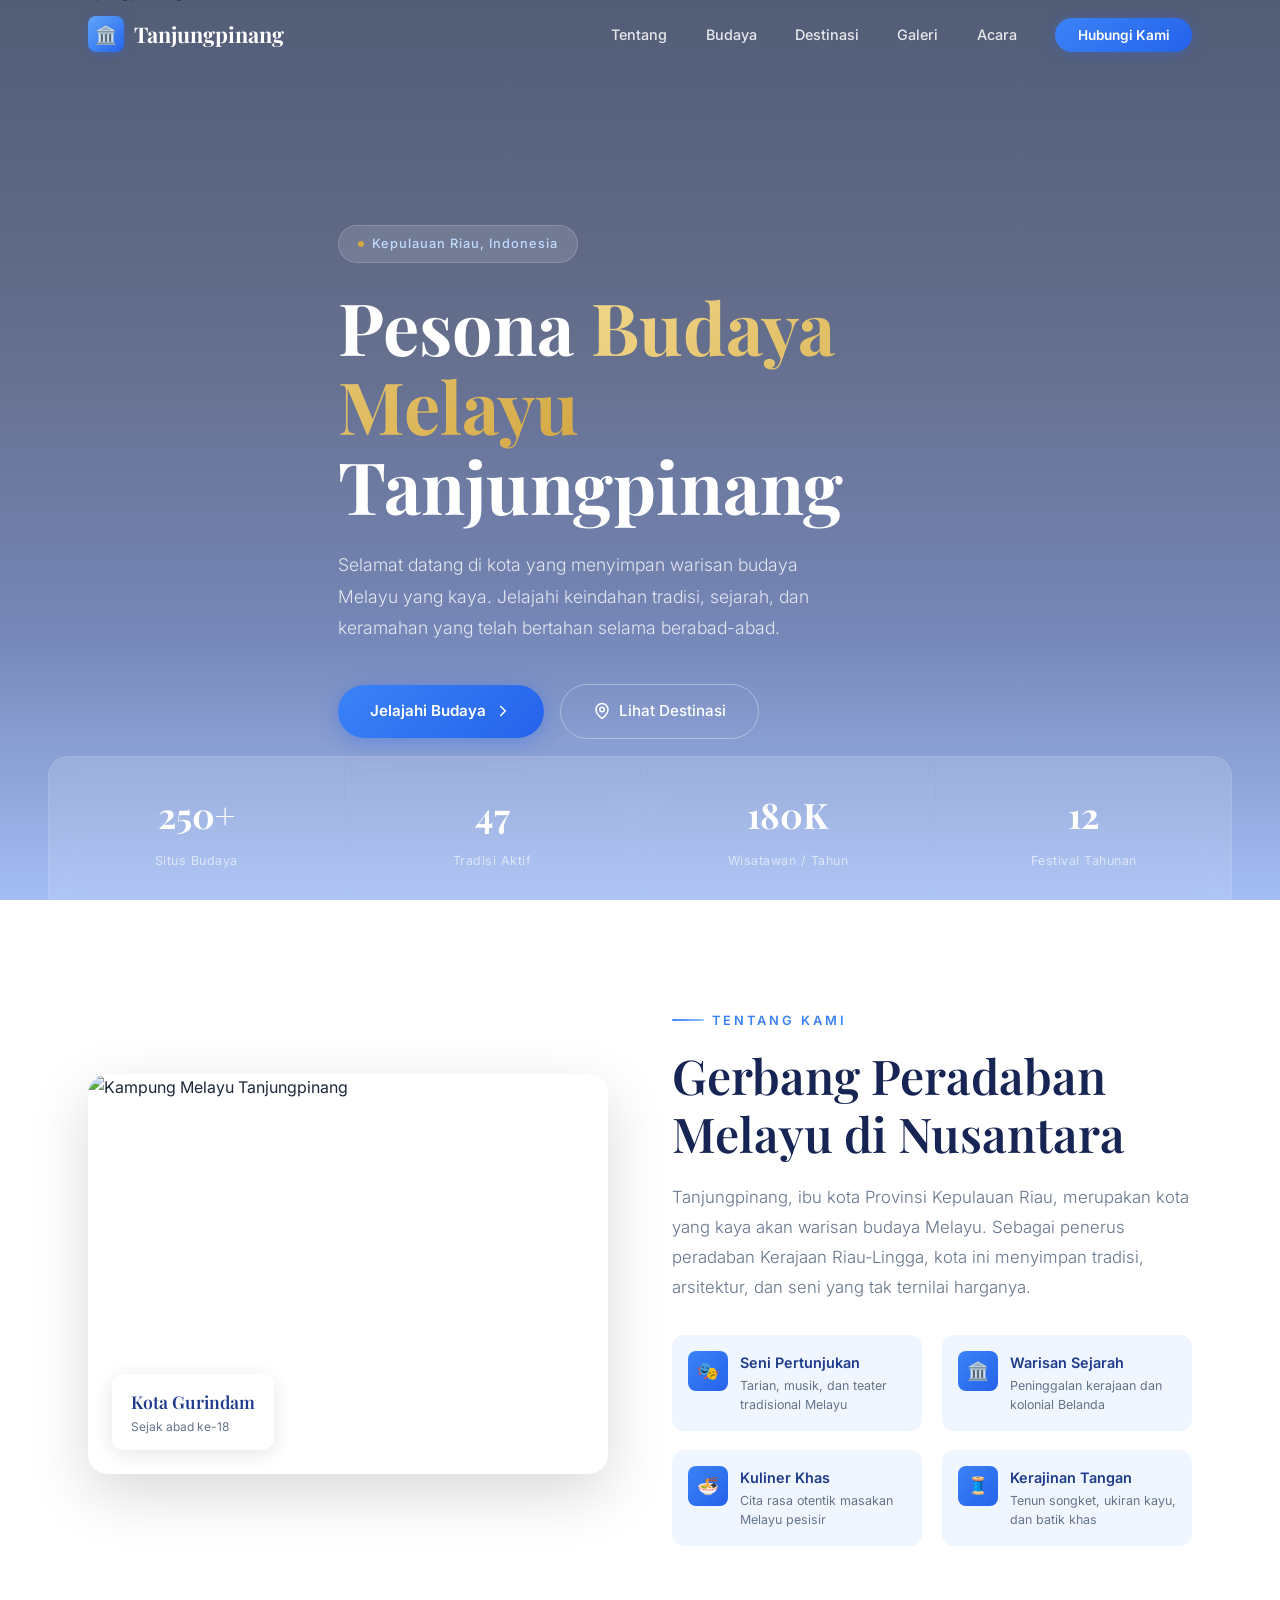
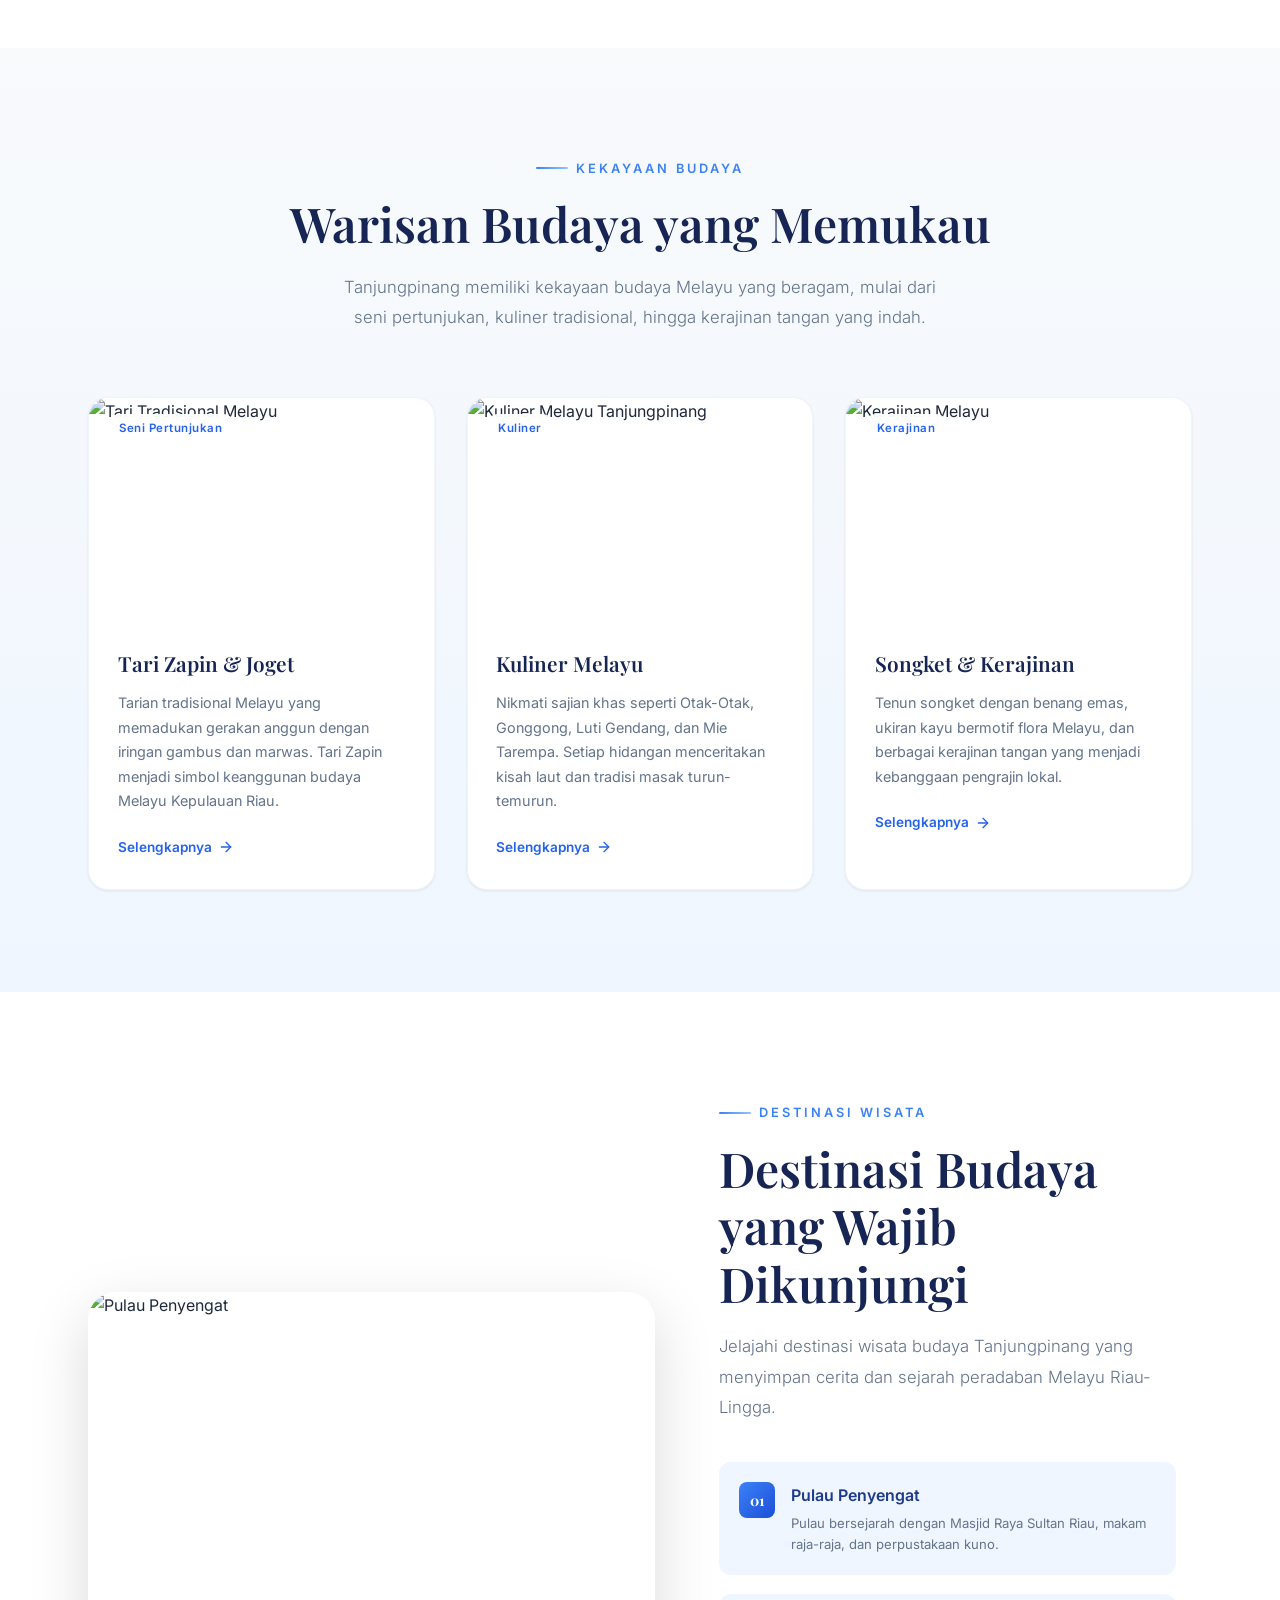
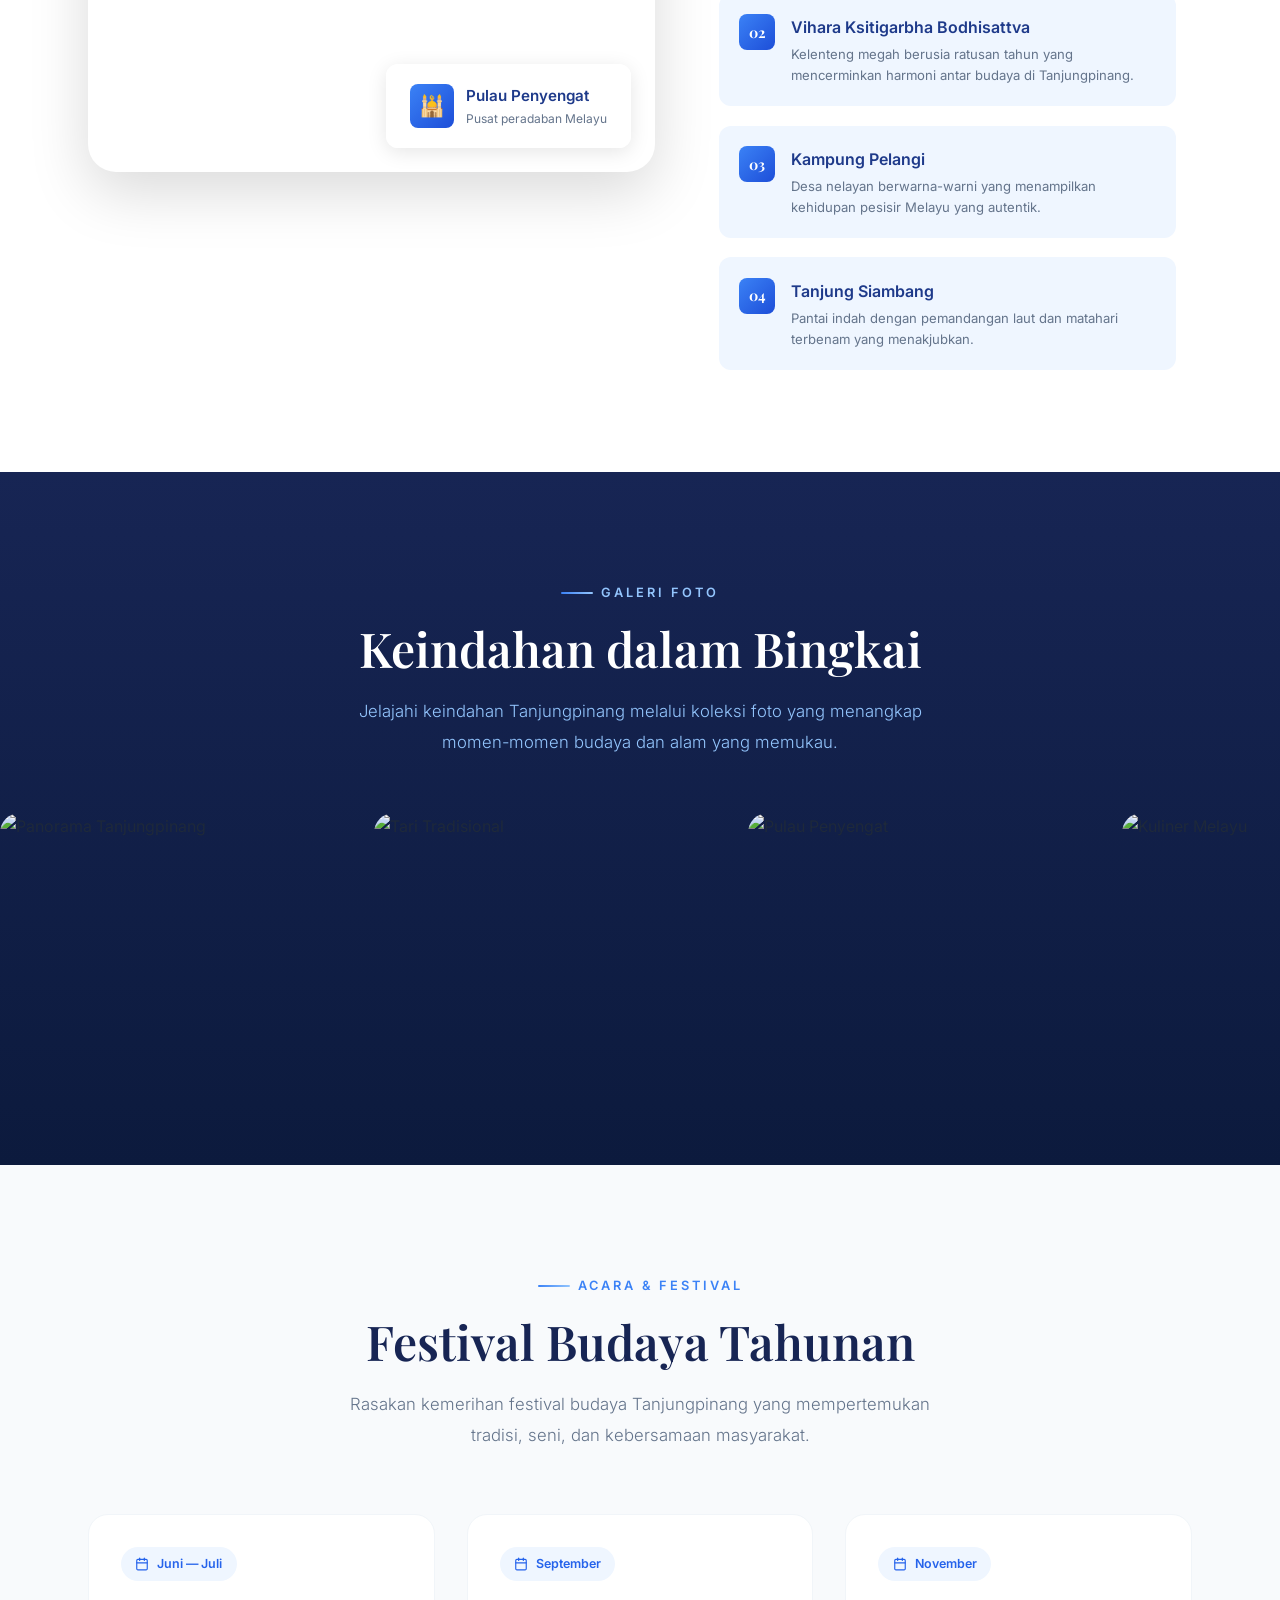
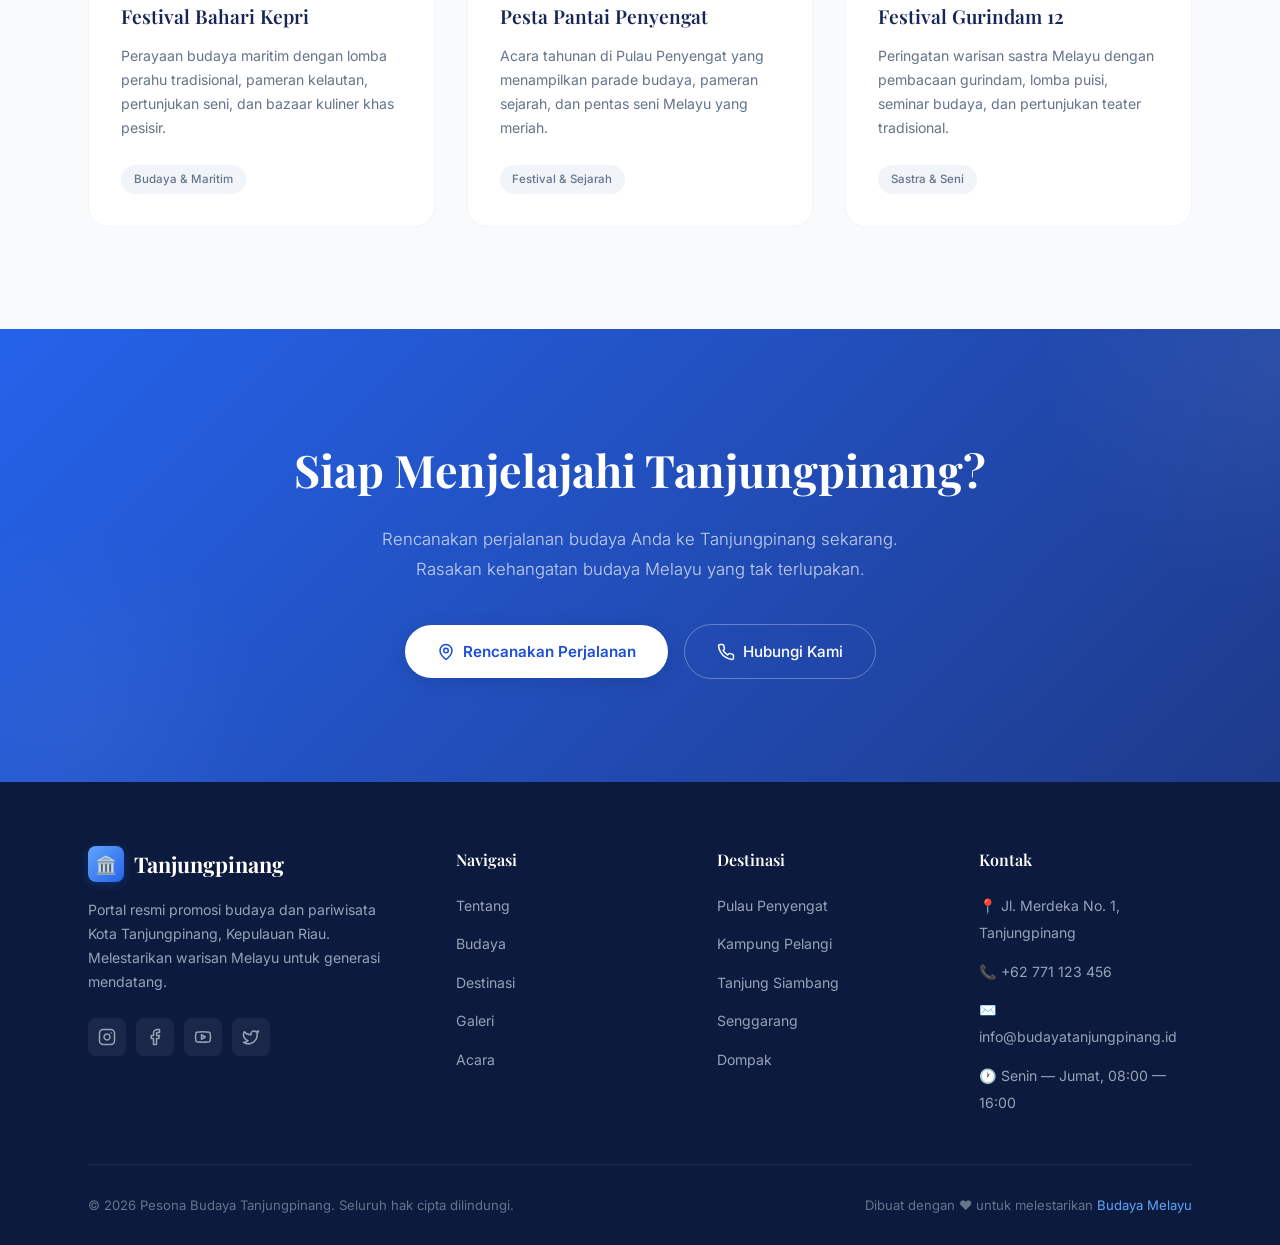
==== index.html @ 332d584b "Upload proyek pertama Perancangan Web" ====
<!DOCTYPE html>
<html lang="id">
<head>
  <meta charset="UTF-8">
  <meta name="viewport" content="width=device-width, initial-scale=1.0">
  <meta name="description" content="Jelajahi keindahan dan kekayaan budaya Melayu Tanjungpinang, Kepulauan Riau. Temukan destinasi wisata, kuliner khas, seni tradisional, dan warisan sejarah yang memukau.">
  <meta name="keywords" content="Tanjungpinang, budaya Melayu, wisata Kepulauan Riau, Pulau Penyengat, seni tradisional, kuliner Melayu">
  <title>Pesona Budaya Tanjungpinang — Warisan Melayu Kepulauan Riau</title>
  <link rel="stylesheet" href="style.css">
  <!-- Lucide Icons CDN -->
  <script src="https://unpkg.com/lucide@latest/dist/umd/lucide.min.js" defer></script>
</head>
<body>
  <!-- ========== NAVIGATION ========== -->
  <nav class="navbar" id="navbar">
    <div class="container">
      <a href="#" class="nav-logo">
        <div class="nav-logo-icon">🏛️</div>
        <span>Tanjungpinang</span>
      </a>
      <ul class="nav-links" id="nav-links">
        <li><a href="#tentang">Tentang</a></li>
        <li><a href="#budaya">Budaya</a></li>
        <li><a href="#destinasi">Destinasi</a></li>
        <li><a href="#galeri">Galeri</a></li>
        <li><a href="#acara">Acara</a></li>
        <li><a href="#kontak" class="nav-cta">Hubungi Kami</a></li>
      </ul>
      <button class="nav-toggle" id="nav-toggle" aria-label="Toggle menu">
        <span></span>
        <span></span>
        <span></span>
      </button>
    </div>
  </nav>
  <!-- ========== HERO ========== -->
  <section class="hero" id="hero">
    <div class="hero-bg">
      <img src="images/hero.png" alt="Panorama Tanjungpinang" loading="eager">
    </div>
    <div class="hero-overlay"></div>
    <div class="container hero-content">
      <div class="hero-badge">
        <span class="dot"></span>
        Kepulauan Riau, Indonesia
      </div>
      <h1>Pesona <span>Budaya Melayu</span> Tanjungpinang</h1>
      <p class="hero-desc">
        Selamat datang di kota yang menyimpan warisan budaya Melayu yang kaya. 
        Jelajahi keindahan tradisi, sejarah, dan keramahan yang telah bertahan selama berabad-abad.
      </p>
      <div class="hero-actions">
        <a href="#budaya" class="btn-primary">
          Jelajahi Budaya
          <svg xmlns="http://www.w3.org/2000/svg" width="18" height="18" viewBox="0 0 24 24" fill="none" stroke="currentColor" stroke-width="2" stroke-linecap="round" stroke-linejoin="round"><path d="m9 18 6-6-6-6"/></svg>
        </a>
        <a href="#destinasi" class="btn-outline">
          <svg xmlns="http://www.w3.org/2000/svg" width="18" height="18" viewBox="0 0 24 24" fill="none" stroke="currentColor" stroke-width="2" stroke-linecap="round" stroke-linejoin="round"><path d="M20 10c0 6-8 12-8 12s-8-6-8-12a8 8 0 0 1 16 0Z"/><circle cx="12" cy="10" r="3"/></svg>
          Lihat Destinasi
        </a>
      </div>
    </div>
    <div class="hero-scroll">
      <span>Scroll</span>
      <div class="scroll-line"></div>
    </div>
    <div class="hero-stats">
      <div class="hero-stats-inner">
        <div class="stat-item">
          <div class="stat-number" data-count="250" data-suffix="+">0</div>
          <div class="stat-label">Situs Budaya</div>
        </div>
        <div class="stat-item">
          <div class="stat-number" data-count="47" data-suffix="">0</div>
          <div class="stat-label">Tradisi Aktif</div>
        </div>
        <div class="stat-item">
          <div class="stat-number" data-count="180" data-suffix="K">0</div>
          <div class="stat-label">Wisatawan / Tahun</div>
        </div>
        <div class="stat-item">
          <div class="stat-number" data-count="12" data-suffix="">0</div>
          <div class="stat-label">Festival Tahunan</div>
        </div>
      </div>
    </div>
  </section>
  <!-- ========== ABOUT ========== -->
  <section class="about" id="tentang">
    <div class="container">
      <div class="about-grid">
        <div class="about-image reveal-left">
          <img src="images/kampung.png" alt="Kampung Melayu Tanjungpinang">
          <div class="about-image-badge">
            <div class="badge-title">Kota Gurindam</div>
            <div class="badge-sub">Sejak abad ke-18</div>
          </div>
        </div>
        <div class="about-text reveal-right">
          <span class="section-label">Tentang Kami</span>
          <h2 class="section-title">Gerbang Peradaban Melayu di Nusantara</h2>
          <p class="section-subtitle">
            Tanjungpinang, ibu kota Provinsi Kepulauan Riau, merupakan kota yang kaya akan warisan budaya Melayu. 
            Sebagai penerus peradaban Kerajaan Riau-Lingga, kota ini menyimpan tradisi, arsitektur, dan seni yang 
            tak ternilai harganya.
          </p>
          <div class="about-features stagger-children">
            <div class="about-feature">
              <div class="about-feature-icon">🎭</div>
              <div>
                <h4>Seni Pertunjukan</h4>
                <p>Tarian, musik, dan teater tradisional Melayu</p>
              </div>
            </div>
            <div class="about-feature">
              <div class="about-feature-icon">🏛️</div>
              <div>
                <h4>Warisan Sejarah</h4>
                <p>Peninggalan kerajaan dan kolonial Belanda</p>
              </div>
            </div>
            <div class="about-feature">
              <div class="about-feature-icon">🍜</div>
              <div>
                <h4>Kuliner Khas</h4>
                <p>Cita rasa otentik masakan Melayu pesisir</p>
              </div>
            </div>
            <div class="about-feature">
              <div class="about-feature-icon">🧵</div>
              <div>
                <h4>Kerajinan Tangan</h4>
                <p>Tenun songket, ukiran kayu, dan batik khas</p>
              </div>
            </div>
          </div>
        </div>
      </div>
    </div>
  </section>
  <!-- ========== CULTURE ========== -->
  <section class="culture" id="budaya">
    <div class="container">
      <div class="culture-header reveal">
        <span class="section-label">Kekayaan Budaya</span>
        <h2 class="section-title">Warisan Budaya yang Memukau</h2>
        <p class="section-subtitle">
          Tanjungpinang memiliki kekayaan budaya Melayu yang beragam, mulai dari seni pertunjukan, 
          kuliner tradisional, hingga kerajinan tangan yang indah.
        </p>
      </div>
      <div class="culture-grid stagger-children">
        <!-- Card 1 -->
        <div class="culture-card">
          <div class="culture-card-image">
            <img src="images/tari.png" alt="Tari Tradisional Melayu">
            <span class="culture-card-tag">Seni Pertunjukan</span>
          </div>
          <div class="culture-card-body">
            <h3>Tari Zapin & Joget</h3>
            <p>
              Tarian tradisional Melayu yang memadukan gerakan anggun dengan iringan gambus dan marwas. 
              Tari Zapin menjadi simbol keanggunan budaya Melayu Kepulauan Riau.
            </p>
            <a href="#" class="card-link">
              Selengkapnya
              <svg xmlns="http://www.w3.org/2000/svg" width="16" height="16" viewBox="0 0 24 24" fill="none" stroke="currentColor" stroke-width="2" stroke-linecap="round" stroke-linejoin="round"><path d="M5 12h14"/><path d="m12 5 7 7-7 7"/></svg>
            </a>
          </div>
        </div>
        <!-- Card 2 -->
        <div class="culture-card">
          <div class="culture-card-image">
            <img src="images/kuliner.png" alt="Kuliner Melayu Tanjungpinang">
            <span class="culture-card-tag">Kuliner</span>
          </div>
          <div class="culture-card-body">
            <h3>Kuliner Melayu</h3>
            <p>
              Nikmati sajian khas seperti Otak-Otak, Gonggong, Luti Gendang, dan Mie Tarempa. 
              Setiap hidangan menceritakan kisah laut dan tradisi masak turun-temurun.
            </p>
            <a href="#" class="card-link">
              Selengkapnya
              <svg xmlns="http://www.w3.org/2000/svg" width="16" height="16" viewBox="0 0 24 24" fill="none" stroke="currentColor" stroke-width="2" stroke-linecap="round" stroke-linejoin="round"><path d="M5 12h14"/><path d="m12 5 7 7-7 7"/></svg>
            </a>
          </div>
        </div>
        <!-- Card 3 -->
        <div class="culture-card">
          <div class="culture-card-image">
            <img src="images/kerajinan.png" alt="Kerajinan Melayu">
            <span class="culture-card-tag">Kerajinan</span>
          </div>
          <div class="culture-card-body">
            <h3>Songket & Kerajinan</h3>
            <p>
              Tenun songket dengan benang emas, ukiran kayu bermotif flora Melayu, dan berbagai 
              kerajinan tangan yang menjadi kebanggaan pengrajin lokal.
            </p>
            <a href="#" class="card-link">
              Selengkapnya
              <svg xmlns="http://www.w3.org/2000/svg" width="16" height="16" viewBox="0 0 24 24" fill="none" stroke="currentColor" stroke-width="2" stroke-linecap="round" stroke-linejoin="round"><path d="M5 12h14"/><path d="m12 5 7 7-7 7"/></svg>
            </a>
          </div>
        </div>
      </div>
    </div>
  </section>
  <!-- ========== DESTINATIONS ========== -->
  <section class="destinations" id="destinasi">
    <div class="container">
      <div class="dest-layout">
        <div class="dest-image reveal-left">
          <img src="images/penyengat.png" alt="Pulau Penyengat">
          <div class="dest-overlay-card">
            <div class="dest-overlay-icon">🕌</div>
            <div class="dest-overlay-text">
              <h4>Pulau Penyengat</h4>
              <p>Pusat peradaban Melayu</p>
            </div>
          </div>
        </div>
        <div class="dest-text reveal-right">
          <span class="section-label">Destinasi Wisata</span>
          <h2 class="section-title">Destinasi Budaya yang Wajib Dikunjungi</h2>
          <p class="section-subtitle">
            Jelajahi destinasi wisata budaya Tanjungpinang yang menyimpan cerita 
            dan sejarah peradaban Melayu Riau-Lingga.
          </p>
          <div class="dest-list">
            <div class="dest-item">
              <div class="dest-item-num">01</div>
              <div>
                <h4>Pulau Penyengat</h4>
                <p>Pulau bersejarah dengan Masjid Raya Sultan Riau, makam raja-raja, dan perpustakaan kuno.</p>
              </div>
            </div>
            <div class="dest-item">
              <div class="dest-item-num">02</div>
              <div>
                <h4>Vihara Ksitigarbha Bodhisattva</h4>
                <p>Kelenteng megah berusia ratusan tahun yang mencerminkan harmoni antar budaya di Tanjungpinang.</p>
              </div>
            </div>
            <div class="dest-item">
              <div class="dest-item-num">03</div>
              <div>
                <h4>Kampung Pelangi</h4>
                <p>Desa nelayan berwarna-warni yang menampilkan kehidupan pesisir Melayu yang autentik.</p>
              </div>
            </div>
            <div class="dest-item">
              <div class="dest-item-num">04</div>
              <div>
                <h4>Tanjung Siambang</h4>
                <p>Pantai indah dengan pemandangan laut dan matahari terbenam yang menakjubkan.</p>
              </div>
            </div>
          </div>
        </div>
      </div>
    </div>
  </section>
  <!-- ========== GALLERY ========== -->
  <section class="gallery" id="galeri">
    <div class="container">
      <div class="gallery-header reveal">
        <span class="section-label">Galeri Foto</span>
        <h2 class="section-title">Keindahan dalam Bingkai</h2>
        <p class="section-subtitle">
          Jelajahi keindahan Tanjungpinang melalui koleksi foto yang menangkap 
          momen-momen budaya dan alam yang memukau.
        </p>
      </div>
    </div>
    <div class="gallery-marquee">
      <div class="gallery-item">
        <img src="images/hero.png" alt="Panorama Tanjungpinang">
        <div class="gallery-item-overlay"><span>Panorama Kota</span></div>
      </div>
      <div class="gallery-item">
        <img src="images/tari.png" alt="Tari Tradisional">
        <div class="gallery-item-overlay"><span>Tari Tradisional</span></div>
      </div>
      <div class="gallery-item">
        <img src="images/penyengat.png" alt="Pulau Penyengat">
        <div class="gallery-item-overlay"><span>Pulau Penyengat</span></div>
      </div>
      <div class="gallery-item">
        <img src="images/kuliner.png" alt="Kuliner Melayu">
        <div class="gallery-item-overlay"><span>Kuliner Melayu</span></div>
      </div>
      <div class="gallery-item">
        <img src="images/kerajinan.png" alt="Kerajinan Tangan">
        <div class="gallery-item-overlay"><span>Kerajinan Tangan</span></div>
      </div>
      <div class="gallery-item">
        <img src="images/kampung.png" alt="Kampung Melayu">
        <div class="gallery-item-overlay"><span>Kampung Melayu</span></div>
      </div>
    </div>
  </section>
  <!-- ========== EVENTS ========== -->
  <section class="events" id="acara">
    <div class="container">
      <div class="events-header reveal">
        <span class="section-label">Acara & Festival</span>
        <h2 class="section-title">Festival Budaya Tahunan</h2>
        <p class="section-subtitle">
          Rasakan kemerihan festival budaya Tanjungpinang yang mempertemukan 
          tradisi, seni, dan kebersamaan masyarakat.
        </p>
      </div>
      <div class="events-grid stagger-children">
        <div class="event-card">
          <div class="event-date">
            <svg xmlns="http://www.w3.org/2000/svg" width="14" height="14" viewBox="0 0 24 24" fill="none" stroke="currentColor" stroke-width="2" stroke-linecap="round" stroke-linejoin="round"><rect width="18" height="18" x="3" y="4" rx="2" ry="2"/><line x1="16" x2="16" y1="2" y2="6"/><line x1="8" x2="8" y1="2" y2="6"/><line x1="3" x2="21" y1="10" y2="10"/></svg>
            Juni — Juli
          </div>
          <h3>Festival Bahari Kepri</h3>
          <p>
            Perayaan budaya maritim dengan lomba perahu tradisional, pameran kelautan, 
            pertunjukan seni, dan bazaar kuliner khas pesisir.
          </p>
          <span class="event-tag">Budaya & Maritim</span>
        </div>
        <div class="event-card">
          <div class="event-date">
            <svg xmlns="http://www.w3.org/2000/svg" width="14" height="14" viewBox="0 0 24 24" fill="none" stroke="currentColor" stroke-width="2" stroke-linecap="round" stroke-linejoin="round"><rect width="18" height="18" x="3" y="4" rx="2" ry="2"/><line x1="16" x2="16" y1="2" y2="6"/><line x1="8" x2="8" y1="2" y2="6"/><line x1="3" x2="21" y1="10" y2="10"/></svg>
            September
          </div>
          <h3>Pesta Pantai Penyengat</h3>
          <p>
            Acara tahunan di Pulau Penyengat yang menampilkan parade budaya, 
            pameran sejarah, dan pentas seni Melayu yang meriah.
          </p>
          <span class="event-tag">Festival & Sejarah</span>
        </div>
        <div class="event-card">
          <div class="event-date">
            <svg xmlns="http://www.w3.org/2000/svg" width="14" height="14" viewBox="0 0 24 24" fill="none" stroke="currentColor" stroke-width="2" stroke-linecap="round" stroke-linejoin="round"><rect width="18" height="18" x="3" y="4" rx="2" ry="2"/><line x1="16" x2="16" y1="2" y2="6"/><line x1="8" x2="8" y1="2" y2="6"/><line x1="3" x2="21" y1="10" y2="10"/></svg>
            November
          </div>
          <h3>Festival Gurindam 12</h3>
          <p>
            Peringatan warisan sastra Melayu dengan pembacaan gurindam, 
            lomba puisi, seminar budaya, dan pertunjukan teater tradisional.
          </p>
          <span class="event-tag">Sastra & Seni</span>
        </div>
      </div>
    </div>
  </section>
  <!-- ========== CTA ========== -->
  <section class="cta" id="kontak">
    <div class="container">
      <div class="cta-content reveal-scale">
        <h2>Siap Menjelajahi Tanjungpinang?</h2>
        <p>
          Rencanakan perjalanan budaya Anda ke Tanjungpinang sekarang. 
          Rasakan kehangatan budaya Melayu yang tak terlupakan.
        </p>
        <div class="cta-buttons">
          <a href="#" class="btn-white">
            <svg xmlns="http://www.w3.org/2000/svg" width="18" height="18" viewBox="0 0 24 24" fill="none" stroke="currentColor" stroke-width="2" stroke-linecap="round" stroke-linejoin="round"><path d="M20 10c0 6-8 12-8 12s-8-6-8-12a8 8 0 0 1 16 0Z"/><circle cx="12" cy="10" r="3"/></svg>
            Rencanakan Perjalanan
          </a>
          <a href="#" class="btn-ghost">
            <svg xmlns="http://www.w3.org/2000/svg" width="18" height="18" viewBox="0 0 24 24" fill="none" stroke="currentColor" stroke-width="2" stroke-linecap="round" stroke-linejoin="round"><path d="M22 16.92v3a2 2 0 0 1-2.18 2 19.79 19.79 0 0 1-8.63-3.07 19.5 19.5 0 0 1-6-6 19.79 19.79 0 0 1-3.07-8.67A2 2 0 0 1 4.11 2h3a2 2 0 0 1 2 1.72c.127.96.361 1.903.7 2.81a2 2 0 0 1-.45 2.11L8.09 9.91a16 16 0 0 0 6 6l1.27-1.27a2 2 0 0 1 2.11-.45c.907.339 1.85.573 2.81.7A2 2 0 0 1 22 16.92z"/></svg>
            Hubungi Kami
          </a>
        </div>
      </div>
    </div>
  </section>
  <!-- ========== FOOTER ========== -->
  <footer class="footer">
    <div class="container">
      <div class="footer-grid">
        <div class="footer-brand">
          <a href="#" class="nav-logo">
            <div class="nav-logo-icon">🏛️</div>
            <span>Tanjungpinang</span>
          </a>
          <p>
            Portal resmi promosi budaya dan pariwisata Kota Tanjungpinang, 
            Kepulauan Riau. Melestarikan warisan Melayu untuk generasi mendatang.
          </p>
          <div class="footer-socials">
            <a href="#" aria-label="Instagram">
              <svg xmlns="http://www.w3.org/2000/svg" width="18" height="18" viewBox="0 0 24 24" fill="none" stroke="currentColor" stroke-width="2" stroke-linecap="round" stroke-linejoin="round"><rect width="20" height="20" x="2" y="2" rx="5" ry="5"/><path d="M16 11.37A4 4 0 1 1 12.63 8 4 4 0 0 1 16 11.37z"/><line x1="17.5" x2="17.51" y1="6.5" y2="6.5"/></svg>
            </a>
            <a href="#" aria-label="Facebook">
              <svg xmlns="http://www.w3.org/2000/svg" width="18" height="18" viewBox="0 0 24 24" fill="none" stroke="currentColor" stroke-width="2" stroke-linecap="round" stroke-linejoin="round"><path d="M18 2h-3a5 5 0 0 0-5 5v3H7v4h3v8h4v-8h3l1-4h-4V7a1 1 0 0 1 1-1h3z"/></svg>
            </a>
            <a href="#" aria-label="YouTube">
              <svg xmlns="http://www.w3.org/2000/svg" width="18" height="18" viewBox="0 0 24 24" fill="none" stroke="currentColor" stroke-width="2" stroke-linecap="round" stroke-linejoin="round"><path d="M2.5 17a24.12 24.12 0 0 1 0-10 2 2 0 0 1 1.4-1.4 49.56 49.56 0 0 1 16.2 0A2 2 0 0 1 21.5 7a24.12 24.12 0 0 1 0 10 2 2 0 0 1-1.4 1.4 49.55 49.55 0 0 1-16.2 0A2 2 0 0 1 2.5 17"/><path d="m10 15 5-3-5-3z"/></svg>
            </a>
            <a href="#" aria-label="Twitter">
              <svg xmlns="http://www.w3.org/2000/svg" width="18" height="18" viewBox="0 0 24 24" fill="none" stroke="currentColor" stroke-width="2" stroke-linecap="round" stroke-linejoin="round"><path d="M22 4s-.7 2.1-2 3.4c1.6 10-9.4 17.3-18 11.6 2.2.1 4.4-.6 6-2C3 15.5.5 9.6 3 5c2.2 2.6 5.6 4.1 9 4-.9-4.2 4-6.6 7-3.8 1.1 0 3-1.2 3-1.2z"/></svg>
            </a>
          </div>
        </div>
        <div class="footer-col">
          <h4>Navigasi</h4>
          <ul>
            <li><a href="#tentang">Tentang</a></li>
            <li><a href="#budaya">Budaya</a></li>
            <li><a href="#destinasi">Destinasi</a></li>
            <li><a href="#galeri">Galeri</a></li>
            <li><a href="#acara">Acara</a></li>
          </ul>
        </div>
        <div class="footer-col">
          <h4>Destinasi</h4>
          <ul>
            <li><a href="#">Pulau Penyengat</a></li>
            <li><a href="#">Kampung Pelangi</a></li>
            <li><a href="#">Tanjung Siambang</a></li>
            <li><a href="#">Senggarang</a></li>
            <li><a href="#">Dompak</a></li>
          </ul>
        </div>
        <div class="footer-col">
          <h4>Kontak</h4>
          <ul>
            <li><a href="#">📍 Jl. Merdeka No. 1, Tanjungpinang</a></li>
            <li><a href="#">📞 +62 771 123 456</a></li>
            <li><a href="#">✉️ info@budayatanjungpinang.id</a></li>
            <li><a href="#">🕐 Senin — Jumat, 08:00 — 16:00</a></li>
          </ul>
        </div>
      </div>
      <div class="footer-bottom">
        <span>&copy; 2026 Pesona Budaya Tanjungpinang. Seluruh hak cipta dilindungi.</span>
        <span>
          Dibuat dengan ❤️ untuk melestarikan <a href="#">Budaya Melayu</a>
        </span>
      </div>
    </div>
  </footer>
  <script src="script.js"></script>
</body>
</html>
---- style.css ----
/* ============================================
   TANJUNGPINANG BUDAYA - Design System
   Theme: Blue Minimalist Elegant
   ============================================ */

/* ---------- Google Fonts ---------- */
@import url('https://fonts.googleapis.com/css2?family=Playfair+Display:ital,wght@0,400;0,500;0,600;0,700;1,400;1,500&family=Inter:wght@300;400;500;600;700&display=swap');

/* ---------- CSS Custom Properties ---------- */
:root {
  /* Primary Blues */
  --blue-50: #eff6ff;
  --blue-100: #dbeafe;
  --blue-200: #bfdbfe;
  --blue-300: #93c5fd;
  --blue-400: #60a5fa;
  --blue-500: #3b82f6;
  --blue-600: #2563eb;
  --blue-700: #1d4ed8;
  --blue-800: #1e3a8a;
  --blue-900: #172554;
  --blue-950: #0c1a3d;

  /* Accent & Neutral */
  --gold: #d4a843;
  --gold-light: #f0d78c;
  --white: #ffffff;
  --off-white: #f8fafc;
  --gray-100: #f1f5f9;
  --gray-200: #e2e8f0;
  --gray-300: #cbd5e1;
  --gray-400: #94a3b8;
  --gray-500: #64748b;
  --gray-600: #475569;
  --gray-700: #334155;
  --gray-800: #1e293b;
  --gray-900: #0f172a;

  /* Typography */
  --font-display: 'Playfair Display', Georgia, serif;
  --font-body: 'Inter', -apple-system, BlinkMacSystemFont, sans-serif;

  /* Spacing */
  --section-padding: clamp(4rem, 8vw, 8rem);
  --container-max: 1200px;
  --container-padding: clamp(1.5rem, 4vw, 3rem);

  /* Transitions */
  --ease-smooth: cubic-bezier(0.25, 0.46, 0.45, 0.94);
  --ease-bounce: cubic-bezier(0.34, 1.56, 0.64, 1);

  /* Shadows */
  --shadow-sm: 0 1px 3px rgba(0, 0, 0, 0.08);
  --shadow-md: 0 4px 20px rgba(0, 0, 0, 0.1);
  --shadow-lg: 0 10px 40px rgba(0, 0, 0, 0.12);
  --shadow-xl: 0 20px 60px rgba(0, 0, 0, 0.15);
  --shadow-blue: 0 10px 40px rgba(37, 99, 235, 0.2);

  /* Border Radius */
  --radius-sm: 8px;
  --radius-md: 12px;
  --radius-lg: 20px;
  --radius-xl: 28px;
  --radius-full: 9999px;
}

/* ---------- Reset & Base ---------- */
*,
*::before,
*::after {
  margin: 0;
  padding: 0;
  box-sizing: border-box;
}

html {
  scroll-behavior: smooth;
  scroll-padding-top: 80px;
}

body {
  font-family: var(--font-body);
  color: var(--gray-800);
  background-color: var(--off-white);
  line-height: 1.7;
  overflow-x: hidden;
  -webkit-font-smoothing: antialiased;
  -moz-osx-font-smoothing: grayscale;
}

img {
  display: block;
  max-width: 100%;
  height: auto;
}

a {
  text-decoration: none;
  color: inherit;
}

ul {
  list-style: none;
}

/* ---------- Utility ---------- */
.container {
  max-width: var(--container-max);
  margin: 0 auto;
  padding: 0 var(--container-padding);
}

.section-label {
  display: inline-flex;
  align-items: center;
  gap: 8px;
  font-family: var(--font-body);
  font-size: 0.8rem;
  font-weight: 600;
  letter-spacing: 3px;
  text-transform: uppercase;
  color: var(--blue-500);
  margin-bottom: 1rem;
}

.section-label::before {
  content: '';
  display: inline-block;
  width: 32px;
  height: 2px;
  background: linear-gradient(90deg, var(--blue-500), var(--blue-300));
  border-radius: 2px;
}

.section-title {
  font-family: var(--font-display);
  font-size: clamp(2rem, 4vw, 3rem);
  font-weight: 600;
  color: var(--blue-900);
  line-height: 1.2;
  margin-bottom: 1.2rem;
}

.section-subtitle {
  font-size: 1.05rem;
  color: var(--gray-500);
  max-width: 600px;
  line-height: 1.8;
  font-weight: 300;
}

/* ---------- Scroll Reveal Animation ---------- */
.reveal {
  opacity: 0;
  transform: translateY(40px);
  transition: opacity 0.8s var(--ease-smooth), transform 0.8s var(--ease-smooth);
}

.reveal.visible {
  opacity: 1;
  transform: translateY(0);
}

.reveal-left {
  opacity: 0;
  transform: translateX(-50px);
  transition: opacity 0.8s var(--ease-smooth), transform 0.8s var(--ease-smooth);
}

.reveal-left.visible {
  opacity: 1;
  transform: translateX(0);
}

.reveal-right {
  opacity: 0;
  transform: translateX(50px);
  transition: opacity 0.8s var(--ease-smooth), transform 0.8s var(--ease-smooth);
}

.reveal-right.visible {
  opacity: 1;
  transform: translateX(0);
}

.reveal-scale {
  opacity: 0;
  transform: scale(0.9);
  transition: opacity 0.8s var(--ease-smooth), transform 0.8s var(--ease-smooth);
}

.reveal-scale.visible {
  opacity: 1;
  transform: scale(1);
}

/* Stagger children */
.stagger-children > * {
  opacity: 0;
  transform: translateY(30px);
  transition: opacity 0.6s var(--ease-smooth), transform 0.6s var(--ease-smooth);
}

.stagger-children.visible > *:nth-child(1) { transition-delay: 0.1s; }
.stagger-children.visible > *:nth-child(2) { transition-delay: 0.2s; }
.stagger-children.visible > *:nth-child(3) { transition-delay: 0.3s; }
.stagger-children.visible > *:nth-child(4) { transition-delay: 0.4s; }
.stagger-children.visible > *:nth-child(5) { transition-delay: 0.5s; }
.stagger-children.visible > *:nth-child(6) { transition-delay: 0.6s; }

.stagger-children.visible > * {
  opacity: 1;
  transform: translateY(0);
}

/* ============================================
   NAVIGATION
   ============================================ */
.navbar {
  position: fixed;
  top: 0;
  left: 0;
  right: 0;
  z-index: 1000;
  padding: 1rem 0;
  transition: all 0.4s var(--ease-smooth);
}

.navbar.scrolled {
  background: rgba(255, 255, 255, 0.92);
  backdrop-filter: blur(20px);
  -webkit-backdrop-filter: blur(20px);
  box-shadow: 0 1px 20px rgba(0, 0, 0, 0.06);
  padding: 0.6rem 0;
}

.navbar .container {
  display: flex;
  align-items: center;
  justify-content: space-between;
}

.nav-logo {
  display: flex;
  align-items: center;
  gap: 10px;
  font-family: var(--font-display);
  font-size: 1.35rem;
  font-weight: 700;
  color: var(--white);
  transition: color 0.4s;
}

.navbar.scrolled .nav-logo {
  color: var(--blue-800);
}

.nav-logo-icon {
  width: 36px;
  height: 36px;
  background: linear-gradient(135deg, var(--blue-400), var(--blue-600));
  border-radius: var(--radius-sm);
  display: flex;
  align-items: center;
  justify-content: center;
  font-size: 1.1rem;
  color: white;
  box-shadow: 0 2px 10px rgba(37, 99, 235, 0.3);
}

.nav-links {
  display: flex;
  align-items: center;
  gap: clamp(1.5rem, 3vw, 2.5rem);
}

.nav-links a {
  font-size: 0.9rem;
  font-weight: 500;
  color: rgba(255, 255, 255, 0.85);
  transition: color 0.3s;
  position: relative;
}

.nav-links a::after {
  content: '';
  position: absolute;
  bottom: -4px;
  left: 0;
  width: 0;
  height: 2px;
  background: var(--blue-400);
  border-radius: 2px;
  transition: width 0.3s var(--ease-smooth);
}

.nav-links a:hover::after,
.nav-links a.active::after {
  width: 100%;
}

.navbar.scrolled .nav-links a {
  color: var(--gray-600);
}

.navbar.scrolled .nav-links a:hover {
  color: var(--blue-600);
}

.nav-links a:hover {
  color: var(--white);
}

.nav-cta {
  padding: 0.55rem 1.4rem !important;
  background: linear-gradient(135deg, var(--blue-500), var(--blue-600));
  color: white !important;
  border-radius: var(--radius-full);
  font-weight: 600 !important;
  font-size: 0.85rem !important;
  box-shadow: 0 2px 15px rgba(37, 99, 235, 0.3);
  transition: transform 0.3s var(--ease-bounce), box-shadow 0.3s !important;
}

.nav-cta:hover {
  transform: translateY(-2px);
  box-shadow: 0 4px 20px rgba(37, 99, 235, 0.4) !important;
}

.nav-cta::after {
  display: none !important;
}

/* Mobile menu */
.nav-toggle {
  display: none;
  flex-direction: column;
  gap: 5px;
  cursor: pointer;
  padding: 5px;
  background: none;
  border: none;
}

.nav-toggle span {
  width: 24px;
  height: 2px;
  background: var(--white);
  border-radius: 2px;
  transition: all 0.3s;
}

.navbar.scrolled .nav-toggle span {
  background: var(--gray-700);
}

/* ============================================
   HERO SECTION
   ============================================ */
.hero {
  position: relative;
  min-height: 100vh;
  display: flex;
  align-items: center;
  overflow: hidden;
}

.hero-bg {
  position: absolute;
  inset: 0;
  z-index: 0;
}

.hero-bg img {
  width: 100%;
  height: 100%;
  object-fit: cover;
  transform: scale(1.05);
  animation: heroZoom 20s ease-in-out infinite alternate;
}

@keyframes heroZoom {
  0% { transform: scale(1.05); }
  100% { transform: scale(1.12); }
}

.hero-overlay {
  position: absolute;
  inset: 0;
  background: linear-gradient(
    180deg,
    rgba(12, 26, 61, 0.7) 0%,
    rgba(23, 37, 84, 0.65) 40%,
    rgba(30, 58, 138, 0.6) 70%,
    rgba(37, 99, 235, 0.4) 100%
  );
  z-index: 1;
}

.hero-content {
  position: relative;
  z-index: 2;
  max-width: 700px;
  padding-top: 4rem;
}

.hero-badge {
  display: inline-flex;
  align-items: center;
  gap: 8px;
  padding: 0.45rem 1.2rem;
  background: rgba(255, 255, 255, 0.12);
  backdrop-filter: blur(10px);
  border: 1px solid rgba(255, 255, 255, 0.18);
  border-radius: var(--radius-full);
  font-size: 0.8rem;
  font-weight: 500;
  color: var(--blue-200);
  margin-bottom: 1.5rem;
  letter-spacing: 1px;
}

.hero-badge .dot {
  width: 6px;
  height: 6px;
  background: var(--gold);
  border-radius: 50%;
  animation: pulse 2s ease-in-out infinite;
}

@keyframes pulse {
  0%, 100% { opacity: 1; transform: scale(1); }
  50% { opacity: 0.6; transform: scale(1.5); }
}

.hero h1 {
  font-family: var(--font-display);
  font-size: clamp(2.8rem, 6vw, 4.5rem);
  font-weight: 700;
  color: var(--white);
  line-height: 1.1;
  margin-bottom: 1.5rem;
}

.hero h1 span {
  display: inline;
  background: linear-gradient(135deg, var(--gold-light), var(--gold));
  -webkit-background-clip: text;
  -webkit-text-fill-color: transparent;
  background-clip: text;
}

.hero-desc {
  font-size: 1.1rem;
  color: rgba(255, 255, 255, 0.8);
  line-height: 1.8;
  margin-bottom: 2.5rem;
  max-width: 520px;
  font-weight: 300;
}

.hero-actions {
  display: flex;
  align-items: center;
  gap: 1rem;
  flex-wrap: wrap;
}

.btn-primary {
  display: inline-flex;
  align-items: center;
  gap: 8px;
  padding: 0.85rem 2rem;
  background: linear-gradient(135deg, var(--blue-500), var(--blue-600));
  color: white;
  font-family: var(--font-body);
  font-size: 0.95rem;
  font-weight: 600;
  border: none;
  border-radius: var(--radius-full);
  cursor: pointer;
  box-shadow: 0 4px 20px rgba(37, 99, 235, 0.35);
  transition: transform 0.3s var(--ease-bounce), box-shadow 0.3s;
}

.btn-primary:hover {
  transform: translateY(-3px);
  box-shadow: 0 8px 30px rgba(37, 99, 235, 0.45);
}

.btn-outline {
  display: inline-flex;
  align-items: center;
  gap: 8px;
  padding: 0.85rem 2rem;
  background: transparent;
  color: white;
  font-family: var(--font-body);
  font-size: 0.95rem;
  font-weight: 500;
  border: 1.5px solid rgba(255, 255, 255, 0.35);
  border-radius: var(--radius-full);
  cursor: pointer;
  transition: all 0.3s;
}

.btn-outline:hover {
  background: rgba(255, 255, 255, 0.1);
  border-color: rgba(255, 255, 255, 0.6);
}

/* Hero scroll indicator */
.hero-scroll {
  position: absolute;
  bottom: 2.5rem;
  left: 50%;
  transform: translateX(-50%);
  z-index: 2;
  display: flex;
  flex-direction: column;
  align-items: center;
  gap: 8px;
  color: rgba(255, 255, 255, 0.5);
  font-size: 0.7rem;
  letter-spacing: 2px;
  text-transform: uppercase;
}

.scroll-line {
  width: 1px;
  height: 40px;
  background: linear-gradient(to bottom, rgba(255,255,255,0.5), transparent);
  animation: scrollDown 2s ease-in-out infinite;
}

@keyframes scrollDown {
  0% { transform: scaleY(0); transform-origin: top; opacity: 1; }
  50% { transform: scaleY(1); transform-origin: top; opacity: 1; }
  51% { transform: scaleY(1); transform-origin: bottom; opacity: 1; }
  100% { transform: scaleY(0); transform-origin: bottom; opacity: 0.5; }
}

/* Hero floating stats */
.hero-stats {
  position: absolute;
  bottom: 0;
  left: 0;
  right: 0;
  z-index: 2;
  padding: 0 var(--container-padding);
}

.hero-stats-inner {
  max-width: var(--container-max);
  margin: 0 auto;
  display: grid;
  grid-template-columns: repeat(4, 1fr);
  gap: 1px;
  background: rgba(255, 255, 255, 0.1);
  backdrop-filter: blur(15px);
  border-radius: var(--radius-lg) var(--radius-lg) 0 0;
  overflow: hidden;
  border: 1px solid rgba(255, 255, 255, 0.12);
  border-bottom: none;
}

.stat-item {
  padding: 1.8rem 1.5rem;
  text-align: center;
  background: rgba(255, 255, 255, 0.04);
  transition: background 0.3s;
}

.stat-item:hover {
  background: rgba(255, 255, 255, 0.08);
}

.stat-number {
  font-family: var(--font-display);
  font-size: clamp(1.6rem, 3vw, 2.2rem);
  font-weight: 700;
  color: var(--white);
  margin-bottom: 0.3rem;
}

.stat-label {
  font-size: 0.78rem;
  color: rgba(255, 255, 255, 0.6);
  font-weight: 400;
  letter-spacing: 0.5px;
}

/* ============================================
   ABOUT SECTION
   ============================================ */
.about {
  padding: var(--section-padding) 0;
  background: var(--white);
}

.about-grid {
  display: grid;
  grid-template-columns: 1fr 1fr;
  gap: clamp(3rem, 5vw, 5rem);
  align-items: center;
}

.about-image {
  position: relative;
  border-radius: var(--radius-lg);
  overflow: hidden;
  box-shadow: var(--shadow-xl);
}

.about-image img {
  width: 100%;
  height: 400px;
  object-fit: cover;
  transition: transform 0.6s var(--ease-smooth);
}

.about-image:hover img {
  transform: scale(1.05);
}

.about-image-badge {
  position: absolute;
  bottom: 1.5rem;
  left: 1.5rem;
  padding: 0.8rem 1.2rem;
  background: rgba(255, 255, 255, 0.92);
  backdrop-filter: blur(10px);
  border-radius: var(--radius-md);
  box-shadow: var(--shadow-md);
}

.about-image-badge .badge-title {
  font-family: var(--font-display);
  font-size: 1.1rem;
  font-weight: 600;
  color: var(--blue-800);
}

.about-image-badge .badge-sub {
  font-size: 0.75rem;
  color: var(--gray-500);
}

.about-text .section-subtitle {
  margin-bottom: 2rem;
}

.about-features {
  display: grid;
  grid-template-columns: 1fr 1fr;
  gap: 1.2rem;
}

.about-feature {
  display: flex;
  align-items: flex-start;
  gap: 12px;
  padding: 1rem;
  background: var(--blue-50);
  border-radius: var(--radius-md);
  transition: transform 0.3s var(--ease-bounce), box-shadow 0.3s;
}

.about-feature:hover {
  transform: translateY(-3px);
  box-shadow: var(--shadow-sm);
}

.about-feature-icon {
  width: 40px;
  height: 40px;
  min-width: 40px;
  display: flex;
  align-items: center;
  justify-content: center;
  background: linear-gradient(135deg, var(--blue-500), var(--blue-600));
  border-radius: var(--radius-sm);
  font-size: 1.1rem;
  color: white;
}

.about-feature h4 {
  font-size: 0.9rem;
  font-weight: 600;
  color: var(--blue-800);
  margin-bottom: 2px;
}

.about-feature p {
  font-size: 0.78rem;
  color: var(--gray-500);
  line-height: 1.5;
}

/* ============================================
   BUDAYA / CULTURE SECTION
   ============================================ */
.culture {
  padding: var(--section-padding) 0;
  background: linear-gradient(180deg, var(--off-white) 0%, var(--blue-50) 100%);
}

.culture-header {
  text-align: center;
  margin-bottom: 4rem;
}

.culture-header .section-subtitle {
  margin: 0 auto;
}

.culture-grid {
  display: grid;
  grid-template-columns: repeat(3, 1fr);
  gap: 2rem;
}

.culture-card {
  background: var(--white);
  border-radius: var(--radius-lg);
  overflow: hidden;
  box-shadow: var(--shadow-sm);
  border: 1px solid var(--gray-100);
  transition: transform 0.4s var(--ease-bounce), box-shadow 0.4s;
}

.culture-card:hover {
  transform: translateY(-8px);
  box-shadow: var(--shadow-lg);
}

.culture-card-image {
  position: relative;
  height: 220px;
  overflow: hidden;
}

.culture-card-image img {
  width: 100%;
  height: 100%;
  object-fit: cover;
  transition: transform 0.6s var(--ease-smooth);
}

.culture-card:hover .culture-card-image img {
  transform: scale(1.08);
}

.culture-card-tag {
  position: absolute;
  top: 1rem;
  left: 1rem;
  padding: 0.35rem 0.9rem;
  background: rgba(255, 255, 255, 0.9);
  backdrop-filter: blur(10px);
  border-radius: var(--radius-full);
  font-size: 0.72rem;
  font-weight: 600;
  color: var(--blue-600);
  letter-spacing: 0.5px;
}

.culture-card-body {
  padding: 1.8rem;
}

.culture-card-body h3 {
  font-family: var(--font-display);
  font-size: 1.3rem;
  font-weight: 600;
  color: var(--blue-900);
  margin-bottom: 0.6rem;
}

.culture-card-body p {
  font-size: 0.9rem;
  color: var(--gray-500);
  line-height: 1.7;
  margin-bottom: 1.2rem;
}

.card-link {
  display: inline-flex;
  align-items: center;
  gap: 6px;
  font-size: 0.85rem;
  font-weight: 600;
  color: var(--blue-600);
  transition: gap 0.3s;
}

.card-link:hover {
  gap: 10px;
}

.card-link svg {
  width: 16px;
  height: 16px;
  transition: transform 0.3s;
}

.card-link:hover svg {
  transform: translateX(3px);
}

/* ============================================
   DESTINATIONS SECTION
   ============================================ */
.destinations {
  padding: var(--section-padding) 0;
  background: var(--white);
}

.dest-layout {
  display: grid;
  grid-template-columns: 1.2fr 1fr;
  gap: clamp(3rem, 5vw, 5rem);
  align-items: center;
}

.dest-image {
  position: relative;
  border-radius: var(--radius-xl);
  overflow: hidden;
  box-shadow: var(--shadow-xl);
}

.dest-image img {
  width: 100%;
  height: 480px;
  object-fit: cover;
  transition: transform 0.6s var(--ease-smooth);
}

.dest-image:hover img {
  transform: scale(1.04);
}

.dest-overlay-card {
  position: absolute;
  bottom: 1.5rem;
  right: 1.5rem;
  padding: 1.2rem 1.5rem;
  background: rgba(255, 255, 255, 0.92);
  backdrop-filter: blur(15px);
  border-radius: var(--radius-md);
  box-shadow: var(--shadow-md);
  display: flex;
  align-items: center;
  gap: 12px;
}

.dest-overlay-icon {
  width: 44px;
  height: 44px;
  background: linear-gradient(135deg, var(--blue-500), var(--blue-700));
  border-radius: var(--radius-sm);
  display: flex;
  align-items: center;
  justify-content: center;
  font-size: 1.3rem;
  color: white;
}

.dest-overlay-text h4 {
  font-size: 0.95rem;
  font-weight: 600;
  color: var(--blue-800);
}

.dest-overlay-text p {
  font-size: 0.75rem;
  color: var(--gray-500);
}

.dest-text {
  padding-right: 1rem;
}

.dest-list {
  margin-top: 2.5rem;
  display: flex;
  flex-direction: column;
  gap: 1.2rem;
}

.dest-item {
  display: flex;
  align-items: flex-start;
  gap: 1rem;
  padding: 1.2rem;
  border-radius: var(--radius-md);
  background: var(--blue-50);
  border: 1px solid transparent;
  transition: all 0.3s;
  cursor: pointer;
}

.dest-item:hover {
  background: var(--white);
  border-color: var(--blue-200);
  box-shadow: var(--shadow-md);
}

.dest-item-num {
  width: 36px;
  height: 36px;
  min-width: 36px;
  display: flex;
  align-items: center;
  justify-content: center;
  background: linear-gradient(135deg, var(--blue-500), var(--blue-700));
  color: white;
  font-family: var(--font-display);
  font-size: 0.9rem;
  font-weight: 700;
  border-radius: var(--radius-sm);
}

.dest-item h4 {
  font-size: 1rem;
  font-weight: 600;
  color: var(--blue-800);
  margin-bottom: 3px;
}

.dest-item p {
  font-size: 0.82rem;
  color: var(--gray-500);
  line-height: 1.6;
}

/* ============================================
   GALLERY SECTION
   ============================================ */
.gallery {
  padding: var(--section-padding) 0;
  background: linear-gradient(180deg, var(--blue-900) 0%, var(--blue-950) 100%);
  overflow: hidden;
}

.gallery-header {
  text-align: center;
  margin-bottom: 3.5rem;
}

.gallery-header .section-label {
  color: var(--blue-300);
}

.gallery-header .section-title {
  color: var(--white);
}

.gallery-header .section-subtitle {
  color: var(--blue-300);
  margin: 0 auto;
}

.gallery-marquee {
  display: flex;
  gap: 1.5rem;
  animation: marquee 35s linear infinite;
}

.gallery-marquee:hover {
  animation-play-state: paused;
}

@keyframes marquee {
  0% { transform: translateX(0); }
  100% { transform: translateX(-50%); }
}

.gallery-item {
  flex-shrink: 0;
  width: 350px;
  height: 250px;
  border-radius: var(--radius-lg);
  overflow: hidden;
  position: relative;
}

.gallery-item img {
  width: 100%;
  height: 100%;
  object-fit: cover;
  transition: transform 0.5s var(--ease-smooth);
}

.gallery-item:hover img {
  transform: scale(1.1);
}

.gallery-item-overlay {
  position: absolute;
  inset: 0;
  background: linear-gradient(to top, rgba(12, 26, 61, 0.7), transparent 60%);
  display: flex;
  align-items: flex-end;
  padding: 1.5rem;
  opacity: 0;
  transition: opacity 0.4s;
}

.gallery-item:hover .gallery-item-overlay {
  opacity: 1;
}

.gallery-item-overlay span {
  color: white;
  font-size: 0.9rem;
  font-weight: 500;
}

/* ============================================
   EVENTS SECTION
   ============================================ */
.events {
  padding: var(--section-padding) 0;
  background: var(--off-white);
}

.events-header {
  text-align: center;
  margin-bottom: 4rem;
}

.events-header .section-subtitle {
  margin: 0 auto;
}

.events-grid {
  display: grid;
  grid-template-columns: repeat(3, 1fr);
  gap: 2rem;
}

.event-card {
  background: var(--white);
  border-radius: var(--radius-lg);
  padding: 2rem;
  border: 1px solid var(--gray-100);
  transition: all 0.4s var(--ease-bounce);
  position: relative;
  overflow: hidden;
}

.event-card::before {
  content: '';
  position: absolute;
  top: 0;
  left: 0;
  right: 0;
  height: 3px;
  background: linear-gradient(90deg, var(--blue-400), var(--blue-600));
  transform: scaleX(0);
  transition: transform 0.4s var(--ease-smooth);
}

.event-card:hover::before {
  transform: scaleX(1);
}

.event-card:hover {
  transform: translateY(-6px);
  box-shadow: var(--shadow-lg);
}

.event-date {
  display: inline-flex;
  align-items: center;
  gap: 8px;
  padding: 0.4rem 0.9rem;
  background: var(--blue-50);
  border-radius: var(--radius-full);
  font-size: 0.78rem;
  font-weight: 600;
  color: var(--blue-600);
  margin-bottom: 1.2rem;
}

.event-card h3 {
  font-family: var(--font-display);
  font-size: 1.2rem;
  font-weight: 600;
  color: var(--blue-900);
  margin-bottom: 0.7rem;
}

.event-card p {
  font-size: 0.88rem;
  color: var(--gray-500);
  line-height: 1.7;
  margin-bottom: 1.5rem;
}

.event-tag {
  display: inline-block;
  padding: 0.3rem 0.8rem;
  background: var(--gray-100);
  border-radius: var(--radius-full);
  font-size: 0.72rem;
  font-weight: 500;
  color: var(--gray-500);
}

/* ============================================
   CTA SECTION
   ============================================ */
.cta {
  padding: var(--section-padding) 0;
  background: linear-gradient(135deg, var(--blue-600) 0%, var(--blue-800) 100%);
  position: relative;
  overflow: hidden;
}

.cta::before {
  content: '';
  position: absolute;
  top: -50%;
  right: -20%;
  width: 500px;
  height: 500px;
  background: radial-gradient(circle, rgba(255,255,255,0.06) 0%, transparent 70%);
  border-radius: 50%;
}

.cta::after {
  content: '';
  position: absolute;
  bottom: -30%;
  left: -10%;
  width: 400px;
  height: 400px;
  background: radial-gradient(circle, rgba(255,255,255,0.04) 0%, transparent 70%);
  border-radius: 50%;
}

.cta-content {
  text-align: center;
  position: relative;
  z-index: 1;
}

.cta-content h2 {
  font-family: var(--font-display);
  font-size: clamp(2rem, 4vw, 2.8rem);
  font-weight: 700;
  color: var(--white);
  margin-bottom: 1rem;
}

.cta-content p {
  font-size: 1.05rem;
  color: rgba(255, 255, 255, 0.75);
  max-width: 550px;
  margin: 0 auto 2.5rem;
  line-height: 1.8;
  font-weight: 300;
}

.cta-buttons {
  display: flex;
  align-items: center;
  justify-content: center;
  gap: 1rem;
  flex-wrap: wrap;
}

.btn-white {
  display: inline-flex;
  align-items: center;
  gap: 8px;
  padding: 0.85rem 2rem;
  background: var(--white);
  color: var(--blue-700);
  font-family: var(--font-body);
  font-size: 0.95rem;
  font-weight: 600;
  border: none;
  border-radius: var(--radius-full);
  cursor: pointer;
  box-shadow: 0 4px 20px rgba(0, 0, 0, 0.1);
  transition: transform 0.3s var(--ease-bounce), box-shadow 0.3s;
}

.btn-white:hover {
  transform: translateY(-3px);
  box-shadow: 0 8px 30px rgba(0, 0, 0, 0.15);
}

.btn-ghost {
  display: inline-flex;
  align-items: center;
  gap: 8px;
  padding: 0.85rem 2rem;
  background: transparent;
  color: var(--white);
  font-family: var(--font-body);
  font-size: 0.95rem;
  font-weight: 500;
  border: 1.5px solid rgba(255, 255, 255, 0.3);
  border-radius: var(--radius-full);
  cursor: pointer;
  transition: all 0.3s;
}

.btn-ghost:hover {
  background: rgba(255, 255, 255, 0.1);
  border-color: rgba(255, 255, 255, 0.6);
}

/* ============================================
   FOOTER
   ============================================ */
.footer {
  background: var(--blue-950);
  color: var(--gray-300);
  padding: 4rem 0 0;
}

.footer-grid {
  display: grid;
  grid-template-columns: 1.5fr 1fr 1fr 1fr;
  gap: 3rem;
  padding-bottom: 3rem;
  border-bottom: 1px solid rgba(255, 255, 255, 0.08);
}

.footer-brand .nav-logo {
  margin-bottom: 1rem;
}

.footer-brand p {
  font-size: 0.88rem;
  color: var(--gray-400);
  line-height: 1.7;
  margin-bottom: 1.5rem;
}

.footer-socials {
  display: flex;
  gap: 10px;
}

.footer-socials a {
  width: 38px;
  height: 38px;
  display: flex;
  align-items: center;
  justify-content: center;
  background: rgba(255, 255, 255, 0.06);
  border-radius: var(--radius-sm);
  color: var(--gray-400);
  font-size: 1rem;
  transition: all 0.3s;
}

.footer-socials a:hover {
  background: var(--blue-600);
  color: var(--white);
  transform: translateY(-3px);
}

.footer-col h4 {
  font-family: var(--font-display);
  font-size: 1rem;
  font-weight: 600;
  color: var(--white);
  margin-bottom: 1.2rem;
}

.footer-col ul {
  display: flex;
  flex-direction: column;
  gap: 0.7rem;
}

.footer-col ul a {
  font-size: 0.88rem;
  color: var(--gray-400);
  transition: color 0.3s, padding-left 0.3s;
}

.footer-col ul a:hover {
  color: var(--blue-400);
  padding-left: 5px;
}

.footer-bottom {
  display: flex;
  align-items: center;
  justify-content: space-between;
  padding: 1.8rem 0;
  font-size: 0.82rem;
  color: var(--gray-500);
}

.footer-bottom a {
  color: var(--blue-400);
  transition: color 0.3s;
}

.footer-bottom a:hover {
  color: var(--blue-300);
}

/* ============================================
   RESPONSIVE
   ============================================ */
@media (max-width: 1024px) {
  .hero-stats-inner {
    grid-template-columns: repeat(2, 1fr);
  }
  
  .about-grid,
  .dest-layout {
    grid-template-columns: 1fr;
    gap: 2.5rem;
  }

  .culture-grid,
  .events-grid {
    grid-template-columns: repeat(2, 1fr);
  }

  .footer-grid {
    grid-template-columns: 1fr 1fr;
    gap: 2rem;
  }
}

@media (max-width: 768px) {
  .nav-links {
    display: none;
    position: fixed;
    top: 0;
    right: 0;
    width: 280px;
    height: 100vh;
    flex-direction: column;
    padding: 5rem 2rem 2rem;
    background: var(--white);
    box-shadow: -5px 0 30px rgba(0, 0, 0, 0.1);
    gap: 1.5rem;
  }

  .nav-links.open {
    display: flex;
  }

  .nav-links a {
    color: var(--gray-700) !important;
    font-size: 1rem;
  }

  .nav-cta {
    width: 100%;
    text-align: center;
    justify-content: center;
  }

  .nav-toggle {
    display: flex;
  }

  .hero h1 {
    font-size: clamp(2.2rem, 8vw, 3rem);
  }

  .hero-stats-inner {
    grid-template-columns: repeat(2, 1fr);
  }

  .stat-item {
    padding: 1.2rem 1rem;
  }

  .culture-grid,
  .events-grid {
    grid-template-columns: 1fr;
  }

  .about-features {
    grid-template-columns: 1fr;
  }

  .dest-image img {
    height: 300px;
  }

  .footer-grid {
    grid-template-columns: 1fr;
  }

  .footer-bottom {
    flex-direction: column;
    gap: 0.8rem;
    text-align: center;
  }

  .gallery-item {
    width: 280px;
    height: 200px;
  }
}

@media (max-width: 480px) {
  .hero-actions {
    flex-direction: column;
    align-items: stretch;
  }

  .btn-primary,
  .btn-outline {
    justify-content: center;
  }

  .cta-buttons {
    flex-direction: column;
  }
}
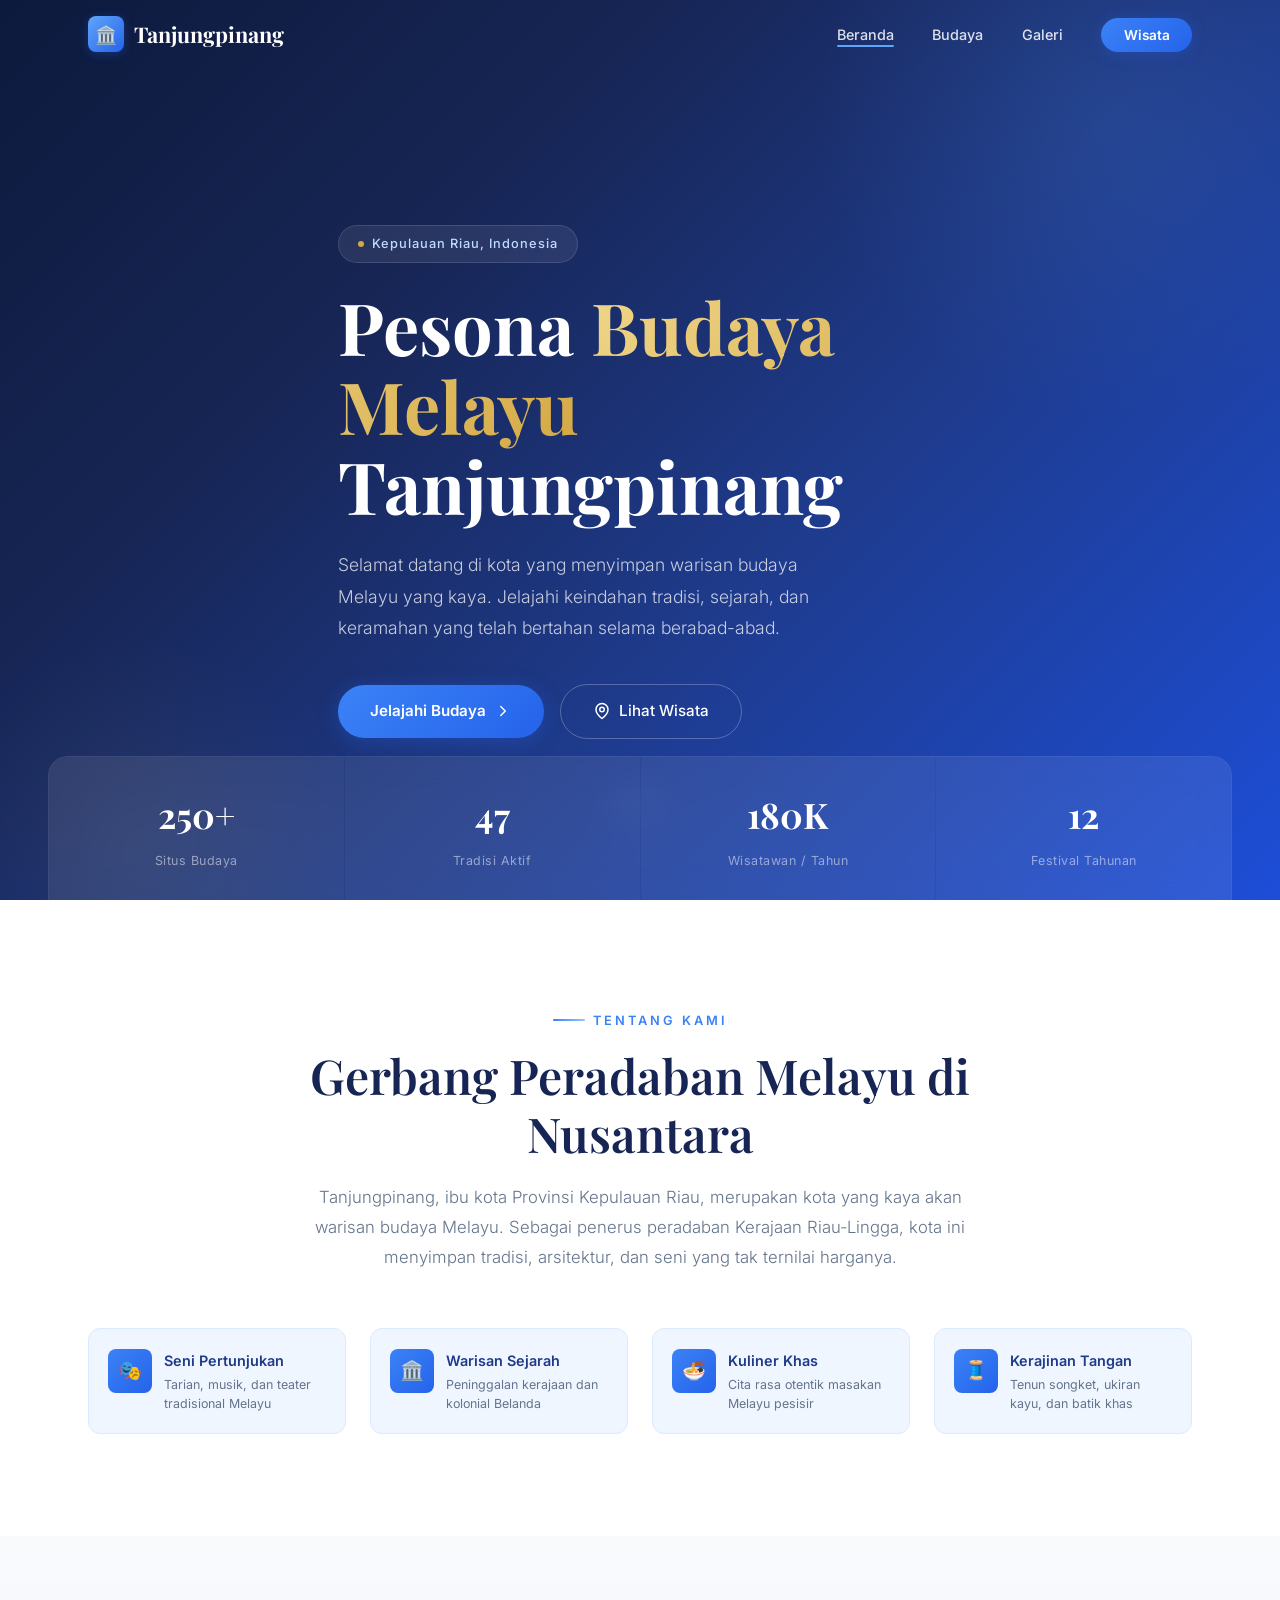
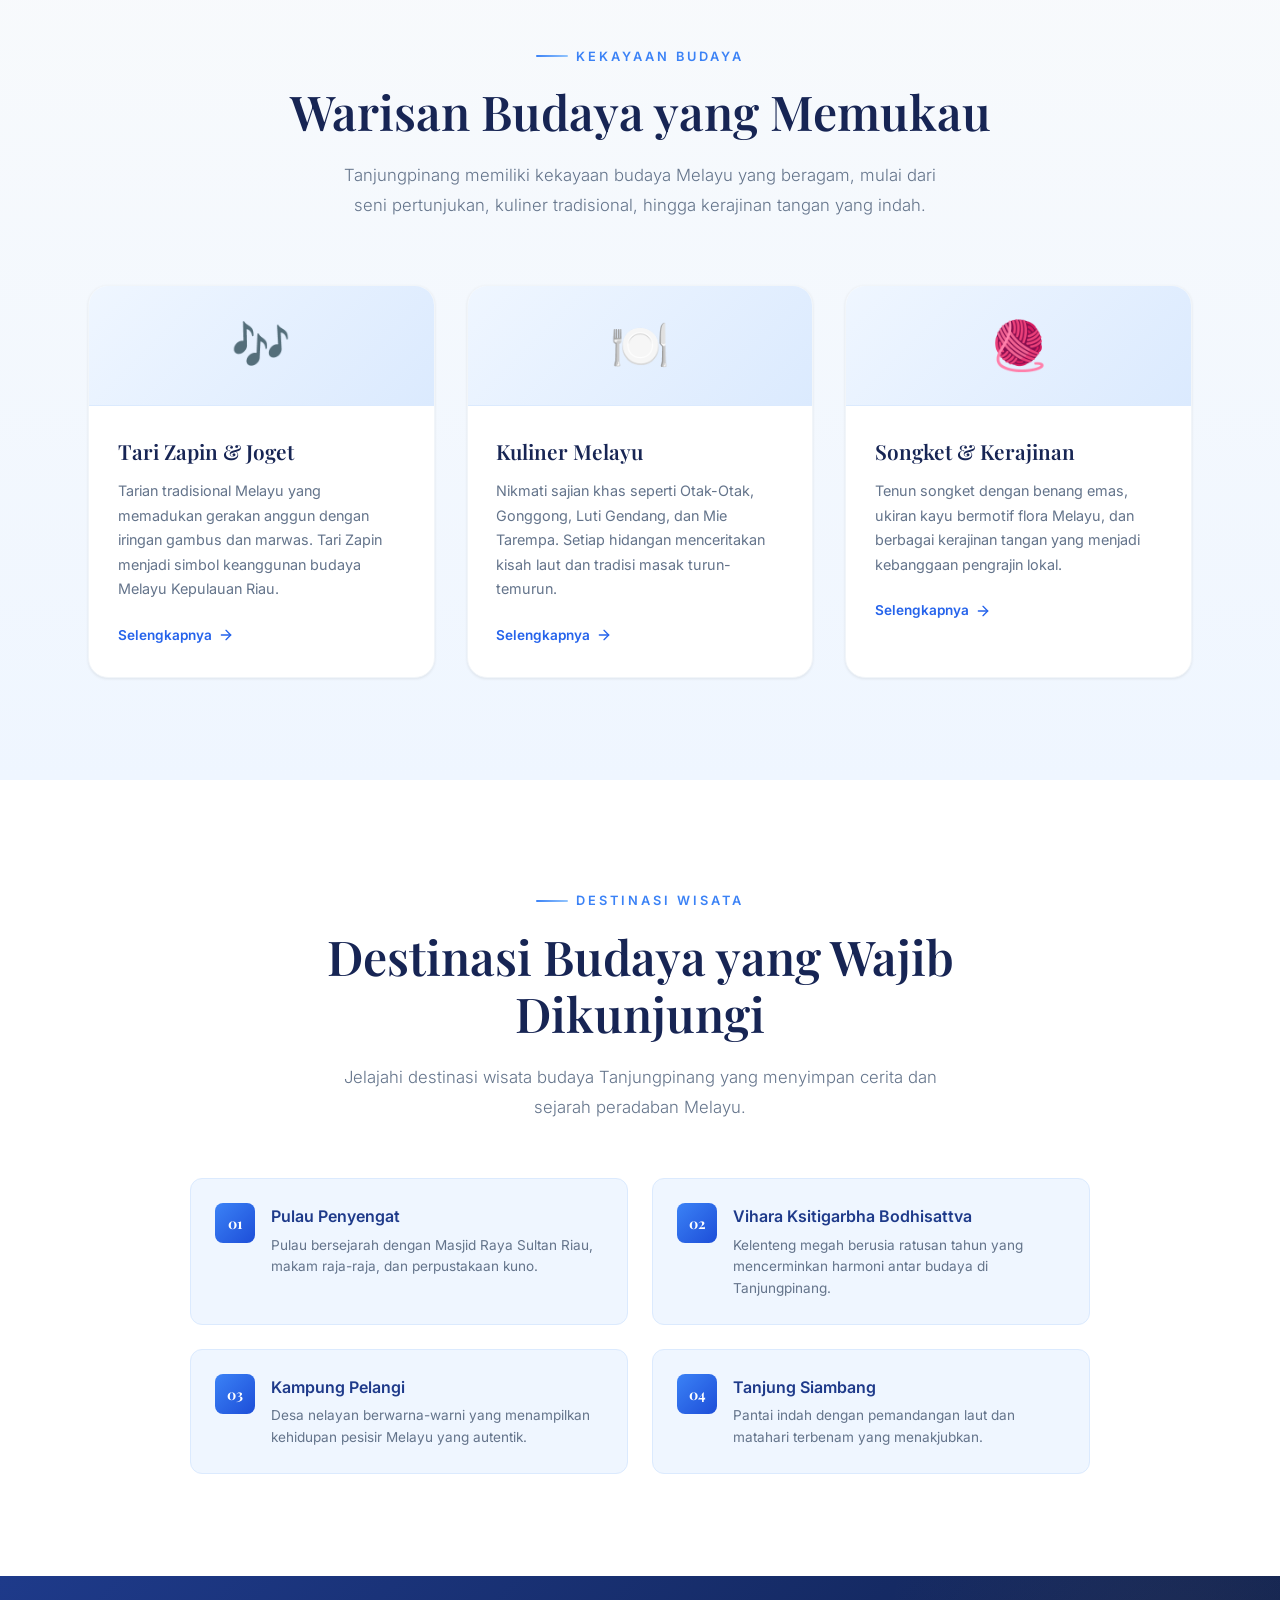
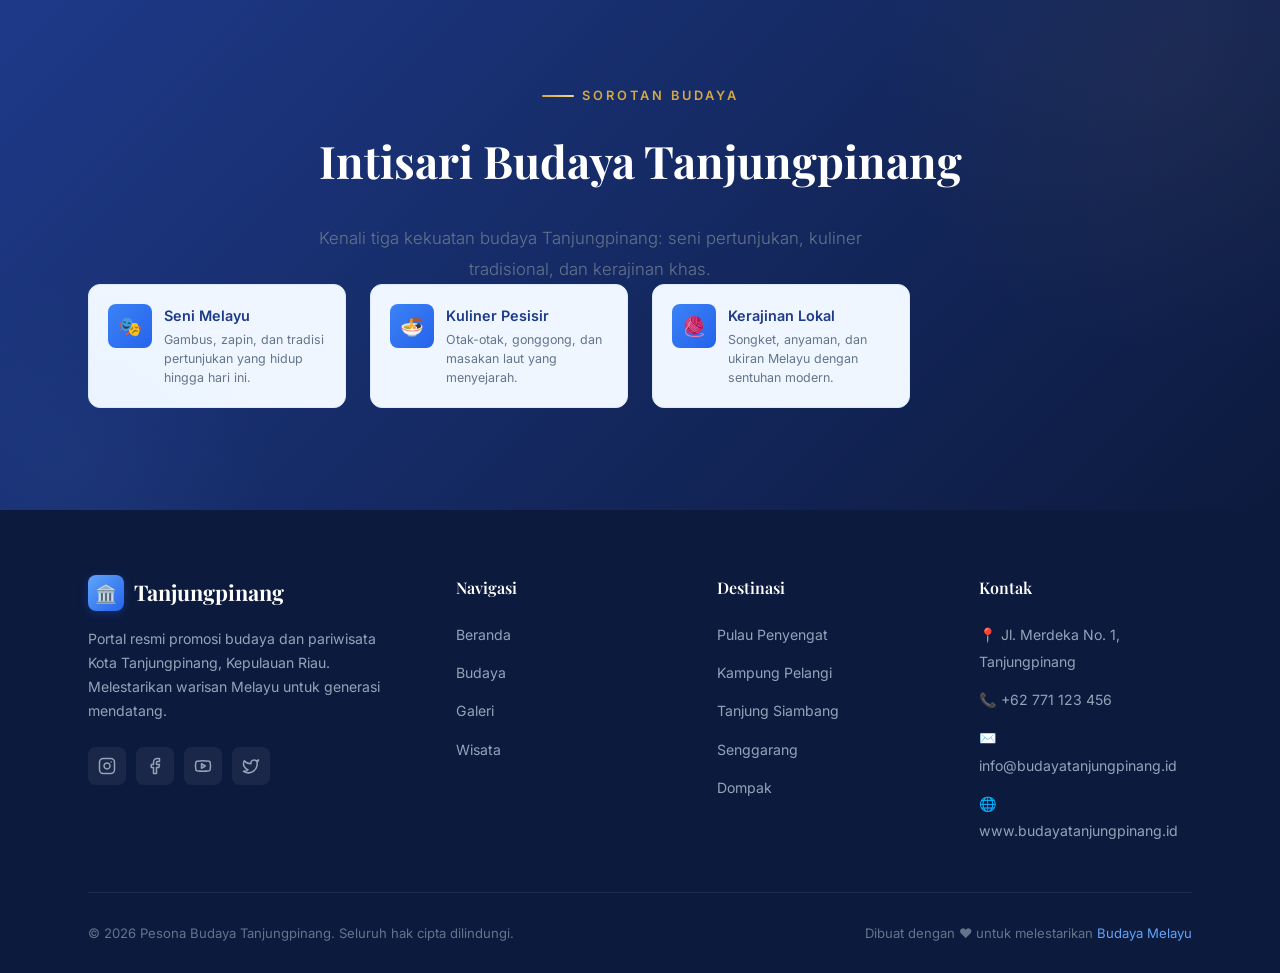
==== commit 70299444: "Mengubah layout dan menambahkan page tambahan" ====
--- a/index.html
+++ b/index.html
@@ -7,24 +7,21 @@
   <meta name="keywords" content="Tanjungpinang, budaya Melayu, wisata Kepulauan Riau, Pulau Penyengat, seni tradisional, kuliner Melayu">
   <title>Pesona Budaya Tanjungpinang — Warisan Melayu Kepulauan Riau</title>
   <link rel="stylesheet" href="style.css">
-  <!-- Lucide Icons CDN -->
-  <script src="https://unpkg.com/lucide@latest/dist/umd/lucide.min.js" defer></script>
 </head>
 <body>
+
   <!-- ========== NAVIGATION ========== -->
   <nav class="navbar" id="navbar">
     <div class="container">
-      <a href="#" class="nav-logo">
+      <a href="index.html" class="nav-logo">
         <div class="nav-logo-icon">🏛️</div>
         <span>Tanjungpinang</span>
       </a>
       <ul class="nav-links" id="nav-links">
-        <li><a href="#tentang">Tentang</a></li>
-        <li><a href="#budaya">Budaya</a></li>
-        <li><a href="#destinasi">Destinasi</a></li>
-        <li><a href="#galeri">Galeri</a></li>
-        <li><a href="#acara">Acara</a></li>
-        <li><a href="#kontak" class="nav-cta">Hubungi Kami</a></li>
+        <li><a href="index.html" class="active">Beranda</a></li>
+        <li><a href="budaya.html">Budaya</a></li>
+        <li><a href="galeri.html">Galeri</a></li>
+        <li><a href="wisata.html" class="nav-cta">Wisata</a></li>
       </ul>
       <button class="nav-toggle" id="nav-toggle" aria-label="Toggle menu">
         <span></span>
@@ -33,12 +30,11 @@
       </button>
     </div>
   </nav>
+
   <!-- ========== HERO ========== -->
   <section class="hero" id="hero">
-    <div class="hero-bg">
-      <img src="images/hero.png" alt="Panorama Tanjungpinang" loading="eager">
-    </div>
     <div class="hero-overlay"></div>
+
     <div class="container hero-content">
       <div class="hero-badge">
         <span class="dot"></span>
@@ -50,20 +46,22 @@
         Jelajahi keindahan tradisi, sejarah, dan keramahan yang telah bertahan selama berabad-abad.
       </p>
       <div class="hero-actions">
-        <a href="#budaya" class="btn-primary">
+        <a href="budaya.html" class="btn-primary">
           Jelajahi Budaya
           <svg xmlns="http://www.w3.org/2000/svg" width="18" height="18" viewBox="0 0 24 24" fill="none" stroke="currentColor" stroke-width="2" stroke-linecap="round" stroke-linejoin="round"><path d="m9 18 6-6-6-6"/></svg>
         </a>
-        <a href="#destinasi" class="btn-outline">
+        <a href="wisata.html" class="btn-outline">
           <svg xmlns="http://www.w3.org/2000/svg" width="18" height="18" viewBox="0 0 24 24" fill="none" stroke="currentColor" stroke-width="2" stroke-linecap="round" stroke-linejoin="round"><path d="M20 10c0 6-8 12-8 12s-8-6-8-12a8 8 0 0 1 16 0Z"/><circle cx="12" cy="10" r="3"/></svg>
-          Lihat Destinasi
+          Lihat Wisata
         </a>
       </div>
     </div>
+
     <div class="hero-scroll">
       <span>Scroll</span>
       <div class="scroll-line"></div>
     </div>
+
     <div class="hero-stats">
       <div class="hero-stats-inner">
         <div class="stat-item">
@@ -85,59 +83,52 @@
       </div>
     </div>
   </section>
+
   <!-- ========== ABOUT ========== -->
   <section class="about" id="tentang">
     <div class="container">
-      <div class="about-grid">
-        <div class="about-image reveal-left">
-          <img src="images/kampung.png" alt="Kampung Melayu Tanjungpinang">
-          <div class="about-image-badge">
-            <div class="badge-title">Kota Gurindam</div>
-            <div class="badge-sub">Sejak abad ke-18</div>
-          </div>
-        </div>
-        <div class="about-text reveal-right">
-          <span class="section-label">Tentang Kami</span>
-          <h2 class="section-title">Gerbang Peradaban Melayu di Nusantara</h2>
-          <p class="section-subtitle">
-            Tanjungpinang, ibu kota Provinsi Kepulauan Riau, merupakan kota yang kaya akan warisan budaya Melayu. 
-            Sebagai penerus peradaban Kerajaan Riau-Lingga, kota ini menyimpan tradisi, arsitektur, dan seni yang 
-            tak ternilai harganya.
-          </p>
-          <div class="about-features stagger-children">
-            <div class="about-feature">
-              <div class="about-feature-icon">🎭</div>
-              <div>
-                <h4>Seni Pertunjukan</h4>
-                <p>Tarian, musik, dan teater tradisional Melayu</p>
-              </div>
-            </div>
-            <div class="about-feature">
-              <div class="about-feature-icon">🏛️</div>
-              <div>
-                <h4>Warisan Sejarah</h4>
-                <p>Peninggalan kerajaan dan kolonial Belanda</p>
-              </div>
-            </div>
-            <div class="about-feature">
-              <div class="about-feature-icon">🍜</div>
-              <div>
-                <h4>Kuliner Khas</h4>
-                <p>Cita rasa otentik masakan Melayu pesisir</p>
-              </div>
-            </div>
-            <div class="about-feature">
-              <div class="about-feature-icon">🧵</div>
-              <div>
-                <h4>Kerajinan Tangan</h4>
-                <p>Tenun songket, ukiran kayu, dan batik khas</p>
-              </div>
-            </div>
-          </div>
-        </div>
-      </div>
-    </div>
-  </section>
+      <div class="about-centered reveal">
+        <span class="section-label">Tentang Kami</span>
+        <h2 class="section-title">Gerbang Peradaban Melayu di Nusantara</h2>
+        <p class="section-subtitle about-desc">
+          Tanjungpinang, ibu kota Provinsi Kepulauan Riau, merupakan kota yang kaya akan warisan budaya Melayu. 
+          Sebagai penerus peradaban Kerajaan Riau-Lingga, kota ini menyimpan tradisi, arsitektur, dan seni yang 
+          tak ternilai harganya.
+        </p>
+      </div>
+      <div class="about-features stagger-children">
+        <div class="about-feature">
+          <div class="about-feature-icon">🎭</div>
+          <div>
+            <h4>Seni Pertunjukan</h4>
+            <p>Tarian, musik, dan teater tradisional Melayu</p>
+          </div>
+        </div>
+        <div class="about-feature">
+          <div class="about-feature-icon">🏛️</div>
+          <div>
+            <h4>Warisan Sejarah</h4>
+            <p>Peninggalan kerajaan dan kolonial Belanda</p>
+          </div>
+        </div>
+        <div class="about-feature">
+          <div class="about-feature-icon">🍜</div>
+          <div>
+            <h4>Kuliner Khas</h4>
+            <p>Cita rasa otentik masakan Melayu pesisir</p>
+          </div>
+        </div>
+        <div class="about-feature">
+          <div class="about-feature-icon">🧵</div>
+          <div>
+            <h4>Kerajinan Tangan</h4>
+            <p>Tenun songket, ukiran kayu, dan batik khas</p>
+          </div>
+        </div>
+      </div>
+    </div>
+  </section>
+
   <!-- ========== CULTURE ========== -->
   <section class="culture" id="budaya">
     <div class="container">
@@ -149,12 +140,12 @@
           kuliner tradisional, hingga kerajinan tangan yang indah.
         </p>
       </div>
+
       <div class="culture-grid stagger-children">
         <!-- Card 1 -->
         <div class="culture-card">
-          <div class="culture-card-image">
-            <img src="images/tari.png" alt="Tari Tradisional Melayu">
-            <span class="culture-card-tag">Seni Pertunjukan</span>
+          <div class="culture-card-icon">
+            <span>🎶</span>
           </div>
           <div class="culture-card-body">
             <h3>Tari Zapin & Joget</h3>
@@ -168,11 +159,11 @@
             </a>
           </div>
         </div>
+
         <!-- Card 2 -->
         <div class="culture-card">
-          <div class="culture-card-image">
-            <img src="images/kuliner.png" alt="Kuliner Melayu Tanjungpinang">
-            <span class="culture-card-tag">Kuliner</span>
+          <div class="culture-card-icon">
+            <span>🍽️</span>
           </div>
           <div class="culture-card-body">
             <h3>Kuliner Melayu</h3>
@@ -186,11 +177,11 @@
             </a>
           </div>
         </div>
+
         <!-- Card 3 -->
         <div class="culture-card">
-          <div class="culture-card-image">
-            <img src="images/kerajinan.png" alt="Kerajinan Melayu">
-            <span class="culture-card-tag">Kerajinan</span>
+          <div class="culture-card-icon">
+            <span>🧶</span>
           </div>
           <div class="culture-card-body">
             <h3>Songket & Kerajinan</h3>
@@ -207,173 +198,88 @@
       </div>
     </div>
   </section>
+
   <!-- ========== DESTINATIONS ========== -->
   <section class="destinations" id="destinasi">
     <div class="container">
-      <div class="dest-layout">
-        <div class="dest-image reveal-left">
-          <img src="images/penyengat.png" alt="Pulau Penyengat">
-          <div class="dest-overlay-card">
-            <div class="dest-overlay-icon">🕌</div>
-            <div class="dest-overlay-text">
-              <h4>Pulau Penyengat</h4>
-              <p>Pusat peradaban Melayu</p>
-            </div>
-          </div>
-        </div>
-        <div class="dest-text reveal-right">
-          <span class="section-label">Destinasi Wisata</span>
-          <h2 class="section-title">Destinasi Budaya yang Wajib Dikunjungi</h2>
-          <p class="section-subtitle">
-            Jelajahi destinasi wisata budaya Tanjungpinang yang menyimpan cerita 
-            dan sejarah peradaban Melayu Riau-Lingga.
-          </p>
-          <div class="dest-list">
-            <div class="dest-item">
-              <div class="dest-item-num">01</div>
-              <div>
-                <h4>Pulau Penyengat</h4>
-                <p>Pulau bersejarah dengan Masjid Raya Sultan Riau, makam raja-raja, dan perpustakaan kuno.</p>
-              </div>
-            </div>
-            <div class="dest-item">
-              <div class="dest-item-num">02</div>
-              <div>
-                <h4>Vihara Ksitigarbha Bodhisattva</h4>
-                <p>Kelenteng megah berusia ratusan tahun yang mencerminkan harmoni antar budaya di Tanjungpinang.</p>
-              </div>
-            </div>
-            <div class="dest-item">
-              <div class="dest-item-num">03</div>
-              <div>
-                <h4>Kampung Pelangi</h4>
-                <p>Desa nelayan berwarna-warni yang menampilkan kehidupan pesisir Melayu yang autentik.</p>
-              </div>
-            </div>
-            <div class="dest-item">
-              <div class="dest-item-num">04</div>
-              <div>
-                <h4>Tanjung Siambang</h4>
-                <p>Pantai indah dengan pemandangan laut dan matahari terbenam yang menakjubkan.</p>
-              </div>
-            </div>
-          </div>
-        </div>
-      </div>
-    </div>
-  </section>
-  <!-- ========== GALLERY ========== -->
-  <section class="gallery" id="galeri">
-    <div class="container">
-      <div class="gallery-header reveal">
-        <span class="section-label">Galeri Foto</span>
-        <h2 class="section-title">Keindahan dalam Bingkai</h2>
+      <div class="dest-header reveal">
+        <span class="section-label">Destinasi Wisata</span>
+        <h2 class="section-title">Destinasi Budaya yang Wajib Dikunjungi</h2>
         <p class="section-subtitle">
-          Jelajahi keindahan Tanjungpinang melalui koleksi foto yang menangkap 
-          momen-momen budaya dan alam yang memukau.
+          Jelajahi destinasi wisata budaya Tanjungpinang yang menyimpan cerita 
+          dan sejarah peradaban Melayu.
         </p>
       </div>
-    </div>
-    <div class="gallery-marquee">
-      <div class="gallery-item">
-        <img src="images/hero.png" alt="Panorama Tanjungpinang">
-        <div class="gallery-item-overlay"><span>Panorama Kota</span></div>
-      </div>
-      <div class="gallery-item">
-        <img src="images/tari.png" alt="Tari Tradisional">
-        <div class="gallery-item-overlay"><span>Tari Tradisional</span></div>
-      </div>
-      <div class="gallery-item">
-        <img src="images/penyengat.png" alt="Pulau Penyengat">
-        <div class="gallery-item-overlay"><span>Pulau Penyengat</span></div>
-      </div>
-      <div class="gallery-item">
-        <img src="images/kuliner.png" alt="Kuliner Melayu">
-        <div class="gallery-item-overlay"><span>Kuliner Melayu</span></div>
-      </div>
-      <div class="gallery-item">
-        <img src="images/kerajinan.png" alt="Kerajinan Tangan">
-        <div class="gallery-item-overlay"><span>Kerajinan Tangan</span></div>
-      </div>
-      <div class="gallery-item">
-        <img src="images/kampung.png" alt="Kampung Melayu">
-        <div class="gallery-item-overlay"><span>Kampung Melayu</span></div>
-      </div>
-    </div>
-  </section>
-  <!-- ========== EVENTS ========== -->
-  <section class="events" id="acara">
-    <div class="container">
-      <div class="events-header reveal">
-        <span class="section-label">Acara & Festival</span>
-        <h2 class="section-title">Festival Budaya Tahunan</h2>
+      <div class="dest-list stagger-children">
+        <div class="dest-item">
+          <div class="dest-item-num">01</div>
+          <div>
+            <h4>Pulau Penyengat</h4>
+            <p>Pulau bersejarah dengan Masjid Raya Sultan Riau, makam raja-raja, dan perpustakaan kuno.</p>
+          </div>
+        </div>
+        <div class="dest-item">
+          <div class="dest-item-num">02</div>
+          <div>
+            <h4>Vihara Ksitigarbha Bodhisattva</h4>
+            <p>Kelenteng megah berusia ratusan tahun yang mencerminkan harmoni antar budaya di Tanjungpinang.</p>
+          </div>
+        </div>
+        <div class="dest-item">
+          <div class="dest-item-num">03</div>
+          <div>
+            <h4>Kampung Pelangi</h4>
+            <p>Desa nelayan berwarna-warni yang menampilkan kehidupan pesisir Melayu yang autentik.</p>
+          </div>
+        </div>
+        <div class="dest-item">
+          <div class="dest-item-num">04</div>
+          <div>
+            <h4>Tanjung Siambang</h4>
+            <p>Pantai indah dengan pemandangan laut dan matahari terbenam yang menakjubkan.</p>
+          </div>
+        </div>
+      </div>
+    </div>
+  </section>
+
+  <!-- ========== BUDAYA UNGGULAN ========== -->
+  <section class="gurindam" id="gurindam">
+    <div class="container">
+      <div class="gurindam-content reveal-scale">
+        <span class="section-label gurindam-label">Sorotan Budaya</span>
+        <h2 class="gurindam-title">Intisari Budaya Tanjungpinang</h2>
         <p class="section-subtitle">
-          Rasakan kemerihan festival budaya Tanjungpinang yang mempertemukan 
-          tradisi, seni, dan kebersamaan masyarakat.
+          Kenali tiga kekuatan budaya Tanjungpinang: seni pertunjukan, kuliner tradisional, dan kerajinan khas.
         </p>
       </div>
-      <div class="events-grid stagger-children">
-        <div class="event-card">
-          <div class="event-date">
-            <svg xmlns="http://www.w3.org/2000/svg" width="14" height="14" viewBox="0 0 24 24" fill="none" stroke="currentColor" stroke-width="2" stroke-linecap="round" stroke-linejoin="round"><rect width="18" height="18" x="3" y="4" rx="2" ry="2"/><line x1="16" x2="16" y1="2" y2="6"/><line x1="8" x2="8" y1="2" y2="6"/><line x1="3" x2="21" y1="10" y2="10"/></svg>
-            Juni — Juli
-          </div>
-          <h3>Festival Bahari Kepri</h3>
-          <p>
-            Perayaan budaya maritim dengan lomba perahu tradisional, pameran kelautan, 
-            pertunjukan seni, dan bazaar kuliner khas pesisir.
-          </p>
-          <span class="event-tag">Budaya & Maritim</span>
-        </div>
-        <div class="event-card">
-          <div class="event-date">
-            <svg xmlns="http://www.w3.org/2000/svg" width="14" height="14" viewBox="0 0 24 24" fill="none" stroke="currentColor" stroke-width="2" stroke-linecap="round" stroke-linejoin="round"><rect width="18" height="18" x="3" y="4" rx="2" ry="2"/><line x1="16" x2="16" y1="2" y2="6"/><line x1="8" x2="8" y1="2" y2="6"/><line x1="3" x2="21" y1="10" y2="10"/></svg>
-            September
-          </div>
-          <h3>Pesta Pantai Penyengat</h3>
-          <p>
-            Acara tahunan di Pulau Penyengat yang menampilkan parade budaya, 
-            pameran sejarah, dan pentas seni Melayu yang meriah.
-          </p>
-          <span class="event-tag">Festival & Sejarah</span>
-        </div>
-        <div class="event-card">
-          <div class="event-date">
-            <svg xmlns="http://www.w3.org/2000/svg" width="14" height="14" viewBox="0 0 24 24" fill="none" stroke="currentColor" stroke-width="2" stroke-linecap="round" stroke-linejoin="round"><rect width="18" height="18" x="3" y="4" rx="2" ry="2"/><line x1="16" x2="16" y1="2" y2="6"/><line x1="8" x2="8" y1="2" y2="6"/><line x1="3" x2="21" y1="10" y2="10"/></svg>
-            November
-          </div>
-          <h3>Festival Gurindam 12</h3>
-          <p>
-            Peringatan warisan sastra Melayu dengan pembacaan gurindam, 
-            lomba puisi, seminar budaya, dan pertunjukan teater tradisional.
-          </p>
-          <span class="event-tag">Sastra & Seni</span>
-        </div>
-      </div>
-    </div>
-  </section>
-  <!-- ========== CTA ========== -->
-  <section class="cta" id="kontak">
-    <div class="container">
-      <div class="cta-content reveal-scale">
-        <h2>Siap Menjelajahi Tanjungpinang?</h2>
-        <p>
-          Rencanakan perjalanan budaya Anda ke Tanjungpinang sekarang. 
-          Rasakan kehangatan budaya Melayu yang tak terlupakan.
-        </p>
-        <div class="cta-buttons">
-          <a href="#" class="btn-white">
-            <svg xmlns="http://www.w3.org/2000/svg" width="18" height="18" viewBox="0 0 24 24" fill="none" stroke="currentColor" stroke-width="2" stroke-linecap="round" stroke-linejoin="round"><path d="M20 10c0 6-8 12-8 12s-8-6-8-12a8 8 0 0 1 16 0Z"/><circle cx="12" cy="10" r="3"/></svg>
-            Rencanakan Perjalanan
-          </a>
-          <a href="#" class="btn-ghost">
-            <svg xmlns="http://www.w3.org/2000/svg" width="18" height="18" viewBox="0 0 24 24" fill="none" stroke="currentColor" stroke-width="2" stroke-linecap="round" stroke-linejoin="round"><path d="M22 16.92v3a2 2 0 0 1-2.18 2 19.79 19.79 0 0 1-8.63-3.07 19.5 19.5 0 0 1-6-6 19.79 19.79 0 0 1-3.07-8.67A2 2 0 0 1 4.11 2h3a2 2 0 0 1 2 1.72c.127.96.361 1.903.7 2.81a2 2 0 0 1-.45 2.11L8.09 9.91a16 16 0 0 0 6 6l1.27-1.27a2 2 0 0 1 2.11-.45c.907.339 1.85.573 2.81.7A2 2 0 0 1 22 16.92z"/></svg>
-            Hubungi Kami
-          </a>
-        </div>
-      </div>
-    </div>
-  </section>
+
+      <div class="about-features stagger-children">
+        <div class="about-feature reveal-scale">
+          <div class="about-feature-icon">🎭</div>
+          <div>
+            <h4>Seni Melayu</h4>
+            <p>Gambus, zapin, dan tradisi pertunjukan yang hidup hingga hari ini.</p>
+          </div>
+        </div>
+        <div class="about-feature reveal-scale">
+          <div class="about-feature-icon">🍜</div>
+          <div>
+            <h4>Kuliner Pesisir</h4>
+            <p>Otak-otak, gonggong, dan masakan laut yang menyejarah.</p>
+          </div>
+        </div>
+        <div class="about-feature reveal-scale">
+          <div class="about-feature-icon">🧶</div>
+          <div>
+            <h4>Kerajinan Lokal</h4>
+            <p>Songket, anyaman, dan ukiran Melayu dengan sentuhan modern.</p>
+          </div>
+        </div>
+      </div>
+    </div>
+  </section>
+
   <!-- ========== FOOTER ========== -->
   <footer class="footer">
     <div class="container">
@@ -405,11 +311,10 @@
         <div class="footer-col">
           <h4>Navigasi</h4>
           <ul>
-            <li><a href="#tentang">Tentang</a></li>
-            <li><a href="#budaya">Budaya</a></li>
-            <li><a href="#destinasi">Destinasi</a></li>
-            <li><a href="#galeri">Galeri</a></li>
-            <li><a href="#acara">Acara</a></li>
+            <li><a href="index.html">Beranda</a></li>
+            <li><a href="budaya.html">Budaya</a></li>
+            <li><a href="galeri.html">Galeri</a></li>
+            <li><a href="wisata.html">Wisata</a></li>
           </ul>
         </div>
         <div class="footer-col">
@@ -428,7 +333,7 @@
             <li><a href="#">📍 Jl. Merdeka No. 1, Tanjungpinang</a></li>
             <li><a href="#">📞 +62 771 123 456</a></li>
             <li><a href="#">✉️ info@budayatanjungpinang.id</a></li>
-            <li><a href="#">🕐 Senin — Jumat, 08:00 — 16:00</a></li>
+            <li><a href="#">🌐 www.budayatanjungpinang.id</a></li>
           </ul>
         </div>
       </div>
@@ -440,6 +345,7 @@
       </div>
     </div>
   </footer>
+
   <script src="script.js"></script>
 </body>
 </html>
--- a/style.css
+++ b/style.css
@@ -1,6 +1,6 @@
 /* ============================================
    TANJUNGPINANG BUDAYA - Design System
-   Theme: Blue Minimalist Elegant
+   Theme: Blue Minimalist Elegant (Clean / No Images)
    ============================================ */
 
 /* ---------- Google Fonts ---------- */
@@ -54,7 +54,6 @@
   --shadow-md: 0 4px 20px rgba(0, 0, 0, 0.1);
   --shadow-lg: 0 10px 40px rgba(0, 0, 0, 0.12);
   --shadow-xl: 0 20px 60px rgba(0, 0, 0, 0.15);
-  --shadow-blue: 0 10px 40px rgba(37, 99, 235, 0.2);
 
   /* Border Radius */
   --radius-sm: 8px;
@@ -88,12 +87,6 @@
   -moz-osx-font-smoothing: grayscale;
 }
 
-img {
-  display: block;
-  max-width: 100%;
-  height: auto;
-}
-
 a {
   text-decoration: none;
   color: inherit;
@@ -161,28 +154,6 @@
   transform: translateY(0);
 }
 
-.reveal-left {
-  opacity: 0;
-  transform: translateX(-50px);
-  transition: opacity 0.8s var(--ease-smooth), transform 0.8s var(--ease-smooth);
-}
-
-.reveal-left.visible {
-  opacity: 1;
-  transform: translateX(0);
-}
-
-.reveal-right {
-  opacity: 0;
-  transform: translateX(50px);
-  transition: opacity 0.8s var(--ease-smooth), transform 0.8s var(--ease-smooth);
-}
-
-.reveal-right.visible {
-  opacity: 1;
-  transform: translateX(0);
-}
-
 .reveal-scale {
   opacity: 0;
   transform: scale(0.9);
@@ -205,8 +176,6 @@
 .stagger-children.visible > *:nth-child(2) { transition-delay: 0.2s; }
 .stagger-children.visible > *:nth-child(3) { transition-delay: 0.3s; }
 .stagger-children.visible > *:nth-child(4) { transition-delay: 0.4s; }
-.stagger-children.visible > *:nth-child(5) { transition-delay: 0.5s; }
-.stagger-children.visible > *:nth-child(6) { transition-delay: 0.6s; }
 
 .stagger-children.visible > * {
   opacity: 1;
@@ -355,7 +324,7 @@
 }
 
 /* ============================================
-   HERO SECTION
+   HERO SECTION (Pure Gradient — No Image)
    ============================================ */
 .hero {
   position: relative;
@@ -365,36 +334,40 @@
   overflow: hidden;
 }
 
-.hero-bg {
-  position: absolute;
-  inset: 0;
-  z-index: 0;
-}
-
-.hero-bg img {
-  width: 100%;
-  height: 100%;
-  object-fit: cover;
-  transform: scale(1.05);
-  animation: heroZoom 20s ease-in-out infinite alternate;
-}
-
-@keyframes heroZoom {
-  0% { transform: scale(1.05); }
-  100% { transform: scale(1.12); }
-}
-
 .hero-overlay {
   position: absolute;
   inset: 0;
   background: linear-gradient(
-    180deg,
-    rgba(12, 26, 61, 0.7) 0%,
-    rgba(23, 37, 84, 0.65) 40%,
-    rgba(30, 58, 138, 0.6) 70%,
-    rgba(37, 99, 235, 0.4) 100%
+    135deg,
+    var(--blue-950) 0%,
+    var(--blue-900) 30%,
+    var(--blue-800) 60%,
+    var(--blue-700) 100%
   );
-  z-index: 1;
+  z-index: 0;
+}
+
+/* Subtle decorative shapes */
+.hero-overlay::before {
+  content: '';
+  position: absolute;
+  top: -20%;
+  right: -10%;
+  width: 600px;
+  height: 600px;
+  background: radial-gradient(circle, rgba(96, 165, 250, 0.12) 0%, transparent 70%);
+  border-radius: 50%;
+}
+
+.hero-overlay::after {
+  content: '';
+  position: absolute;
+  bottom: -15%;
+  left: -5%;
+  width: 400px;
+  height: 400px;
+  background: radial-gradient(circle, rgba(212, 168, 67, 0.06) 0%, transparent 70%);
+  border-radius: 50%;
 }
 
 .hero-content {
@@ -409,9 +382,9 @@
   align-items: center;
   gap: 8px;
   padding: 0.45rem 1.2rem;
-  background: rgba(255, 255, 255, 0.12);
+  background: rgba(255, 255, 255, 0.08);
   backdrop-filter: blur(10px);
-  border: 1px solid rgba(255, 255, 255, 0.18);
+  border: 1px solid rgba(255, 255, 255, 0.12);
   border-radius: var(--radius-full);
   font-size: 0.8rem;
   font-weight: 500;
@@ -452,7 +425,7 @@
 
 .hero-desc {
   font-size: 1.1rem;
-  color: rgba(255, 255, 255, 0.8);
+  color: rgba(255, 255, 255, 0.75);
   line-height: 1.8;
   margin-bottom: 2.5rem;
   max-width: 520px;
@@ -498,15 +471,15 @@
   font-family: var(--font-body);
   font-size: 0.95rem;
   font-weight: 500;
-  border: 1.5px solid rgba(255, 255, 255, 0.35);
+  border: 1.5px solid rgba(255, 255, 255, 0.25);
   border-radius: var(--radius-full);
   cursor: pointer;
   transition: all 0.3s;
 }
 
 .btn-outline:hover {
-  background: rgba(255, 255, 255, 0.1);
-  border-color: rgba(255, 255, 255, 0.6);
+  background: rgba(255, 255, 255, 0.08);
+  border-color: rgba(255, 255, 255, 0.5);
 }
 
 /* Hero scroll indicator */
@@ -520,7 +493,7 @@
   flex-direction: column;
   align-items: center;
   gap: 8px;
-  color: rgba(255, 255, 255, 0.5);
+  color: rgba(255, 255, 255, 0.4);
   font-size: 0.7rem;
   letter-spacing: 2px;
   text-transform: uppercase;
@@ -529,7 +502,7 @@
 .scroll-line {
   width: 1px;
   height: 40px;
-  background: linear-gradient(to bottom, rgba(255,255,255,0.5), transparent);
+  background: linear-gradient(to bottom, rgba(255,255,255,0.4), transparent);
   animation: scrollDown 2s ease-in-out infinite;
 }
 
@@ -556,23 +529,23 @@
   display: grid;
   grid-template-columns: repeat(4, 1fr);
   gap: 1px;
-  background: rgba(255, 255, 255, 0.1);
+  background: rgba(255, 255, 255, 0.06);
   backdrop-filter: blur(15px);
   border-radius: var(--radius-lg) var(--radius-lg) 0 0;
   overflow: hidden;
-  border: 1px solid rgba(255, 255, 255, 0.12);
+  border: 1px solid rgba(255, 255, 255, 0.08);
   border-bottom: none;
 }
 
 .stat-item {
   padding: 1.8rem 1.5rem;
   text-align: center;
-  background: rgba(255, 255, 255, 0.04);
+  background: rgba(255, 255, 255, 0.03);
   transition: background 0.3s;
 }
 
 .stat-item:hover {
-  background: rgba(255, 255, 255, 0.08);
+  background: rgba(255, 255, 255, 0.06);
 }
 
 .stat-number {
@@ -585,102 +558,62 @@
 
 .stat-label {
   font-size: 0.78rem;
-  color: rgba(255, 255, 255, 0.6);
+  color: rgba(255, 255, 255, 0.5);
   font-weight: 400;
   letter-spacing: 0.5px;
 }
 
 /* ============================================
-   ABOUT SECTION
+   ABOUT SECTION (Full-width text, no image)
    ============================================ */
 .about {
   padding: var(--section-padding) 0;
   background: var(--white);
 }
 
-.about-grid {
-  display: grid;
-  grid-template-columns: 1fr 1fr;
-  gap: clamp(3rem, 5vw, 5rem);
-  align-items: center;
-}
-
-.about-image {
-  position: relative;
-  border-radius: var(--radius-lg);
-  overflow: hidden;
-  box-shadow: var(--shadow-xl);
-}
-
-.about-image img {
-  width: 100%;
-  height: 400px;
-  object-fit: cover;
-  transition: transform 0.6s var(--ease-smooth);
-}
-
-.about-image:hover img {
-  transform: scale(1.05);
-}
-
-.about-image-badge {
-  position: absolute;
-  bottom: 1.5rem;
-  left: 1.5rem;
-  padding: 0.8rem 1.2rem;
-  background: rgba(255, 255, 255, 0.92);
-  backdrop-filter: blur(10px);
-  border-radius: var(--radius-md);
-  box-shadow: var(--shadow-md);
-}
-
-.about-image-badge .badge-title {
-  font-family: var(--font-display);
-  font-size: 1.1rem;
-  font-weight: 600;
-  color: var(--blue-800);
-}
-
-.about-image-badge .badge-sub {
-  font-size: 0.75rem;
-  color: var(--gray-500);
-}
-
-.about-text .section-subtitle {
-  margin-bottom: 2rem;
+.about-centered {
+  text-align: center;
+  max-width: 750px;
+  margin: 0 auto 3.5rem;
+}
+
+.about-desc {
+  max-width: 680px;
+  margin: 0 auto;
 }
 
 .about-features {
   display: grid;
-  grid-template-columns: 1fr 1fr;
-  gap: 1.2rem;
+  grid-template-columns: repeat(4, 1fr);
+  gap: 1.5rem;
 }
 
 .about-feature {
   display: flex;
   align-items: flex-start;
   gap: 12px;
-  padding: 1rem;
+  padding: 1.2rem;
   background: var(--blue-50);
   border-radius: var(--radius-md);
+  border: 1px solid var(--blue-100);
   transition: transform 0.3s var(--ease-bounce), box-shadow 0.3s;
 }
 
 .about-feature:hover {
-  transform: translateY(-3px);
-  box-shadow: var(--shadow-sm);
+  transform: translateY(-4px);
+  box-shadow: var(--shadow-md);
 }
 
 .about-feature-icon {
-  width: 40px;
-  height: 40px;
-  min-width: 40px;
+  width: 44px;
+  height: 44px;
+  min-width: 44px;
   display: flex;
   align-items: center;
   justify-content: center;
   background: linear-gradient(135deg, var(--blue-500), var(--blue-600));
   border-radius: var(--radius-sm);
-  font-size: 1.1rem;
+  font-size: 1.2rem;
   color: white;
 }
 
@@ -688,7 +621,7 @@
   font-size: 0.9rem;
   font-weight: 600;
   color: var(--blue-800);
-  margin-bottom: 2px;
+  margin-bottom: 3px;
 }
 
 .about-feature p {
@@ -698,7 +631,7 @@
 }
 
 /* ============================================
-   BUDAYA / CULTURE SECTION
+   BUDAYA / CULTURE SECTION (Icon cards, no images)
    ============================================ */
 .culture {
   padding: var(--section-padding) 0;
@@ -734,35 +667,18 @@
   box-shadow: var(--shadow-lg);
 }
 
-.culture-card-image {
-  position: relative;
-  height: 220px;
-  overflow: hidden;
-}
-
-.culture-card-image img {
-  width: 100%;
-  height: 100%;
-  object-fit: cover;
-  transition: transform 0.6s var(--ease-smooth);
-}
-
-.culture-card:hover .culture-card-image img {
-  transform: scale(1.08);
-}
-
-.culture-card-tag {
-  position: absolute;
-  top: 1rem;
-  left: 1rem;
-  padding: 0.35rem 0.9rem;
-  background: rgba(255, 255, 255, 0.9);
-  backdrop-filter: blur(10px);
-  border-radius: var(--radius-full);
-  font-size: 0.72rem;
-  font-weight: 600;
-  color: var(--blue-600);
-  letter-spacing: 0.5px;
+.culture-card-icon {
+  height: 120px;
+  display: flex;
+  align-items: center;
+  justify-content: center;
+  background: linear-gradient(135deg, var(--blue-50), var(--blue-100));
+  border-bottom: 1px solid var(--blue-100);
+}
+
+.culture-card-icon span {
+  font-size: 3rem;
+  line-height: 1;
 }
 
 .culture-card-body {
@@ -809,95 +725,40 @@
 }
 
 /* ============================================
-   DESTINATIONS SECTION
+   DESTINATIONS SECTION (Text-only layout)
    ============================================ */
 .destinations {
   padding: var(--section-padding) 0;
   background: var(--white);
 }
 
-.dest-layout {
+.dest-header {
+  text-align: center;
+  max-width: 650px;
+  margin: 0 auto 3.5rem;
+}
+
+.dest-header .section-subtitle {
+  margin: 0 auto;
+}
+
+.dest-list {
   display: grid;
-  grid-template-columns: 1.2fr 1fr;
-  gap: clamp(3rem, 5vw, 5rem);
-  align-items: center;
-}
-
-.dest-image {
-  position: relative;
-  border-radius: var(--radius-xl);
-  overflow: hidden;
-  box-shadow: var(--shadow-xl);
-}
-
-.dest-image img {
-  width: 100%;
-  height: 480px;
-  object-fit: cover;
-  transition: transform 0.6s var(--ease-smooth);
-}
-
-.dest-image:hover img {
-  transform: scale(1.04);
-}
-
-.dest-overlay-card {
-  position: absolute;
-  bottom: 1.5rem;
-  right: 1.5rem;
-  padding: 1.2rem 1.5rem;
-  background: rgba(255, 255, 255, 0.92);
-  backdrop-filter: blur(15px);
-  border-radius: var(--radius-md);
-  box-shadow: var(--shadow-md);
-  display: flex;
-  align-items: center;
-  gap: 12px;
-}
-
-.dest-overlay-icon {
-  width: 44px;
-  height: 44px;
-  background: linear-gradient(135deg, var(--blue-500), var(--blue-700));
-  border-radius: var(--radius-sm);
-  display: flex;
-  align-items: center;
-  justify-content: center;
-  font-size: 1.3rem;
-  color: white;
-}
-
-.dest-overlay-text h4 {
-  font-size: 0.95rem;
-  font-weight: 600;
-  color: var(--blue-800);
-}
-
-.dest-overlay-text p {
-  font-size: 0.75rem;
-  color: var(--gray-500);
-}
-
-.dest-text {
-  padding-right: 1rem;
-}
-
-.dest-list {
-  margin-top: 2.5rem;
-  display: flex;
-  flex-direction: column;
-  gap: 1.2rem;
+  grid-template-columns: repeat(2, 1fr);
+  gap: 1.5rem;
+  max-width: 900px;
+  margin: 0 auto;
 }
 
 .dest-item {
   display: flex;
   align-items: flex-start;
   gap: 1rem;
-  padding: 1.2rem;
+  padding: 1.5rem;
   border-radius: var(--radius-md);
   background: var(--blue-50);
-  border: 1px solid transparent;
-  transition: all 0.3s;
+  border: 1px solid var(--blue-100);
+  transition: all 0.3s var(--ease-bounce);
   cursor: pointer;
 }
 
@@ -905,12 +766,13 @@
   background: var(--white);
   border-color: var(--blue-200);
   box-shadow: var(--shadow-md);
+  transform: translateY(-4px);
 }
 
 .dest-item-num {
-  width: 36px;
-  height: 36px;
-  min-width: 36px;
+  width: 40px;
+  height: 40px;
+  min-width: 40px;
   display: flex;
   align-items: center;
   justify-content: center;
@@ -926,294 +788,142 @@
   font-size: 1rem;
   font-weight: 600;
   color: var(--blue-800);
-  margin-bottom: 3px;
+  margin-bottom: 4px;
 }
 
 .dest-item p {
-  font-size: 0.82rem;
+  font-size: 0.85rem;
   color: var(--gray-500);
   line-height: 1.6;
 }
 
 /* ============================================
-   GALLERY SECTION
+   GURINDAM SECTION
    ============================================ */
-.gallery {
+.gurindam {
   padding: var(--section-padding) 0;
-  background: linear-gradient(180deg, var(--blue-900) 0%, var(--blue-950) 100%);
-  overflow: hidden;
-}
-
-.gallery-header {
-  text-align: center;
-  margin-bottom: 3.5rem;
-}
-
-.gallery-header .section-label {
-  color: var(--blue-300);
-}
-
-.gallery-header .section-title {
-  color: var(--white);
-}
-
-.gallery-header .section-subtitle {
-  color: var(--blue-300);
-  margin: 0 auto;
-}
-
-.gallery-marquee {
-  display: flex;
-  gap: 1.5rem;
-  animation: marquee 35s linear infinite;
-}
-
-.gallery-marquee:hover {
-  animation-play-state: paused;
-}
-
-@keyframes marquee {
-  0% { transform: translateX(0); }
-  100% { transform: translateX(-50%); }
-}
-
-.gallery-item {
-  flex-shrink: 0;
-  width: 350px;
-  height: 250px;
-  border-radius: var(--radius-lg);
-  overflow: hidden;
-  position: relative;
-}
-
-.gallery-item img {
-  width: 100%;
-  height: 100%;
-  object-fit: cover;
-  transition: transform 0.5s var(--ease-smooth);
-}
-
-.gallery-item:hover img {
-  transform: scale(1.1);
-}
-
-.gallery-item-overlay {
-  position: absolute;
-  inset: 0;
-  background: linear-gradient(to top, rgba(12, 26, 61, 0.7), transparent 60%);
-  display: flex;
-  align-items: flex-end;
-  padding: 1.5rem;
-  opacity: 0;
-  transition: opacity 0.4s;
-}
-
-.gallery-item:hover .gallery-item-overlay {
-  opacity: 1;
-}
-
-.gallery-item-overlay span {
-  color: white;
-  font-size: 0.9rem;
-  font-weight: 500;
-}
-
-/* ============================================
-   EVENTS SECTION
-   ============================================ */
-.events {
-  padding: var(--section-padding) 0;
-  background: var(--off-white);
-}
-
-.events-header {
-  text-align: center;
-  margin-bottom: 4rem;
-}
-
-.events-header .section-subtitle {
-  margin: 0 auto;
-}
-
-.events-grid {
-  display: grid;
-  grid-template-columns: repeat(3, 1fr);
-  gap: 2rem;
-}
-
-.event-card {
-  background: var(--white);
-  border-radius: var(--radius-lg);
-  padding: 2rem;
-  border: 1px solid var(--gray-100);
-  transition: all 0.4s var(--ease-bounce);
+  background: linear-gradient(135deg, var(--blue-800) 0%, var(--blue-950) 100%);
   position: relative;
   overflow: hidden;
 }
 
-.event-card::before {
+.gurindam::before {
   content: '';
   position: absolute;
-  top: 0;
-  left: 0;
-  right: 0;
-  height: 3px;
-  background: linear-gradient(90deg, var(--blue-400), var(--blue-600));
-  transform: scaleX(0);
-  transition: transform 0.4s var(--ease-smooth);
-}
-
-.event-card:hover::before {
-  transform: scaleX(1);
-}
-
-.event-card:hover {
-  transform: translateY(-6px);
-  box-shadow: var(--shadow-lg);
-}
-
-.event-date {
-  display: inline-flex;
-  align-items: center;
-  gap: 8px;
-  padding: 0.4rem 0.9rem;
-  background: var(--blue-50);
-  border-radius: var(--radius-full);
-  font-size: 0.78rem;
-  font-weight: 600;
-  color: var(--blue-600);
-  margin-bottom: 1.2rem;
-}
-
-.event-card h3 {
-  font-family: var(--font-display);
-  font-size: 1.2rem;
-  font-weight: 600;
-  color: var(--blue-900);
-  margin-bottom: 0.7rem;
-}
-
-.event-card p {
-  font-size: 0.88rem;
-  color: var(--gray-500);
-  line-height: 1.7;
-  margin-bottom: 1.5rem;
-}
-
-.event-tag {
-  display: inline-block;
-  padding: 0.3rem 0.8rem;
-  background: var(--gray-100);
-  border-radius: var(--radius-full);
-  font-size: 0.72rem;
-  font-weight: 500;
-  color: var(--gray-500);
-}
-
-/* ============================================
-   CTA SECTION
-   ============================================ */
-.cta {
-  padding: var(--section-padding) 0;
-  background: linear-gradient(135deg, var(--blue-600) 0%, var(--blue-800) 100%);
-  position: relative;
-  overflow: hidden;
-}
-
-.cta::before {
-  content: '';
-  position: absolute;
-  top: -50%;
-  right: -20%;
-  width: 500px;
-  height: 500px;
-  background: radial-gradient(circle, rgba(255,255,255,0.06) 0%, transparent 70%);
+  top: -40%;
+  right: -15%;
+  width: 600px;
+  height: 600px;
+  background: radial-gradient(circle, rgba(212, 168, 67, 0.06) 0%, transparent 70%);
   border-radius: 50%;
 }
 
-.cta::after {
+.gurindam::after {
   content: '';
   position: absolute;
   bottom: -30%;
   left: -10%;
   width: 400px;
   height: 400px;
-  background: radial-gradient(circle, rgba(255,255,255,0.04) 0%, transparent 70%);
+  background: radial-gradient(circle, rgba(96, 165, 250, 0.05) 0%, transparent 70%);
   border-radius: 50%;
 }
 
-.cta-content {
+.gurindam-content {
   text-align: center;
   position: relative;
   z-index: 1;
-}
-
-.cta-content h2 {
+  max-width: 700px;
+  margin: 0 auto;
+}
+
+.gurindam-label {
+  color: var(--gold) !important;
+}
+
+.gurindam-label::before {
+  background: linear-gradient(90deg, var(--gold), var(--gold-light)) !important;
+}
+
+.gurindam-title {
   font-family: var(--font-display);
   font-size: clamp(2rem, 4vw, 2.8rem);
   font-weight: 700;
   color: var(--white);
-  margin-bottom: 1rem;
-}
-
-.cta-content p {
-  font-size: 1.05rem;
-  color: rgba(255, 255, 255, 0.75);
-  max-width: 550px;
-  margin: 0 auto 2.5rem;
+  margin-bottom: 1.5rem;
+}
+
+.gurindam-divider {
+  display: flex;
+  align-items: center;
+  justify-content: center;
+  gap: 16px;
+  margin-bottom: 2.5rem;
+}
+
+.gurindam-divider span {
+  width: 60px;
+  height: 1px;
+  background: linear-gradient(90deg, transparent, var(--gold-light), transparent);
+}
+
+.gurindam-divider svg {
+  color: var(--gold);
+  opacity: 0.7;
+}
+
+.gurindam-verse {
+  margin: 0;
+  padding: 0;
+  border: none;
+}
+
+.gurindam-verse p {
+  font-family: var(--font-display);
+  font-size: clamp(1.15rem, 2.5vw, 1.4rem);
+  font-style: italic;
+  font-weight: 400;
+  color: rgba(255, 255, 255, 0.88);
+  line-height: 1.9;
+  margin-bottom: 1.5rem;
+}
+
+.gurindam-author {
+  display: block;
+  font-family: var(--font-body);
+  font-size: 0.9rem;
+  font-style: normal;
+  font-weight: 500;
+  color: var(--gold);
+  margin-bottom: 2rem;
+  letter-spacing: 1px;
+}
+
+.gurindam-desc {
+  font-size: 0.95rem;
+  color: rgba(255, 255, 255, 0.55);
   line-height: 1.8;
   font-weight: 300;
-}
-
-.cta-buttons {
+  max-width: 580px;
+  margin: 0 auto 2rem;
+}
+
+.gurindam-ornament {
   display: flex;
   align-items: center;
   justify-content: center;
-  gap: 1rem;
-  flex-wrap: wrap;
-}
-
-.btn-white {
-  display: inline-flex;
-  align-items: center;
-  gap: 8px;
-  padding: 0.85rem 2rem;
-  background: var(--white);
-  color: var(--blue-700);
-  font-family: var(--font-body);
-  font-size: 0.95rem;
-  font-weight: 600;
-  border: none;
-  border-radius: var(--radius-full);
-  cursor: pointer;
-  box-shadow: 0 4px 20px rgba(0, 0, 0, 0.1);
-  transition: transform 0.3s var(--ease-bounce), box-shadow 0.3s;
-}
-
-.btn-white:hover {
-  transform: translateY(-3px);
-  box-shadow: 0 8px 30px rgba(0, 0, 0, 0.15);
-}
-
-.btn-ghost {
-  display: inline-flex;
-  align-items: center;
-  gap: 8px;
-  padding: 0.85rem 2rem;
-  background: transparent;
-  color: var(--white);
-  font-family: var(--font-body);
-  font-size: 0.95rem;
-  font-weight: 500;
-  border: 1.5px solid rgba(255, 255, 255, 0.3);
-  border-radius: var(--radius-full);
-  cursor: pointer;
-  transition: all 0.3s;
-}
-
-.btn-ghost:hover {
-  background: rgba(255, 255, 255, 0.1);
-  border-color: rgba(255, 255, 255, 0.6);
+  gap: 12px;
+}
+
+.gurindam-ornament span {
+  color: var(--gold);
+  font-size: 0.7rem;
+  opacity: 0.5;
+}
+
+.gurindam-ornament span:nth-child(2) {
+  font-size: 1rem;
+  opacity: 0.8;
 }
 
 /* ============================================
@@ -1318,15 +1028,12 @@
   .hero-stats-inner {
     grid-template-columns: repeat(2, 1fr);
   }
-  
-  .about-grid,
-  .dest-layout {
-    grid-template-columns: 1fr;
-    gap: 2.5rem;
-  }
-
-  .culture-grid,
-  .events-grid {
+
+  .about-features {
+    grid-template-columns: repeat(2, 1fr);
+  }
+
+  .culture-grid {
     grid-template-columns: repeat(2, 1fr);
   }
 
@@ -1382,17 +1089,16 @@
     padding: 1.2rem 1rem;
   }
 
-  .culture-grid,
-  .events-grid {
-    grid-template-columns: 1fr;
-  }
-
   .about-features {
     grid-template-columns: 1fr;
   }
 
-  .dest-image img {
-    height: 300px;
+  .culture-grid {
+    grid-template-columns: 1fr;
+  }
+
+  .dest-list {
+    grid-template-columns: 1fr;
   }
 
   .footer-grid {
@@ -1404,11 +1110,6 @@
     gap: 0.8rem;
     text-align: center;
   }
-
-  .gallery-item {
-    width: 280px;
-    height: 200px;
-  }
 }
 
 @media (max-width: 480px) {
@@ -1421,8 +1122,135 @@
   .btn-outline {
     justify-content: center;
   }
-
-  .cta-buttons {
-    flex-direction: column;
-  }
-}+}
+
+/* ---------- Page-specific sections ---------- */
+.gallery-grid {
+  display: grid;
+  grid-template-columns: repeat(3, minmax(200px, 1fr));
+  gap: 1.5rem;
+  margin-top: 2rem;
+}
+
+.gallery-card {
+  background: var(--white);
+  border-radius: var(--radius-lg);
+  padding: 1.6rem;
+  box-shadow: var(--shadow-sm);
+  border: 1px solid var(--gray-100);
+  transition: transform 0.3s var(--ease-smooth), box-shadow 0.3s;
+  display: flex;
+  flex-direction: column;
+  gap: 1rem;
+}
+
+.gallery-card:hover {
+  transform: translateY(-5px);
+  box-shadow: var(--shadow-md);
+}
+
+.gallery-card-image {
+  width: 100%;
+  aspect-ratio: 4 / 3;
+  display: flex;
+  align-items: center;
+  justify-content: center;
+  font-size: 2.2rem;
+  border-radius: var(--radius-md);
+  background: var(--blue-50);
+}
+
+.gurindam-slider-wrapper {
+  position: relative;
+  margin-top: 2.5rem;
+}
+
+.gurindam-slider-wrapper::before,
+.gurindam-slider-wrapper::after {
+  content: '';
+  position: absolute;
+  top: 0;
+  bottom: 0;
+  width: 4rem;
+  pointer-events: none;
+  z-index: 1;
+}
+
+.gurindam-slider-wrapper::before {
+  left: 0;
+  background: linear-gradient(90deg, rgba(248, 250, 252, 1), rgba(248, 250, 252, 0));
+}
+
+.gurindam-slider-wrapper::after {
+  right: 0;
+  background: linear-gradient(270deg, rgba(248, 250, 252, 1), rgba(248, 250, 252, 0));
+}
+
+.gurindam-slider {
+  display: grid;
+  grid-auto-columns: min(320px, 85vw);
+  grid-auto-flow: column;
+  gap: 1.25rem;
+  overflow-x: auto;
+  padding: 1rem 0 1rem 0;
+  scroll-snap-type: x mandatory;
+  scroll-behavior: smooth;
+  -webkit-overflow-scrolling: touch;
+  scrollbar-width: none;
+  -ms-overflow-style: none;
+  touch-action: pan-x;
+}
+
+.gurindam-slider::-webkit-scrollbar {
+  display: none;
+}
+
+.gurindam-card {
+  scroll-snap-align: start;
+  min-width: 320px;
+  background: linear-gradient(180deg, rgba(255,255,255,0.96), rgba(248,250,252,0.96));
+  border-radius: var(--radius-lg);
+  padding: 2rem;
+  box-shadow: var(--shadow-lg);
+  border: 1px solid rgba(37, 99, 235, 0.08);
+}
+
+.gurindam-card h3 {
+  margin-bottom: 0.75rem;
+  font-size: 1.05rem;
+  color: var(--blue-900);
+}
+
+.gurindam-card p {
+  color: var(--gray-600);
+  line-height: 1.8;
+}
+
+.hero.culture-hero {
+  min-height: 55vh;
+  padding-top: 7rem;
+  align-items: center;
+  background: linear-gradient(135deg, rgba(14, 75, 205, 0.95), rgba(22, 82, 130, 0.95));
+}
+
+.hero.culture-hero .hero-desc,
+.hero.culture-hero .hero-badge {
+  color: rgba(255, 255, 255, 0.92);
+}
+
+.navbar.scrolled .nav-logo,
+.navbar.scrolled .nav-links a {
+  color: var(--gray-700);
+}
+
+@media (max-width: 1024px) {
+  .gallery-grid {
+    grid-template-columns: repeat(2, minmax(200px, 1fr));
+  }
+}
+
+@media (max-width: 768px) {
+  .gallery-grid {
+    grid-template-columns: 1fr;
+  }
+}
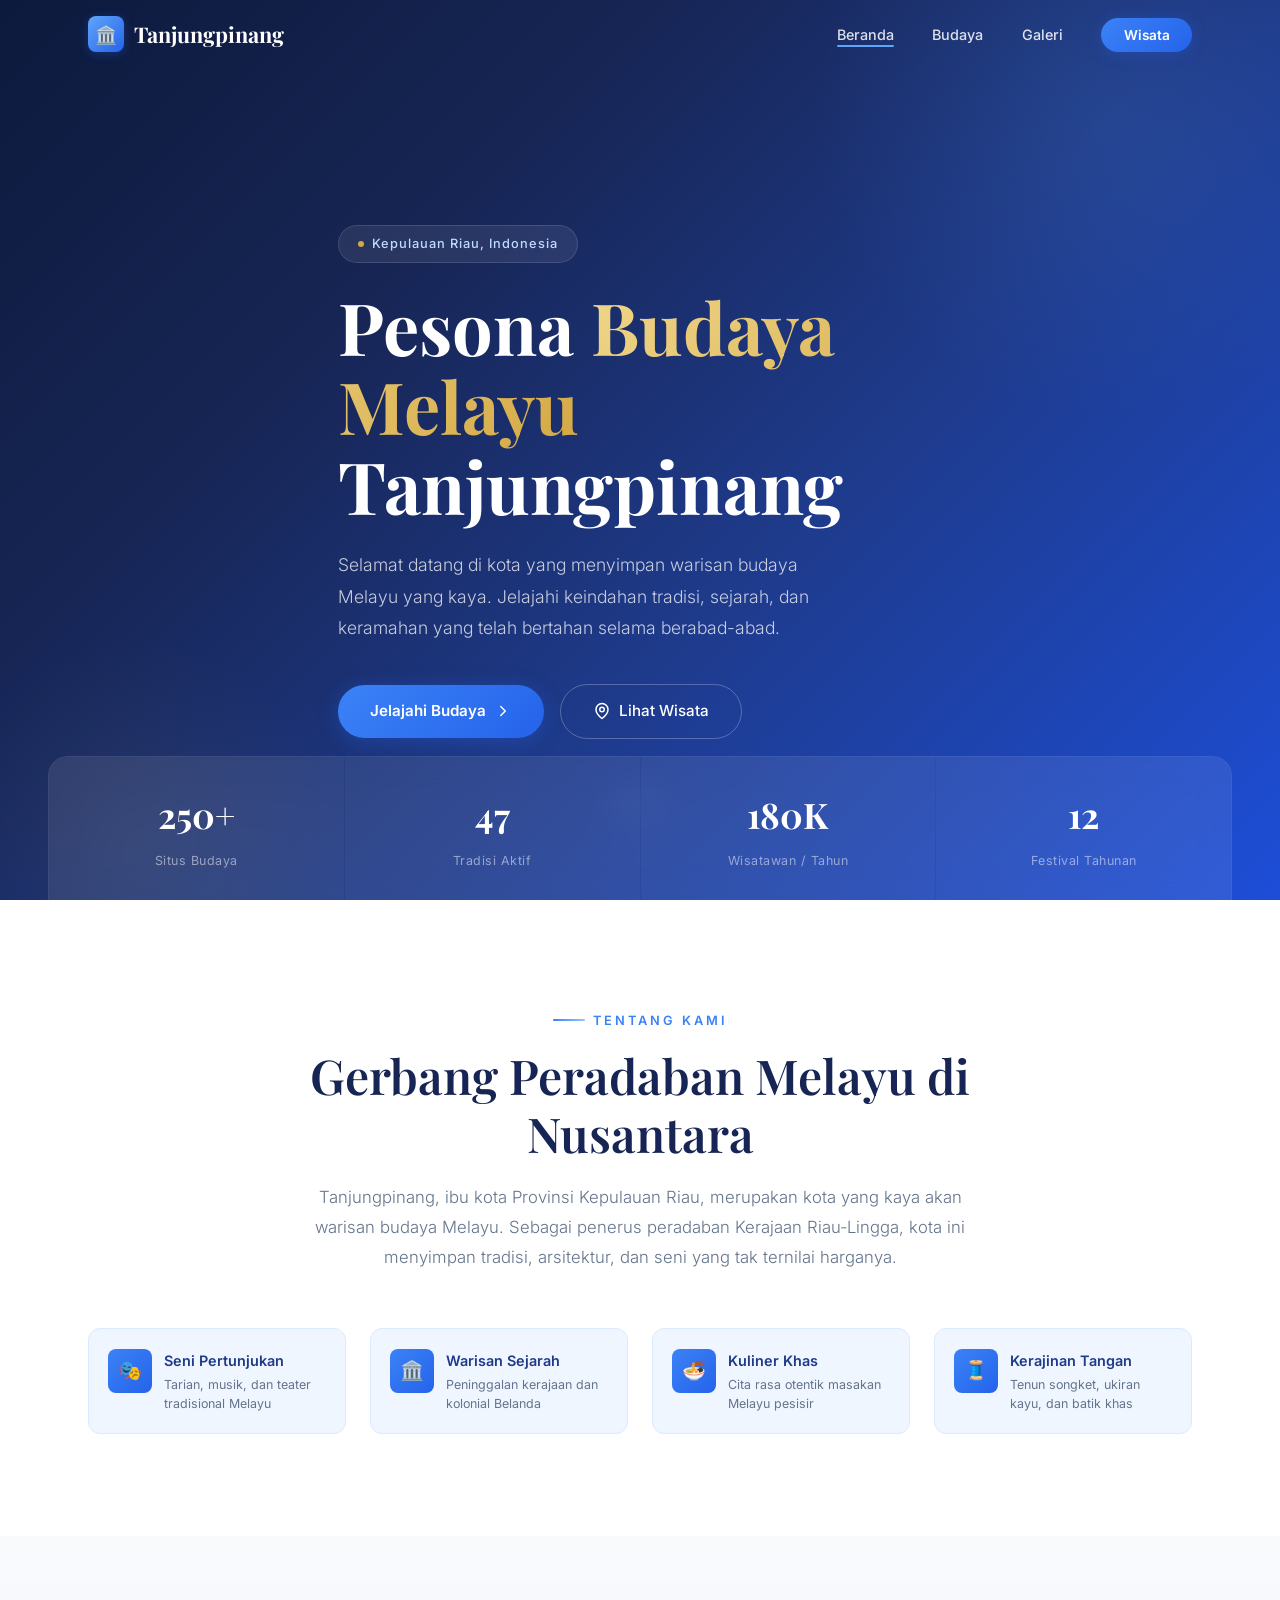
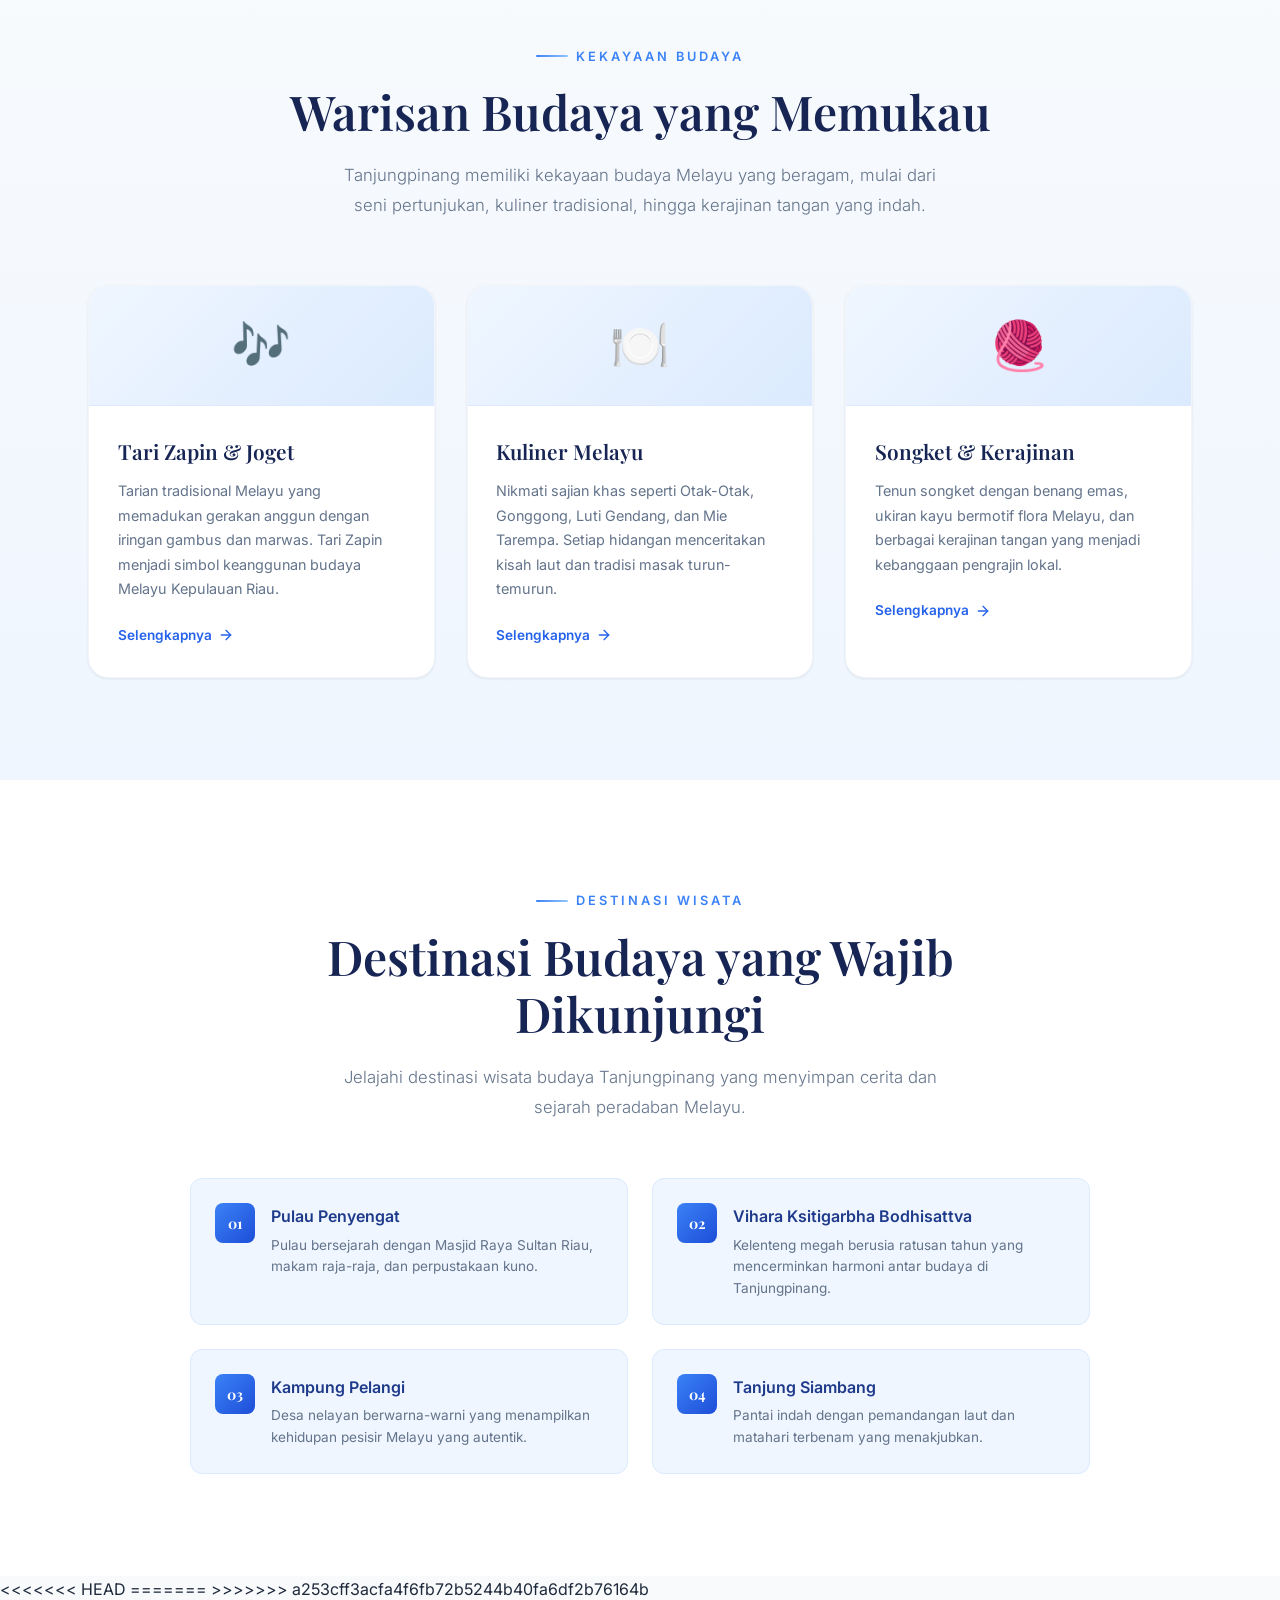
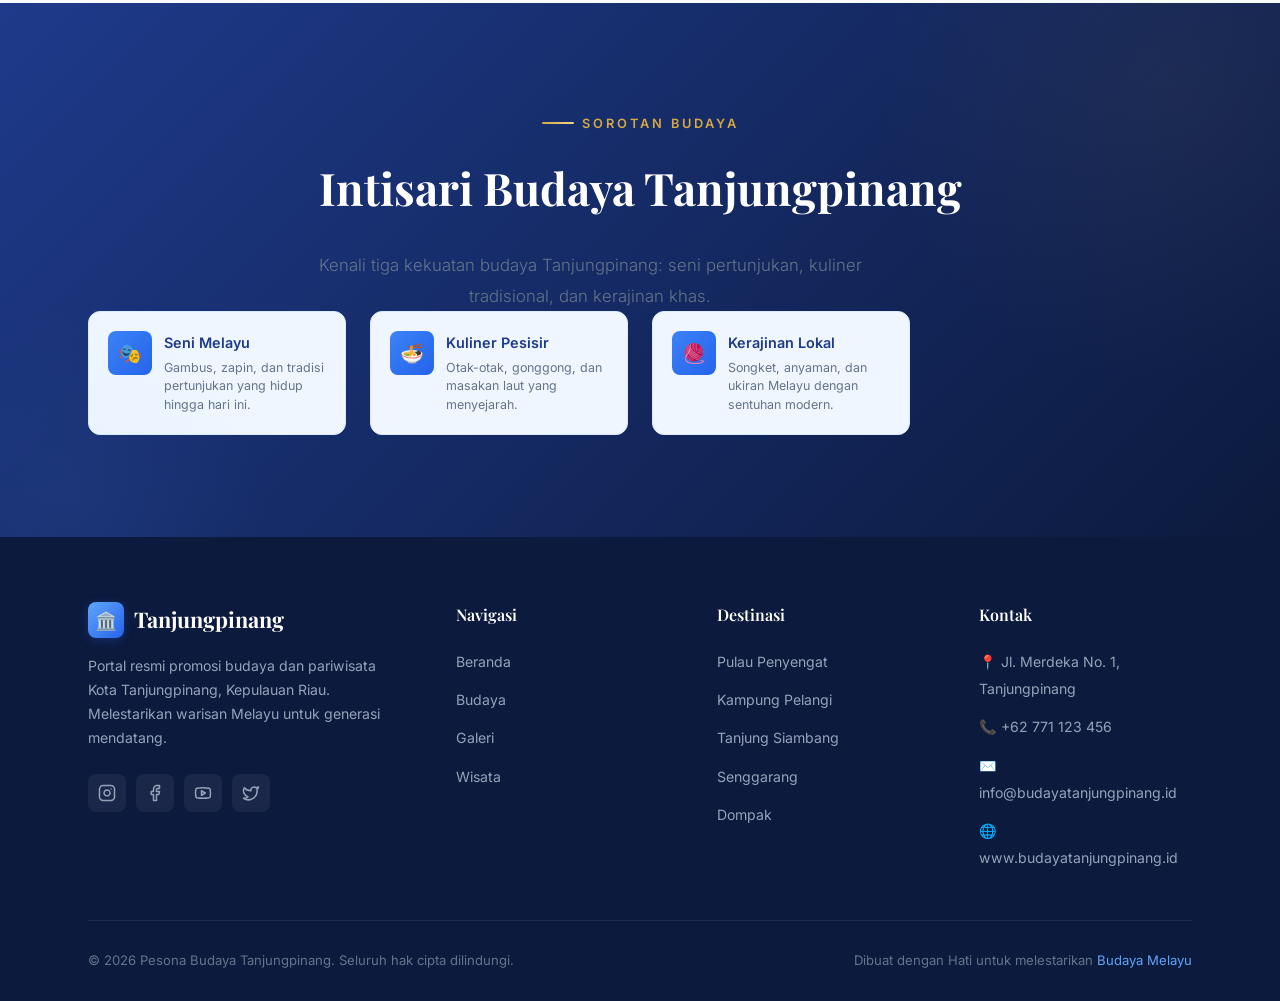
==== commit b251f310: "Menyelesaikan conflict pada index dan script" ====
--- a/index.html
+++ b/index.html
@@ -10,7 +10,7 @@
 </head>
 <body>
 
-  <!-- ========== NAVIGATION ========== -->
+  <!-- ========== Section Navigasi ========== -->
   <nav class="navbar" id="navbar">
     <div class="container">
       <a href="index.html" class="nav-logo">
@@ -31,7 +31,7 @@
     </div>
   </nav>
 
-  <!-- ========== HERO ========== -->
+  <!-- ========== Section Hero ========== -->
   <section class="hero" id="hero">
     <div class="hero-overlay"></div>
 
@@ -84,7 +84,7 @@
     </div>
   </section>
 
-  <!-- ========== ABOUT ========== -->
+  <!-- ========== Section Tentang ========== -->
   <section class="about" id="tentang">
     <div class="container">
       <div class="about-centered reveal">
@@ -129,7 +129,7 @@
     </div>
   </section>
 
-  <!-- ========== CULTURE ========== -->
+  <!-- ========== Section Budaya ========== -->
   <section class="culture" id="budaya">
     <div class="container">
       <div class="culture-header reveal">
@@ -199,7 +199,7 @@
     </div>
   </section>
 
-  <!-- ========== DESTINATIONS ========== -->
+  <!-- ========== Section Destinasi ========== -->
   <section class="destinations" id="destinasi">
     <div class="container">
       <div class="dest-header reveal">
@@ -243,7 +243,11 @@
     </div>
   </section>
 
+<<<<<<< HEAD
   <!-- ========== BUDAYA UNGGULAN ========== -->
+=======
+  <!-- ========== Section Gurindam ========== -->
+>>>>>>> a253cff3acfa4f6fb72b5244b40fa6df2b76164b
   <section class="gurindam" id="gurindam">
     <div class="container">
       <div class="gurindam-content reveal-scale">
@@ -280,7 +284,7 @@
     </div>
   </section>
 
-  <!-- ========== FOOTER ========== -->
+  <!-- ========== Section Footer ========== -->
   <footer class="footer">
     <div class="container">
       <div class="footer-grid">
@@ -340,7 +344,7 @@
       <div class="footer-bottom">
         <span>&copy; 2026 Pesona Budaya Tanjungpinang. Seluruh hak cipta dilindungi.</span>
         <span>
-          Dibuat dengan ❤️ untuk melestarikan <a href="#">Budaya Melayu</a>
+          Dibuat dengan Hati untuk melestarikan <a href="#">Budaya Melayu</a>
         </span>
       </div>
     </div>
--- a/style.css
+++ b/style.css
@@ -1,12 +1,9 @@
-/* ============================================
-   TANJUNGPINANG BUDAYA - Design System
-   Theme: Blue Minimalist Elegant (Clean / No Images)
-   ============================================ */
-
-/* ---------- Google Fonts ---------- */
+
+
+/* Google Fonts (Playfair Display untuk judul, Inter untuk isi teksnya) */
 @import url('https://fonts.googleapis.com/css2?family=Playfair+Display:ital,wght@0,400;0,500;0,600;0,700;1,400;1,500&family=Inter:wght@300;400;500;600;700&display=swap');
 
-/* ---------- CSS Custom Properties ---------- */
+/* CSS Custom Properties */
 :root {
   /* Primary Blues */
   --blue-50: #eff6ff;
@@ -182,9 +179,7 @@
   transform: translateY(0);
 }
 
-/* ============================================
-   NAVIGATION
-   ============================================ */
+/* Navigasi */
 .navbar {
   position: fixed;
   top: 0;
@@ -323,9 +318,7 @@
   background: var(--gray-700);
 }
 
-/* ============================================
-   HERO SECTION (Pure Gradient — No Image)
-   ============================================ */
+/* HERO SECTION (Pure Gradient — No Image)*/
 .hero {
   position: relative;
   min-height: 100vh;
@@ -563,9 +556,7 @@
   letter-spacing: 0.5px;
 }
 
-/* ============================================
-   ABOUT SECTION (Full-width text, no image)
-   ============================================ */
+/* Tentang Full-width text, no image */
 .about {
   padding: var(--section-padding) 0;
   background: var(--white);
@@ -630,9 +621,7 @@
   line-height: 1.5;
 }
 
-/* ============================================
-   BUDAYA / CULTURE SECTION (Icon cards, no images)
-   ============================================ */
+/*Budaya Icon cards, no images*/
 .culture {
   padding: var(--section-padding) 0;
   background: linear-gradient(180deg, var(--off-white) 0%, var(--blue-50) 100%);
@@ -724,9 +713,7 @@
   transform: translateX(3px);
 }
 
-/* ============================================
-   DESTINATIONS SECTION (Text-only layout)
-   ============================================ */
+/* Section Destinasi (Text-only layout) */
 .destinations {
   padding: var(--section-padding) 0;
   background: var(--white);
@@ -797,9 +784,7 @@
   line-height: 1.6;
 }
 
-/* ============================================
-   GURINDAM SECTION
-   ============================================ */
+/* Section Gurindam */
 .gurindam {
   padding: var(--section-padding) 0;
   background: linear-gradient(135deg, var(--blue-800) 0%, var(--blue-950) 100%);
@@ -926,9 +911,7 @@
   opacity: 0.8;
 }
 
-/* ============================================
-   FOOTER
-   ============================================ */
+/* Footer */
 .footer {
   background: var(--blue-950);
   color: var(--gray-300);
@@ -1021,9 +1004,7 @@
   color: var(--blue-300);
 }
 
-/* ============================================
-   RESPONSIVE
-   ============================================ */
+/* Responsive */
 @media (max-width: 1024px) {
   .hero-stats-inner {
     grid-template-columns: repeat(2, 1fr);
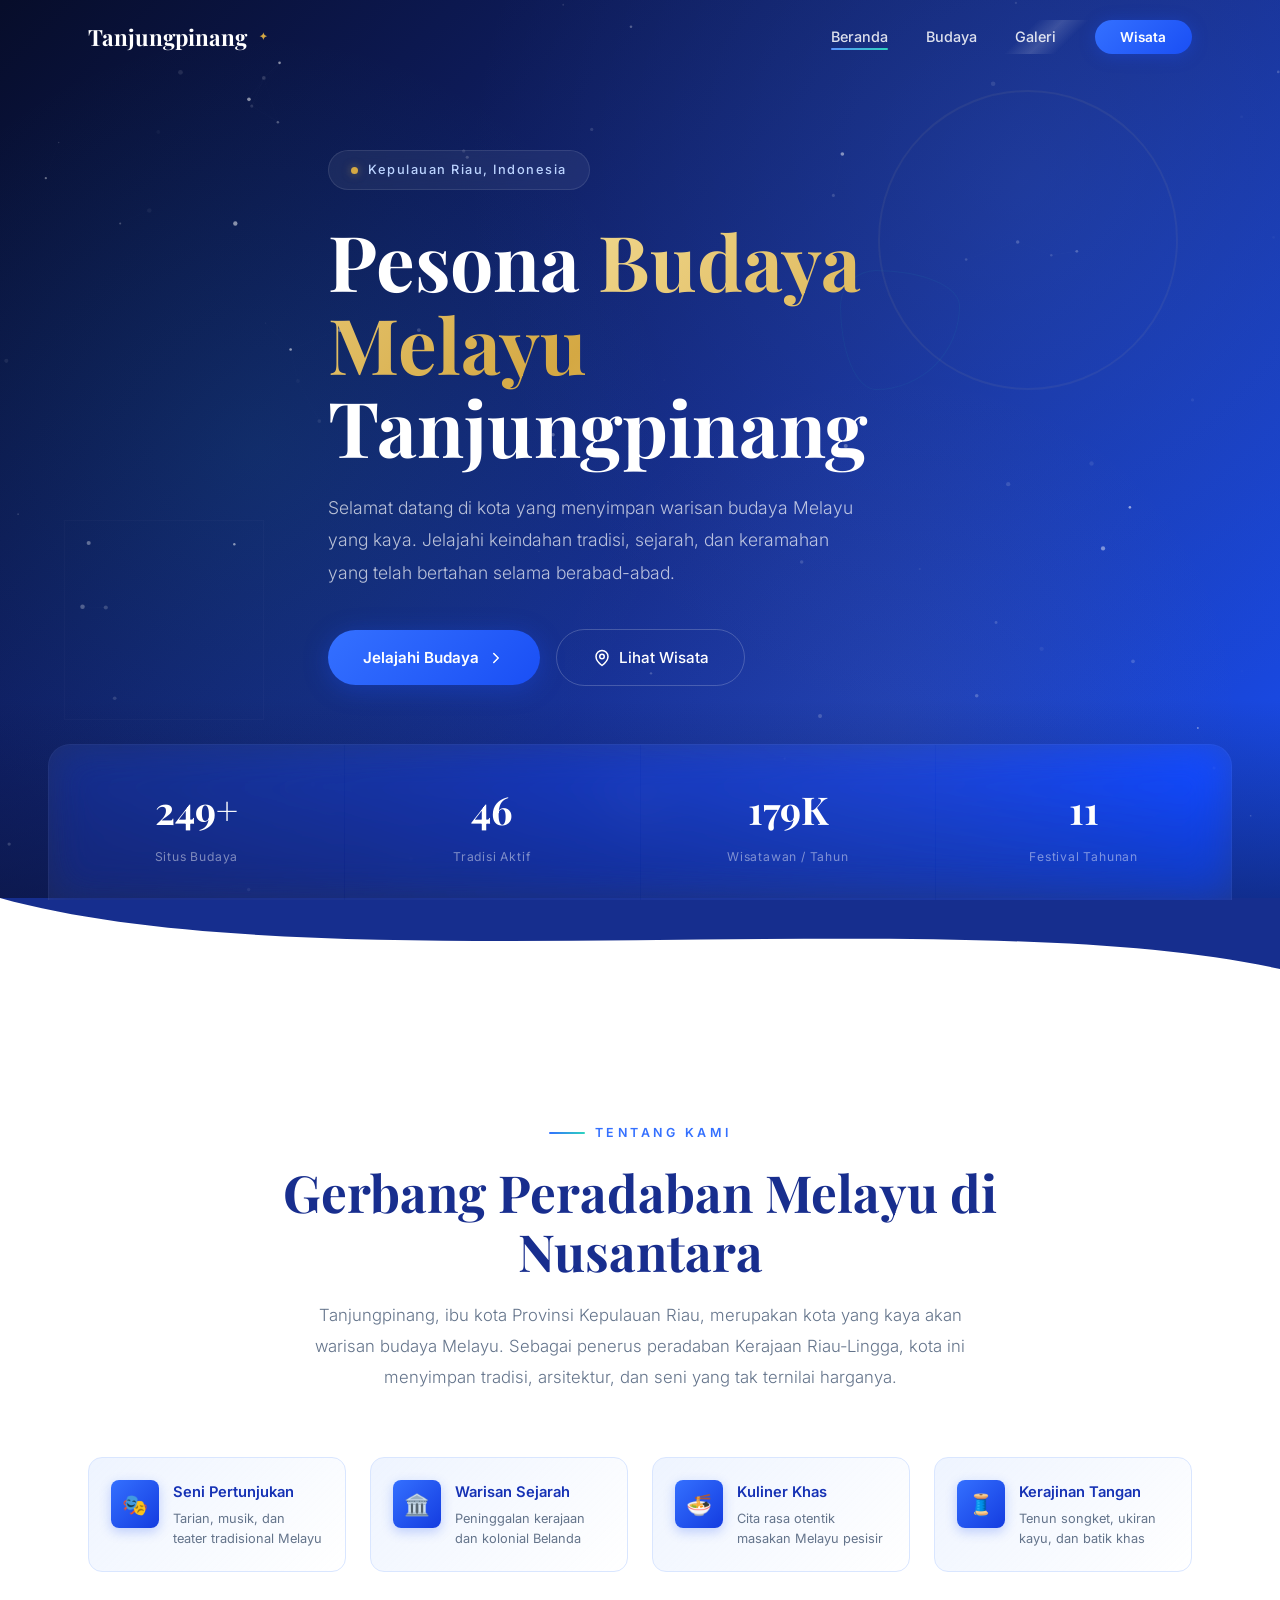
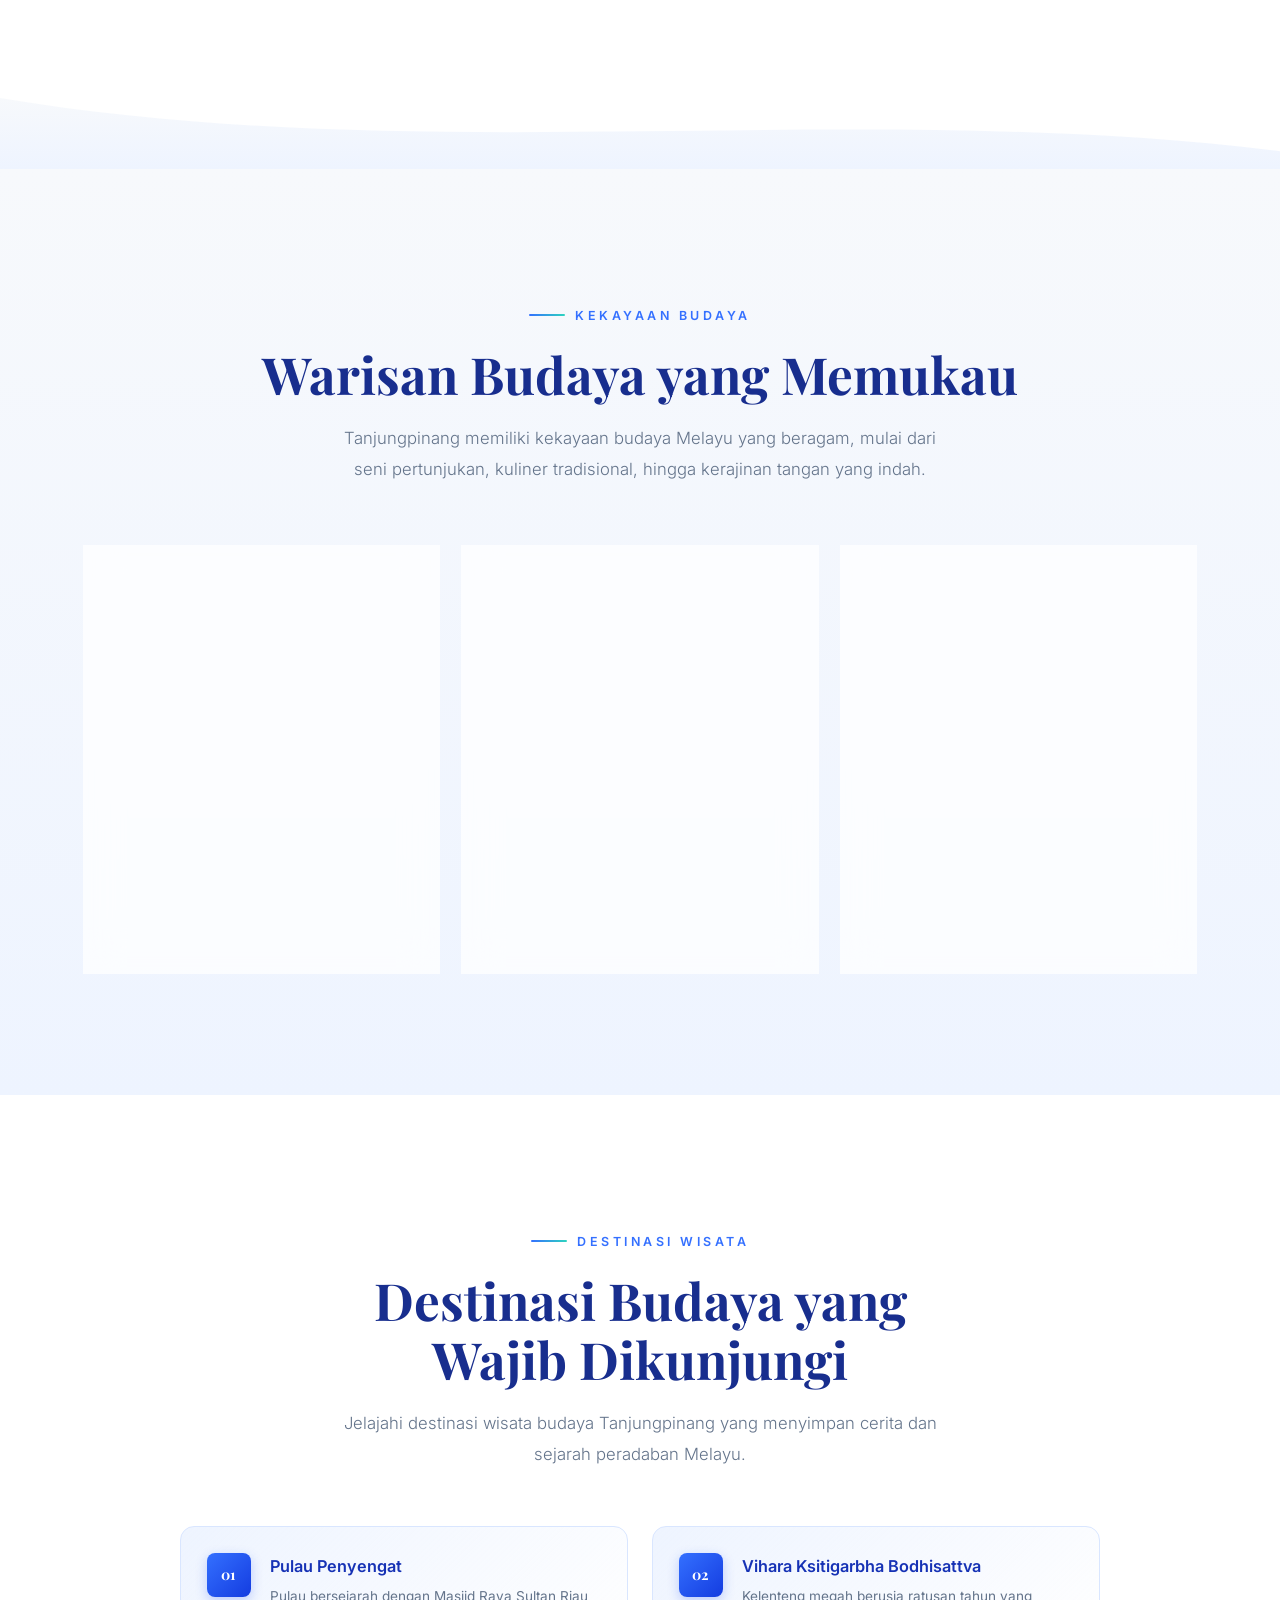
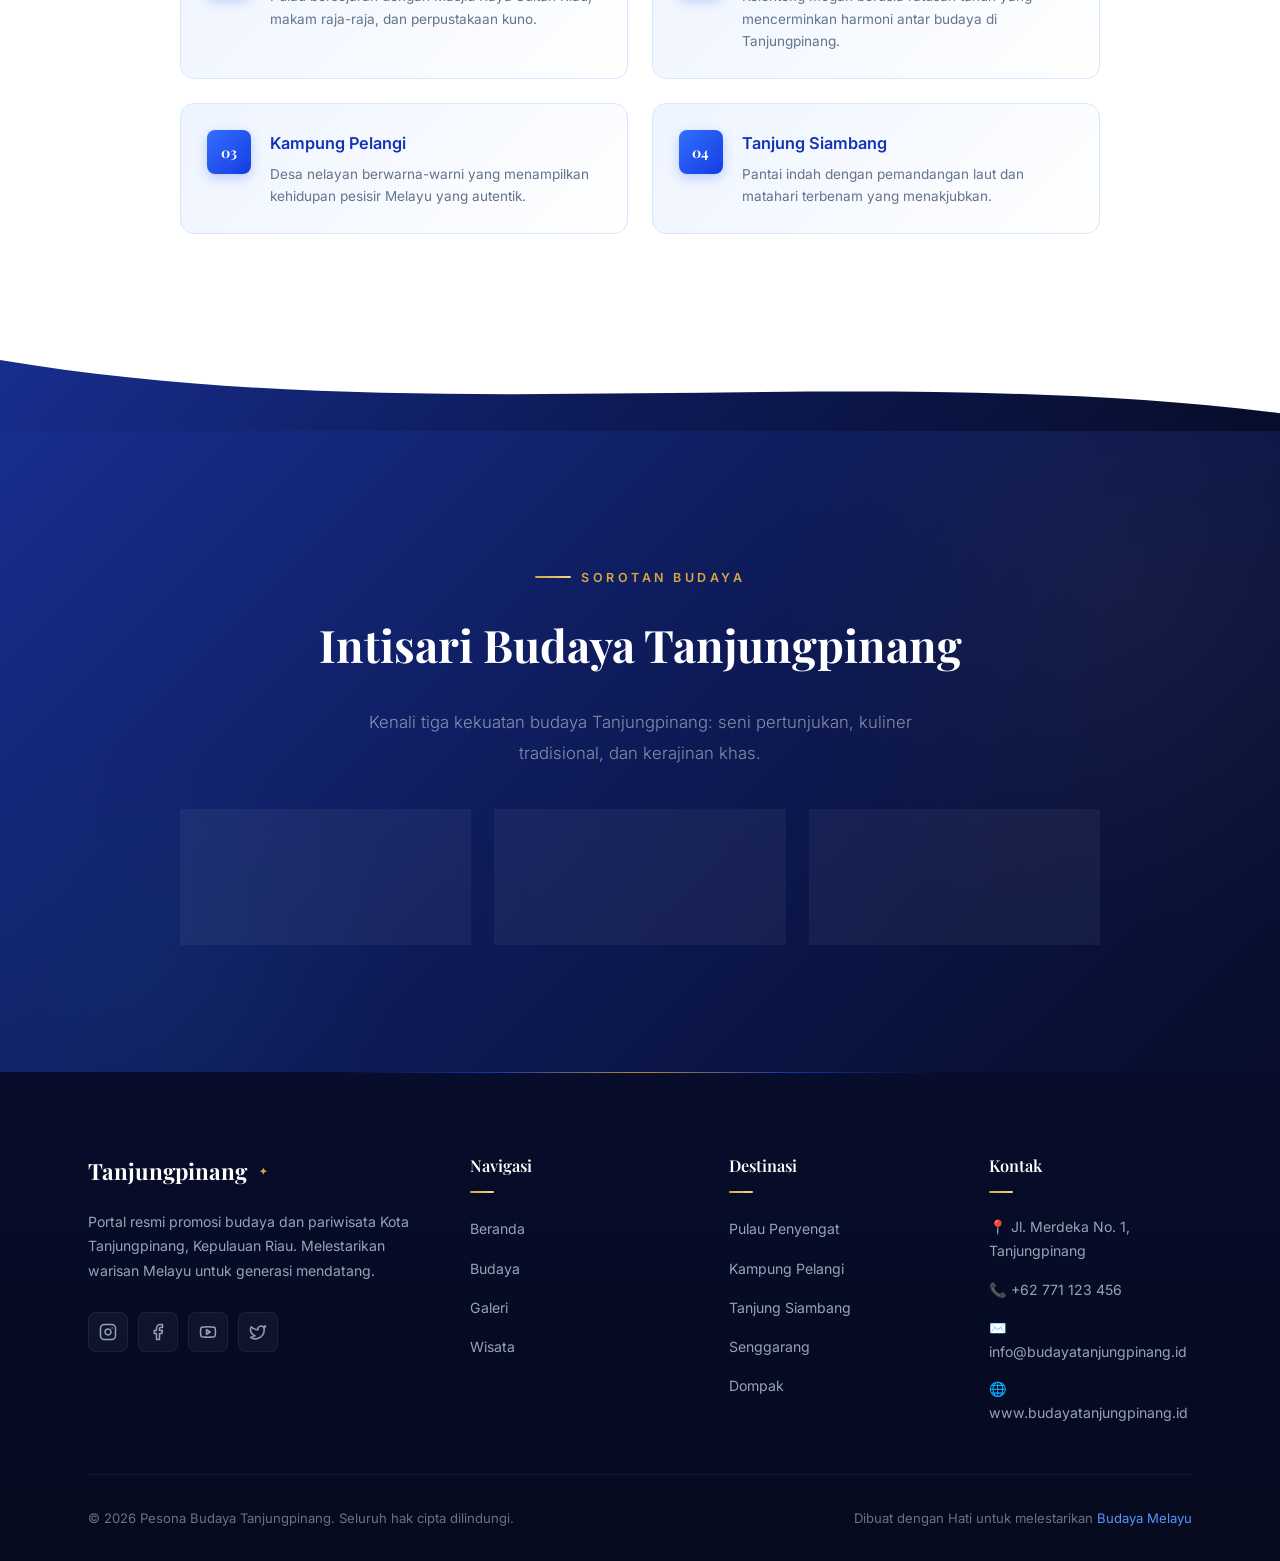
==== commit ec63a32c: "Perbaiki beberapa desain" ====
--- a/index.html
+++ b/index.html
@@ -10,11 +10,18 @@
 </head>
 <body>
 
+  <!-- Page Loader -->
+  <div class="page-loader" id="page-loader">
+    <div class="loader-spinner"></div>
+  </div>
+
+  <!-- Scroll Progress Bar -->
+  <div class="scroll-progress" id="scroll-progress"></div>
+
   <!-- ========== Section Navigasi ========== -->
   <nav class="navbar" id="navbar">
     <div class="container">
       <a href="index.html" class="nav-logo">
-        <div class="nav-logo-icon">🏛️</div>
         <span>Tanjungpinang</span>
       </a>
       <ul class="nav-links" id="nav-links">
@@ -34,6 +41,12 @@
   <!-- ========== Section Hero ========== -->
   <section class="hero" id="hero">
     <div class="hero-overlay"></div>
+    <canvas id="hero-particles"></canvas>
+
+    <!-- Floating Ornaments -->
+    <div class="hero-ornament hero-ornament-1"></div>
+    <div class="hero-ornament hero-ornament-2"></div>
+    <div class="hero-ornament hero-ornament-3"></div>
 
     <div class="container hero-content">
       <div class="hero-badge">
@@ -84,6 +97,13 @@
     </div>
   </section>
 
+  <!-- Wave Divider: Hero → About -->
+  <div class="wave-divider" style="background: var(--white); margin-top: -2px;">
+    <svg viewBox="0 0 1440 100" preserveAspectRatio="none" xmlns="http://www.w3.org/2000/svg">
+      <path fill="#162e8e" d="M0,0 C360,100 1080,0 1440,80 L1440,0 L0,0 Z"/>
+    </svg>
+  </div>
+
   <!-- ========== Section Tentang ========== -->
   <section class="about" id="tentang">
     <div class="container">
@@ -129,6 +149,13 @@
     </div>
   </section>
 
+  <!-- Wave Divider: About → Culture -->
+  <div class="wave-divider" style="background: linear-gradient(180deg, var(--off-white) 0%, var(--blue-50) 100%); margin-top: -2px;">
+    <svg viewBox="0 0 1440 80" preserveAspectRatio="none" xmlns="http://www.w3.org/2000/svg">
+      <path fill="#ffffff" d="M0,0 C480,80 960,0 1440,60 L1440,0 L0,0 Z"/>
+    </svg>
+  </div>
+
   <!-- ========== Section Budaya ========== -->
   <section class="culture" id="budaya">
     <div class="container">
@@ -148,12 +175,12 @@
             <span>🎶</span>
           </div>
           <div class="culture-card-body">
-            <h3>Tari Zapin & Joget</h3>
+            <h3>Tari Zapin &amp; Joget</h3>
             <p>
               Tarian tradisional Melayu yang memadukan gerakan anggun dengan iringan gambus dan marwas. 
               Tari Zapin menjadi simbol keanggunan budaya Melayu Kepulauan Riau.
             </p>
-            <a href="#" class="card-link">
+            <a href="budaya.html" class="card-link">
               Selengkapnya
               <svg xmlns="http://www.w3.org/2000/svg" width="16" height="16" viewBox="0 0 24 24" fill="none" stroke="currentColor" stroke-width="2" stroke-linecap="round" stroke-linejoin="round"><path d="M5 12h14"/><path d="m12 5 7 7-7 7"/></svg>
             </a>
@@ -171,7 +198,7 @@
               Nikmati sajian khas seperti Otak-Otak, Gonggong, Luti Gendang, dan Mie Tarempa. 
               Setiap hidangan menceritakan kisah laut dan tradisi masak turun-temurun.
             </p>
-            <a href="#" class="card-link">
+            <a href="budaya.html" class="card-link">
               Selengkapnya
               <svg xmlns="http://www.w3.org/2000/svg" width="16" height="16" viewBox="0 0 24 24" fill="none" stroke="currentColor" stroke-width="2" stroke-linecap="round" stroke-linejoin="round"><path d="M5 12h14"/><path d="m12 5 7 7-7 7"/></svg>
             </a>
@@ -184,12 +211,12 @@
             <span>🧶</span>
           </div>
           <div class="culture-card-body">
-            <h3>Songket & Kerajinan</h3>
+            <h3>Songket &amp; Kerajinan</h3>
             <p>
               Tenun songket dengan benang emas, ukiran kayu bermotif flora Melayu, dan berbagai 
               kerajinan tangan yang menjadi kebanggaan pengrajin lokal.
             </p>
-            <a href="#" class="card-link">
+            <a href="budaya.html" class="card-link">
               Selengkapnya
               <svg xmlns="http://www.w3.org/2000/svg" width="16" height="16" viewBox="0 0 24 24" fill="none" stroke="currentColor" stroke-width="2" stroke-linecap="round" stroke-linejoin="round"><path d="M5 12h14"/><path d="m12 5 7 7-7 7"/></svg>
             </a>
@@ -243,11 +270,14 @@
     </div>
   </section>
 
-<<<<<<< HEAD
-  <!-- ========== BUDAYA UNGGULAN ========== -->
-=======
-  <!-- ========== Section Gurindam ========== -->
->>>>>>> a253cff3acfa4f6fb72b5244b40fa6df2b76164b
+  <!-- Wave Divider: Destinations → Gurindam -->
+  <div class="wave-divider" style="background: linear-gradient(135deg, var(--blue-900) 0%, var(--blue-950) 50%, #070d2a 100%); margin-top: -2px;">
+    <svg viewBox="0 0 1440 80" preserveAspectRatio="none" xmlns="http://www.w3.org/2000/svg">
+      <path fill="#ffffff" d="M0,0 C480,80 960,0 1440,60 L1440,0 L0,0 Z"/>
+    </svg>
+  </div>
+
+  <!-- ========== Section Sorotan Budaya ========== -->
   <section class="gurindam" id="gurindam">
     <div class="container">
       <div class="gurindam-content reveal-scale">
@@ -289,8 +319,7 @@
     <div class="container">
       <div class="footer-grid">
         <div class="footer-brand">
-          <a href="#" class="nav-logo">
-            <div class="nav-logo-icon">🏛️</div>
+          <a href="index.html" class="nav-logo">
             <span>Tanjungpinang</span>
           </a>
           <p>
@@ -350,6 +379,11 @@
     </div>
   </footer>
 
+  <!-- Back to Top Button -->
+  <button class="back-to-top" id="back-to-top" aria-label="Kembali ke atas">
+    <svg xmlns="http://www.w3.org/2000/svg" width="20" height="20" viewBox="0 0 24 24" fill="none" stroke="currentColor" stroke-width="2" stroke-linecap="round" stroke-linejoin="round"><path d="m18 15-6-6-6 6"/></svg>
+  </button>
+
   <script src="script.js"></script>
 </body>
 </html>
--- a/style.css
+++ b/style.css
@@ -5,24 +5,32 @@
 
 /* CSS Custom Properties */
 :root {
-  /* Primary Blues */
-  --blue-50: #eff6ff;
-  --blue-100: #dbeafe;
-  --blue-200: #bfdbfe;
-  --blue-300: #93c5fd;
-  --blue-400: #60a5fa;
-  --blue-500: #3b82f6;
-  --blue-600: #2563eb;
-  --blue-700: #1d4ed8;
-  --blue-800: #1e3a8a;
-  --blue-900: #172554;
-  --blue-950: #0c1a3d;
-
-  /* Accent & Neutral */
+  /* Primary Palette — richer, more saturated */
+  --blue-50: #eef4ff;
+  --blue-100: #d9e6ff;
+  --blue-200: #bcd4ff;
+  --blue-300: #8eb8ff;
+  --blue-400: #5a93ff;
+  --blue-500: #3470ff;
+  --blue-600: #1a4ff5;
+  --blue-700: #143ce0;
+  --blue-800: #1632b5;
+  --blue-900: #182e8e;
+  --blue-950: #0d1a56;
+
+  /* Accent — warm gold */
   --gold: #d4a843;
   --gold-light: #f0d78c;
+  --gold-dark: #b08930;
+
+  /* Teal accent for variety */
+  --teal-400: #2dd4bf;
+  --teal-500: #14b8a6;
+
+  /* Neutral */
   --white: #ffffff;
-  --off-white: #f8fafc;
+  --off-white: #f7f9fc;
+  --gray-50: #f8fafc;
   --gray-100: #f1f5f9;
   --gray-200: #e2e8f0;
   --gray-300: #cbd5e1;
@@ -38,25 +46,28 @@
   --font-body: 'Inter', -apple-system, BlinkMacSystemFont, sans-serif;
 
   /* Spacing */
-  --section-padding: clamp(4rem, 8vw, 8rem);
+  --section-padding: clamp(5rem, 10vw, 9rem);
   --container-max: 1200px;
   --container-padding: clamp(1.5rem, 4vw, 3rem);
 
   /* Transitions */
   --ease-smooth: cubic-bezier(0.25, 0.46, 0.45, 0.94);
   --ease-bounce: cubic-bezier(0.34, 1.56, 0.64, 1);
+  --ease-out-expo: cubic-bezier(0.19, 1, 0.22, 1);
 
   /* Shadows */
-  --shadow-sm: 0 1px 3px rgba(0, 0, 0, 0.08);
-  --shadow-md: 0 4px 20px rgba(0, 0, 0, 0.1);
-  --shadow-lg: 0 10px 40px rgba(0, 0, 0, 0.12);
-  --shadow-xl: 0 20px 60px rgba(0, 0, 0, 0.15);
+  --shadow-sm: 0 1px 3px rgba(0, 0, 0, 0.06), 0 1px 2px rgba(0, 0, 0, 0.04);
+  --shadow-md: 0 4px 20px rgba(0, 0, 0, 0.08);
+  --shadow-lg: 0 10px 40px rgba(0, 0, 0, 0.1);
+  --shadow-xl: 0 20px 60px rgba(0, 0, 0, 0.12);
+  --shadow-glow: 0 0 40px rgba(52, 112, 255, 0.15);
+  --shadow-gold-glow: 0 0 40px rgba(212, 168, 67, 0.2);
 
   /* Border Radius */
   --radius-sm: 8px;
-  --radius-md: 12px;
-  --radius-lg: 20px;
-  --radius-xl: 28px;
+  --radius-md: 14px;
+  --radius-lg: 22px;
+  --radius-xl: 32px;
   --radius-full: 9999px;
 }
 
@@ -93,6 +104,56 @@
   list-style: none;
 }
 
+img {
+  max-width: 100%;
+  display: block;
+}
+
+/* ---------- Page Loading ---------- */
+.page-loader {
+  position: fixed;
+  inset: 0;
+  z-index: 9999;
+  background: var(--blue-950);
+  display: flex;
+  align-items: center;
+  justify-content: center;
+  transition: opacity 0.6s ease, visibility 0.6s ease;
+}
+
+.page-loader.loaded {
+  opacity: 0;
+  visibility: hidden;
+  pointer-events: none;
+}
+
+.page-loader .loader-spinner {
+  width: 48px;
+  height: 48px;
+  border: 3px solid rgba(255, 255, 255, 0.1);
+  border-top-color: var(--gold);
+  border-radius: 50%;
+  animation: spin 0.8s linear infinite;
+}
+
+@keyframes spin {
+  to { transform: rotate(360deg); }
+}
+
+/* ---------- Progress Bar ---------- */
+.scroll-progress {
+  position: fixed;
+  top: 0;
+  left: 0;
+  width: 0%;
+  height: 3px;
+  background: linear-gradient(90deg, var(--blue-500), var(--teal-400), var(--gold));
+  z-index: 1001;
+  transition: none;
+  border-radius: 0 2px 2px 0;
+  box-shadow: 0 0 10px rgba(52, 112, 255, 0.5);
+}
+
 /* ---------- Utility ---------- */
 .container {
   max-width: var(--container-max);
@@ -103,31 +164,31 @@
 .section-label {
   display: inline-flex;
   align-items: center;
-  gap: 8px;
+  gap: 10px;
   font-family: var(--font-body);
-  font-size: 0.8rem;
+  font-size: 0.78rem;
   font-weight: 600;
-  letter-spacing: 3px;
+  letter-spacing: 3.5px;
   text-transform: uppercase;
   color: var(--blue-500);
-  margin-bottom: 1rem;
+  margin-bottom: 1.2rem;
 }
 
 .section-label::before {
   content: '';
   display: inline-block;
-  width: 32px;
+  width: 36px;
   height: 2px;
-  background: linear-gradient(90deg, var(--blue-500), var(--blue-300));
+  background: linear-gradient(90deg, var(--blue-500), var(--teal-400));
   border-radius: 2px;
 }
 
 .section-title {
   font-family: var(--font-display);
-  font-size: clamp(2rem, 4vw, 3rem);
-  font-weight: 600;
+  font-size: clamp(2rem, 4vw, 3.2rem);
+  font-weight: 700;
   color: var(--blue-900);
-  line-height: 1.2;
+  line-height: 1.15;
   margin-bottom: 1.2rem;
 }
 
@@ -135,15 +196,33 @@
   font-size: 1.05rem;
   color: var(--gray-500);
   max-width: 600px;
-  line-height: 1.8;
+  line-height: 1.85;
   font-weight: 300;
+}
+
+/* ---------- Wave Dividers ---------- */
+.wave-divider {
+  position: relative;
+  width: 100%;
+  overflow: hidden;
+  line-height: 0;
+}
+
+.wave-divider svg {
+  display: block;
+  width: 100%;
+  height: auto;
+}
+
+.wave-divider.flip {
+  transform: scaleY(-1);
 }
 
 /* ---------- Scroll Reveal Animation ---------- */
 .reveal {
   opacity: 0;
-  transform: translateY(40px);
-  transition: opacity 0.8s var(--ease-smooth), transform 0.8s var(--ease-smooth);
+  transform: translateY(50px);
+  transition: opacity 0.9s var(--ease-out-expo), transform 0.9s var(--ease-out-expo);
 }
 
 .reveal.visible {
@@ -153,8 +232,8 @@
 
 .reveal-scale {
   opacity: 0;
-  transform: scale(0.9);
-  transition: opacity 0.8s var(--ease-smooth), transform 0.8s var(--ease-smooth);
+  transform: scale(0.88);
+  transition: opacity 0.9s var(--ease-out-expo), transform 0.9s var(--ease-out-expo);
 }
 
 .reveal-scale.visible {
@@ -165,36 +244,40 @@
 /* Stagger children */
 .stagger-children > * {
   opacity: 0;
-  transform: translateY(30px);
-  transition: opacity 0.6s var(--ease-smooth), transform 0.6s var(--ease-smooth);
-}
-
-.stagger-children.visible > *:nth-child(1) { transition-delay: 0.1s; }
-.stagger-children.visible > *:nth-child(2) { transition-delay: 0.2s; }
-.stagger-children.visible > *:nth-child(3) { transition-delay: 0.3s; }
-.stagger-children.visible > *:nth-child(4) { transition-delay: 0.4s; }
+  transform: translateY(35px);
+  transition: opacity 0.7s var(--ease-out-expo), transform 0.7s var(--ease-out-expo);
+}
+
+.stagger-children.visible > *:nth-child(1) { transition-delay: 0.08s; }
+.stagger-children.visible > *:nth-child(2) { transition-delay: 0.18s; }
+.stagger-children.visible > *:nth-child(3) { transition-delay: 0.28s; }
+.stagger-children.visible > *:nth-child(4) { transition-delay: 0.38s; }
+.stagger-children.visible > *:nth-child(5) { transition-delay: 0.48s; }
+.stagger-children.visible > *:nth-child(6) { transition-delay: 0.58s; }
 
 .stagger-children.visible > * {
   opacity: 1;
   transform: translateY(0);
 }
 
-/* Navigasi */
+/* ================================================
+   NAVIGASI
+   ================================================ */
 .navbar {
   position: fixed;
   top: 0;
   left: 0;
   right: 0;
   z-index: 1000;
-  padding: 1rem 0;
-  transition: all 0.4s var(--ease-smooth);
+  padding: 1.1rem 0;
+  transition: all 0.5s var(--ease-smooth);
 }
 
 .navbar.scrolled {
-  background: rgba(255, 255, 255, 0.92);
-  backdrop-filter: blur(20px);
-  -webkit-backdrop-filter: blur(20px);
-  box-shadow: 0 1px 20px rgba(0, 0, 0, 0.06);
+  background: rgba(255, 255, 255, 0.88);
+  backdrop-filter: blur(24px) saturate(180%);
+  -webkit-backdrop-filter: blur(24px) saturate(180%);
+  box-shadow: 0 1px 24px rgba(0, 0, 0, 0.06);
   padding: 0.6rem 0;
 }
 
@@ -209,27 +292,28 @@
   align-items: center;
   gap: 10px;
   font-family: var(--font-display);
-  font-size: 1.35rem;
+  font-size: 1.4rem;
   font-weight: 700;
   color: var(--white);
   transition: color 0.4s;
+  position: relative;
+}
+
+.nav-logo::after {
+  content: '✦';
+  font-size: 0.6rem;
+  color: var(--gold);
+  margin-left: 2px;
+  animation: twinkle 2s ease-in-out infinite;
+}
+
+@keyframes twinkle {
+  0%, 100% { opacity: 1; transform: scale(1); }
+  50% { opacity: 0.4; transform: scale(0.7); }
 }
 
 .navbar.scrolled .nav-logo {
-  color: var(--blue-800);
-}
-
-.nav-logo-icon {
-  width: 36px;
-  height: 36px;
-  background: linear-gradient(135deg, var(--blue-400), var(--blue-600));
-  border-radius: var(--radius-sm);
-  display: flex;
-  align-items: center;
-  justify-content: center;
-  font-size: 1.1rem;
-  color: white;
-  box-shadow: 0 2px 10px rgba(37, 99, 235, 0.3);
+  color: var(--blue-900);
 }
 
 .nav-links {
@@ -249,13 +333,13 @@
 .nav-links a::after {
   content: '';
   position: absolute;
-  bottom: -4px;
+  bottom: -5px;
   left: 0;
   width: 0;
   height: 2px;
-  background: var(--blue-400);
+  background: linear-gradient(90deg, var(--blue-400), var(--teal-400));
   border-radius: 2px;
-  transition: width 0.3s var(--ease-smooth);
+  transition: width 0.4s var(--ease-out-expo);
 }
 
 .nav-links a:hover::after,
@@ -276,19 +360,34 @@
 }
 
 .nav-cta {
-  padding: 0.55rem 1.4rem !important;
-  background: linear-gradient(135deg, var(--blue-500), var(--blue-600));
+  padding: 0.55rem 1.6rem !important;
+  background: linear-gradient(135deg, var(--blue-500), var(--blue-600)) !important;
   color: white !important;
-  border-radius: var(--radius-full);
+  border-radius: var(--radius-full) !important;
   font-weight: 600 !important;
   font-size: 0.85rem !important;
-  box-shadow: 0 2px 15px rgba(37, 99, 235, 0.3);
+  box-shadow: 0 2px 16px rgba(26, 79, 245, 0.35);
   transition: transform 0.3s var(--ease-bounce), box-shadow 0.3s !important;
+  position: relative;
+  overflow: hidden;
+}
+
+.nav-cta::before {
+  content: '';
+  position: absolute;
+  inset: 0;
+  background: linear-gradient(135deg, transparent 30%, rgba(255,255,255,0.15) 50%, transparent 70%);
+  transform: translateX(-100%);
+  transition: transform 0.6s;
+}
+
+.nav-cta:hover::before {
+  transform: translateX(100%);
 }
 
 .nav-cta:hover {
   transform: translateY(-2px);
-  box-shadow: 0 4px 20px rgba(37, 99, 235, 0.4) !important;
+  box-shadow: 0 4px 24px rgba(26, 79, 245, 0.45) !important;
 }
 
 .nav-cta::after {
@@ -304,6 +403,7 @@
   padding: 5px;
   background: none;
   border: none;
+  z-index: 1001;
 }
 
 .nav-toggle span {
@@ -311,20 +411,44 @@
   height: 2px;
   background: var(--white);
   border-radius: 2px;
-  transition: all 0.3s;
+  transition: all 0.4s var(--ease-out-expo);
+  transform-origin: center;
+}
+
+.nav-toggle.active span:nth-child(1) {
+  transform: translateY(7px) rotate(45deg);
+}
+
+.nav-toggle.active span:nth-child(2) {
+  opacity: 0;
+  transform: scaleX(0);
+}
+
+.nav-toggle.active span:nth-child(3) {
+  transform: translateY(-7px) rotate(-45deg);
 }
 
 .navbar.scrolled .nav-toggle span {
   background: var(--gray-700);
 }
 
-/* HERO SECTION (Pure Gradient — No Image)*/
+/* ================================================
+   HERO SECTION
+   ================================================ */
 .hero {
   position: relative;
   min-height: 100vh;
   display: flex;
   align-items: center;
   overflow: hidden;
+}
+
+/* Particle Canvas */
+#hero-particles {
+  position: absolute;
+  inset: 0;
+  z-index: 1;
+  pointer-events: none;
 }
 
 .hero-overlay {
@@ -332,97 +456,177 @@
   inset: 0;
   background: linear-gradient(
     135deg,
-    var(--blue-950) 0%,
-    var(--blue-900) 30%,
-    var(--blue-800) 60%,
-    var(--blue-700) 100%
+    #070d2a 0%,
+    #0d1a56 25%,
+    #162e8e 55%,
+    #1a4ff5 100%
   );
   z-index: 0;
 }
 
-/* Subtle decorative shapes */
+/* Animated gradient overlay */
 .hero-overlay::before {
   content: '';
   position: absolute;
-  top: -20%;
-  right: -10%;
-  width: 600px;
-  height: 600px;
-  background: radial-gradient(circle, rgba(96, 165, 250, 0.12) 0%, transparent 70%);
-  border-radius: 50%;
+  inset: 0;
+  background: 
+    radial-gradient(ellipse 600px 600px at 20% 50%, rgba(45, 212, 191, 0.08) 0%, transparent 70%),
+    radial-gradient(ellipse 800px 800px at 80% 20%, rgba(90, 147, 255, 0.12) 0%, transparent 70%),
+    radial-gradient(ellipse 500px 500px at 70% 80%, rgba(212, 168, 67, 0.06) 0%, transparent 70%);
+  animation: heroGlow 8s ease-in-out infinite alternate;
+}
+
+@keyframes heroGlow {
+  0% { opacity: 0.6; transform: scale(1); }
+  100% { opacity: 1; transform: scale(1.1); }
 }
 
 .hero-overlay::after {
   content: '';
   position: absolute;
-  bottom: -15%;
-  left: -5%;
-  width: 400px;
-  height: 400px;
-  background: radial-gradient(circle, rgba(212, 168, 67, 0.06) 0%, transparent 70%);
+  bottom: 0;
+  left: 0;
+  right: 0;
+  height: 200px;
+  background: linear-gradient(to top, rgba(7, 13, 42, 0.5), transparent);
+}
+
+/* Floating Ornaments */
+.hero-ornament {
+  position: absolute;
+  z-index: 1;
+  pointer-events: none;
+  opacity: 0.06;
+}
+
+.hero-ornament-1 {
+  top: 10%;
+  right: 8%;
+  width: 300px;
+  height: 300px;
+  border: 2px solid var(--gold-light);
   border-radius: 50%;
+  animation: floatOrb 12s ease-in-out infinite;
+}
+
+.hero-ornament-2 {
+  bottom: 20%;
+  left: 5%;
+  width: 200px;
+  height: 200px;
+  border: 1px solid rgba(255, 255, 255, 0.3);
+  transform: rotate(45deg);
+  animation: floatOrb 10s ease-in-out infinite reverse;
+}
+
+.hero-ornament-3 {
+  top: 30%;
+  right: 25%;
+  width: 120px;
+  height: 120px;
+  border: 1px solid var(--teal-400);
+  border-radius: 30% 70% 70% 30% / 30% 30% 70% 70%;
+  animation: morphFloat 15s ease-in-out infinite;
+}
+
+@keyframes floatOrb {
+  0%, 100% { transform: translateY(0) rotate(0deg); }
+  25% { transform: translateY(-20px) rotate(5deg); }
+  75% { transform: translateY(15px) rotate(-3deg); }
+}
+
+@keyframes morphFloat {
+  0%, 100% { 
+    border-radius: 30% 70% 70% 30% / 30% 30% 70% 70%;
+    transform: translateY(0) rotate(0deg);
+  }
+  33% { 
+    border-radius: 70% 30% 30% 70% / 70% 70% 30% 30%;
+    transform: translateY(-25px) rotate(15deg);
+  }
+  66% { 
+    border-radius: 50% 50% 30% 70% / 40% 60% 40% 60%;
+    transform: translateY(10px) rotate(-10deg);
+  }
 }
 
 .hero-content {
   position: relative;
   z-index: 2;
-  max-width: 700px;
-  padding-top: 4rem;
+  max-width: 720px;
+  padding-top: 2rem;
+  padding-bottom: 6rem;
 }
 
 .hero-badge {
   display: inline-flex;
   align-items: center;
-  gap: 8px;
-  padding: 0.45rem 1.2rem;
-  background: rgba(255, 255, 255, 0.08);
-  backdrop-filter: blur(10px);
-  border: 1px solid rgba(255, 255, 255, 0.12);
+  gap: 10px;
+  padding: 0.5rem 1.4rem;
+  background: rgba(255, 255, 255, 0.06);
+  backdrop-filter: blur(16px);
+  border: 1px solid rgba(255, 255, 255, 0.1);
   border-radius: var(--radius-full);
   font-size: 0.8rem;
   font-weight: 500;
   color: var(--blue-200);
-  margin-bottom: 1.5rem;
-  letter-spacing: 1px;
+  margin-bottom: 1.8rem;
+  letter-spacing: 1.5px;
+  animation: fadeInUp 0.8s var(--ease-out-expo) both;
+}
+
+@keyframes fadeInUp {
+  from { opacity: 0; transform: translateY(30px); }
+  to { opacity: 1; transform: translateY(0); }
 }
 
 .hero-badge .dot {
-  width: 6px;
-  height: 6px;
+  width: 7px;
+  height: 7px;
   background: var(--gold);
   border-radius: 50%;
   animation: pulse 2s ease-in-out infinite;
+  box-shadow: 0 0 8px rgba(212, 168, 67, 0.5);
 }
 
 @keyframes pulse {
-  0%, 100% { opacity: 1; transform: scale(1); }
-  50% { opacity: 0.6; transform: scale(1.5); }
+  0%, 100% { opacity: 1; transform: scale(1); box-shadow: 0 0 8px rgba(212, 168, 67, 0.5); }
+  50% { opacity: 0.6; transform: scale(1.5); box-shadow: 0 0 16px rgba(212, 168, 67, 0.3); }
 }
 
 .hero h1 {
   font-family: var(--font-display);
-  font-size: clamp(2.8rem, 6vw, 4.5rem);
+  font-size: clamp(2.8rem, 6vw, 4.8rem);
   font-weight: 700;
   color: var(--white);
-  line-height: 1.1;
+  line-height: 1.08;
   margin-bottom: 1.5rem;
+  animation: fadeInUp 0.8s var(--ease-out-expo) 0.15s both;
 }
 
 .hero h1 span {
   display: inline;
-  background: linear-gradient(135deg, var(--gold-light), var(--gold));
+  background: linear-gradient(135deg, var(--gold-light), var(--gold), var(--gold-light));
+  background-size: 200% 100%;
   -webkit-background-clip: text;
   -webkit-text-fill-color: transparent;
   background-clip: text;
+  animation: shimmer 4s ease-in-out infinite;
+}
+
+@keyframes shimmer {
+  0%, 100% { background-position: 0% 50%; }
+  50% { background-position: 100% 50%; }
 }
 
 .hero-desc {
   font-size: 1.1rem;
-  color: rgba(255, 255, 255, 0.75);
-  line-height: 1.8;
+  color: rgba(255, 255, 255, 0.7);
+  line-height: 1.85;
   margin-bottom: 2.5rem;
-  max-width: 520px;
+  max-width: 540px;
   font-weight: 300;
+  animation: fadeInUp 0.8s var(--ease-out-expo) 0.3s both;
 }
 
 .hero-actions {
@@ -430,13 +634,14 @@
   align-items: center;
   gap: 1rem;
   flex-wrap: wrap;
+  animation: fadeInUp 0.8s var(--ease-out-expo) 0.45s both;
 }
 
 .btn-primary {
   display: inline-flex;
   align-items: center;
   gap: 8px;
-  padding: 0.85rem 2rem;
+  padding: 0.9rem 2.2rem;
   background: linear-gradient(135deg, var(--blue-500), var(--blue-600));
   color: white;
   font-family: var(--font-body);
@@ -445,34 +650,67 @@
   border: none;
   border-radius: var(--radius-full);
   cursor: pointer;
-  box-shadow: 0 4px 20px rgba(37, 99, 235, 0.35);
+  box-shadow: 0 4px 24px rgba(26, 79, 245, 0.35);
   transition: transform 0.3s var(--ease-bounce), box-shadow 0.3s;
+  position: relative;
+  overflow: hidden;
+}
+
+.btn-primary::before {
+  content: '';
+  position: absolute;
+  inset: 0;
+  background: linear-gradient(135deg, transparent 20%, rgba(255,255,255,0.2) 50%, transparent 80%);
+  transform: translateX(-100%);
+  transition: transform 0.5s;
+}
+
+.btn-primary:hover::before {
+  transform: translateX(100%);
 }
 
 .btn-primary:hover {
   transform: translateY(-3px);
-  box-shadow: 0 8px 30px rgba(37, 99, 235, 0.45);
+  box-shadow: 0 8px 32px rgba(26, 79, 245, 0.45);
 }
 
 .btn-outline {
   display: inline-flex;
   align-items: center;
   gap: 8px;
-  padding: 0.85rem 2rem;
+  padding: 0.9rem 2.2rem;
   background: transparent;
   color: white;
   font-family: var(--font-body);
   font-size: 0.95rem;
   font-weight: 500;
-  border: 1.5px solid rgba(255, 255, 255, 0.25);
+  border: 1.5px solid rgba(255, 255, 255, 0.2);
   border-radius: var(--radius-full);
   cursor: pointer;
-  transition: all 0.3s;
+  transition: all 0.4s var(--ease-out-expo);
+  position: relative;
+  overflow: hidden;
+}
+
+.btn-outline::before {
+  content: '';
+  position: absolute;
+  inset: 0;
+  background: rgba(255, 255, 255, 0.06);
+  transform: scaleX(0);
+  transform-origin: right;
+  transition: transform 0.4s var(--ease-out-expo);
+  border-radius: var(--radius-full);
+}
+
+.btn-outline:hover::before {
+  transform: scaleX(1);
+  transform-origin: left;
 }
 
 .btn-outline:hover {
-  background: rgba(255, 255, 255, 0.08);
-  border-color: rgba(255, 255, 255, 0.5);
+  border-color: rgba(255, 255, 255, 0.45);
+  box-shadow: 0 0 20px rgba(255, 255, 255, 0.05);
 }
 
 /* Hero scroll indicator */
@@ -485,25 +723,25 @@
   display: flex;
   flex-direction: column;
   align-items: center;
-  gap: 8px;
-  color: rgba(255, 255, 255, 0.4);
-  font-size: 0.7rem;
-  letter-spacing: 2px;
+  gap: 10px;
+  color: rgba(255, 255, 255, 0.35);
+  font-size: 0.68rem;
+  letter-spacing: 3px;
   text-transform: uppercase;
 }
 
 .scroll-line {
   width: 1px;
-  height: 40px;
+  height: 44px;
   background: linear-gradient(to bottom, rgba(255,255,255,0.4), transparent);
-  animation: scrollDown 2s ease-in-out infinite;
+  animation: scrollDown 2.5s ease-in-out infinite;
 }
 
 @keyframes scrollDown {
   0% { transform: scaleY(0); transform-origin: top; opacity: 1; }
   50% { transform: scaleY(1); transform-origin: top; opacity: 1; }
   51% { transform: scaleY(1); transform-origin: bottom; opacity: 1; }
-  100% { transform: scaleY(0); transform-origin: bottom; opacity: 0.5; }
+  100% { transform: scaleY(0); transform-origin: bottom; opacity: 0.3; }
 }
 
 /* Hero floating stats */
@@ -522,50 +760,71 @@
   display: grid;
   grid-template-columns: repeat(4, 1fr);
   gap: 1px;
-  background: rgba(255, 255, 255, 0.06);
-  backdrop-filter: blur(15px);
+  background: rgba(255, 255, 255, 0.04);
+  backdrop-filter: blur(20px) saturate(150%);
+  -webkit-backdrop-filter: blur(20px) saturate(150%);
   border-radius: var(--radius-lg) var(--radius-lg) 0 0;
   overflow: hidden;
-  border: 1px solid rgba(255, 255, 255, 0.08);
+  border: 1px solid rgba(255, 255, 255, 0.06);
   border-bottom: none;
 }
 
 .stat-item {
-  padding: 1.8rem 1.5rem;
+  padding: 2rem 1.5rem;
   text-align: center;
-  background: rgba(255, 255, 255, 0.03);
-  transition: background 0.3s;
+  background: rgba(255, 255, 255, 0.02);
+  transition: background 0.4s, transform 0.3s;
+  position: relative;
+}
+
+.stat-item::after {
+  content: '';
+  position: absolute;
+  bottom: 0;
+  left: 50%;
+  transform: translateX(-50%) scaleX(0);
+  width: 40px;
+  height: 2px;
+  background: var(--gold);
+  transition: transform 0.4s var(--ease-out-expo);
 }
 
 .stat-item:hover {
   background: rgba(255, 255, 255, 0.06);
 }
 
+.stat-item:hover::after {
+  transform: translateX(-50%) scaleX(1);
+}
+
 .stat-number {
   font-family: var(--font-display);
-  font-size: clamp(1.6rem, 3vw, 2.2rem);
+  font-size: clamp(1.6rem, 3vw, 2.4rem);
   font-weight: 700;
   color: var(--white);
   margin-bottom: 0.3rem;
 }
 
 .stat-label {
-  font-size: 0.78rem;
-  color: rgba(255, 255, 255, 0.5);
+  font-size: 0.76rem;
+  color: rgba(255, 255, 255, 0.45);
   font-weight: 400;
-  letter-spacing: 0.5px;
-}
-
-/* Tentang Full-width text, no image */
+  letter-spacing: 0.8px;
+}
+
+/* ================================================
+   ABOUT SECTION
+   ================================================ */
 .about {
   padding: var(--section-padding) 0;
   background: var(--white);
+  position: relative;
 }
 
 .about-centered {
   text-align: center;
   max-width: 750px;
-  margin: 0 auto 3.5rem;
+  margin: 0 auto 4rem;
 }
 
 .about-desc {
@@ -582,49 +841,78 @@
 .about-feature {
   display: flex;
   align-items: flex-start;
-  gap: 12px;
-  padding: 1.2rem;
-  background: var(--blue-50);
+  gap: 14px;
+  padding: 1.4rem;
+  background: linear-gradient(135deg, var(--blue-50), rgba(255,255,255,0.8));
   border-radius: var(--radius-md);
   border: 1px solid var(--blue-100);
-  transition: transform 0.3s var(--ease-bounce), box-shadow 0.3s;
+  transition: transform 0.4s var(--ease-bounce), box-shadow 0.4s, border-color 0.4s;
+  position: relative;
+  overflow: hidden;
+}
+
+.about-feature::before {
+  content: '';
+  position: absolute;
+  top: 0;
+  left: 0;
+  width: 100%;
+  height: 3px;
+  background: linear-gradient(90deg, var(--blue-500), var(--teal-400));
+  transform: scaleX(0);
+  transform-origin: left;
+  transition: transform 0.4s var(--ease-out-expo);
+}
+
+.about-feature:hover::before {
+  transform: scaleX(1);
 }
 
 .about-feature:hover {
-  transform: translateY(-4px);
-  box-shadow: var(--shadow-md);
+  transform: translateY(-6px);
+  box-shadow: var(--shadow-lg);
+  border-color: var(--blue-200);
 }
 
 .about-feature-icon {
-  width: 44px;
-  height: 44px;
-  min-width: 44px;
+  width: 48px;
+  height: 48px;
+  min-width: 48px;
   display: flex;
   align-items: center;
   justify-content: center;
-  background: linear-gradient(135deg, var(--blue-500), var(--blue-600));
+  background: linear-gradient(135deg, var(--blue-500), var(--blue-700));
   border-radius: var(--radius-sm);
-  font-size: 1.2rem;
+  font-size: 1.3rem;
   color: white;
+  box-shadow: 0 4px 12px rgba(26, 79, 245, 0.25);
+  transition: transform 0.3s;
+}
+
+.about-feature:hover .about-feature-icon {
+  transform: rotate(-5deg) scale(1.05);
 }
 
 .about-feature h4 {
-  font-size: 0.9rem;
+  font-size: 0.92rem;
   font-weight: 600;
   color: var(--blue-800);
-  margin-bottom: 3px;
+  margin-bottom: 4px;
 }
 
 .about-feature p {
-  font-size: 0.78rem;
+  font-size: 0.8rem;
   color: var(--gray-500);
-  line-height: 1.5;
-}
-
-/*Budaya Icon cards, no images*/
+  line-height: 1.55;
+}
+
+/* ================================================
+   CULTURE SECTION
+   ================================================ */
 .culture {
   padding: var(--section-padding) 0;
   background: linear-gradient(180deg, var(--off-white) 0%, var(--blue-50) 100%);
+  position: relative;
 }
 
 .culture-header {
@@ -643,40 +931,79 @@
 }
 
 .culture-card {
-  background: var(--white);
+  background: rgba(255, 255, 255, 0.75);
+  backdrop-filter: blur(16px);
+  -webkit-backdrop-filter: blur(16px);
   border-radius: var(--radius-lg);
   overflow: hidden;
   box-shadow: var(--shadow-sm);
-  border: 1px solid var(--gray-100);
-  transition: transform 0.4s var(--ease-bounce), box-shadow 0.4s;
+  border: 1px solid rgba(255, 255, 255, 0.8);
+  transition: transform 0.5s var(--ease-bounce), box-shadow 0.5s;
+  position: relative;
+}
+
+.culture-card::before {
+  content: '';
+  position: absolute;
+  inset: 0;
+  border-radius: var(--radius-lg);
+  padding: 1px;
+  background: linear-gradient(135deg, transparent, var(--blue-200), transparent);
+  -webkit-mask: linear-gradient(#fff 0 0) content-box, linear-gradient(#fff 0 0);
+  -webkit-mask-composite: xor;
+  mask-composite: exclude;
+  opacity: 0;
+  transition: opacity 0.4s;
+}
+
+.culture-card:hover::before {
+  opacity: 1;
 }
 
 .culture-card:hover {
-  transform: translateY(-8px);
-  box-shadow: var(--shadow-lg);
+  transform: translateY(-10px);
+  box-shadow: var(--shadow-xl), var(--shadow-glow);
 }
 
 .culture-card-icon {
-  height: 120px;
+  height: 130px;
   display: flex;
   align-items: center;
   justify-content: center;
   background: linear-gradient(135deg, var(--blue-50), var(--blue-100));
   border-bottom: 1px solid var(--blue-100);
+  position: relative;
+  overflow: hidden;
+}
+
+.culture-card-icon::before {
+  content: '';
+  position: absolute;
+  width: 150px;
+  height: 150px;
+  background: radial-gradient(circle, rgba(52, 112, 255, 0.08), transparent 70%);
+  border-radius: 50%;
+  animation: floatOrb 6s ease-in-out infinite;
 }
 
 .culture-card-icon span {
-  font-size: 3rem;
+  font-size: 3.2rem;
   line-height: 1;
+  filter: drop-shadow(0 4px 8px rgba(0,0,0,0.1));
+  transition: transform 0.4s var(--ease-bounce);
+}
+
+.culture-card:hover .culture-card-icon span {
+  transform: scale(1.15) rotate(-5deg);
 }
 
 .culture-card-body {
-  padding: 1.8rem;
+  padding: 2rem;
 }
 
 .culture-card-body h3 {
   font-family: var(--font-display);
-  font-size: 1.3rem;
+  font-size: 1.35rem;
   font-weight: 600;
   color: var(--blue-900);
   margin-bottom: 0.6rem;
@@ -685,8 +1012,8 @@
 .culture-card-body p {
   font-size: 0.9rem;
   color: var(--gray-500);
-  line-height: 1.7;
-  margin-bottom: 1.2rem;
+  line-height: 1.75;
+  margin-bottom: 1.4rem;
 }
 
 .card-link {
@@ -696,11 +1023,12 @@
   font-size: 0.85rem;
   font-weight: 600;
   color: var(--blue-600);
-  transition: gap 0.3s;
+  transition: gap 0.3s var(--ease-out-expo), color 0.3s;
 }
 
 .card-link:hover {
-  gap: 10px;
+  gap: 12px;
+  color: var(--blue-500);
 }
 
 .card-link svg {
@@ -710,13 +1038,16 @@
 }
 
 .card-link:hover svg {
-  transform: translateX(3px);
-}
-
-/* Section Destinasi (Text-only layout) */
+  transform: translateX(4px);
+}
+
+/* ================================================
+   DESTINATIONS SECTION
+   ================================================ */
 .destinations {
   padding: var(--section-padding) 0;
   background: var(--white);
+  position: relative;
 }
 
 .dest-header {
@@ -733,33 +1064,48 @@
   display: grid;
   grid-template-columns: repeat(2, 1fr);
   gap: 1.5rem;
-  max-width: 900px;
+  max-width: 920px;
   margin: 0 auto;
 }
 
 .dest-item {
   display: flex;
   align-items: flex-start;
-  gap: 1rem;
-  padding: 1.5rem;
+  gap: 1.2rem;
+  padding: 1.6rem;
   border-radius: var(--radius-md);
-  background: var(--blue-50);
+  background: linear-gradient(135deg, var(--blue-50), rgba(255,255,255,0.6));
   border: 1px solid var(--blue-100);
-  transition: all 0.3s var(--ease-bounce);
+  transition: all 0.4s var(--ease-bounce);
   cursor: pointer;
+  position: relative;
+  overflow: hidden;
+}
+
+.dest-item::before {
+  content: '';
+  position: absolute;
+  inset: 0;
+  background: linear-gradient(135deg, rgba(52, 112, 255, 0.03), rgba(20, 184, 166, 0.03));
+  opacity: 0;
+  transition: opacity 0.4s;
+}
+
+.dest-item:hover::before {
+  opacity: 1;
 }
 
 .dest-item:hover {
   background: var(--white);
   border-color: var(--blue-200);
-  box-shadow: var(--shadow-md);
-  transform: translateY(-4px);
+  box-shadow: var(--shadow-lg);
+  transform: translateY(-5px);
 }
 
 .dest-item-num {
-  width: 40px;
-  height: 40px;
-  min-width: 40px;
+  width: 44px;
+  height: 44px;
+  min-width: 44px;
   display: flex;
   align-items: center;
   justify-content: center;
@@ -769,49 +1115,61 @@
   font-size: 0.9rem;
   font-weight: 700;
   border-radius: var(--radius-sm);
+  box-shadow: 0 4px 12px rgba(26, 79, 245, 0.25);
+  transition: transform 0.3s var(--ease-bounce), box-shadow 0.3s;
+}
+
+.dest-item:hover .dest-item-num {
+  transform: rotate(-8deg) scale(1.08);
+  box-shadow: 0 6px 18px rgba(26, 79, 245, 0.35);
 }
 
 .dest-item h4 {
-  font-size: 1rem;
+  font-size: 1.02rem;
   font-weight: 600;
   color: var(--blue-800);
-  margin-bottom: 4px;
+  margin-bottom: 5px;
 }
 
 .dest-item p {
   font-size: 0.85rem;
   color: var(--gray-500);
-  line-height: 1.6;
-}
-
-/* Section Gurindam */
+  line-height: 1.65;
+}
+
+/* ================================================
+   GURINDAM / SOROTAN BUDAYA SECTION
+   ================================================ */
 .gurindam {
   padding: var(--section-padding) 0;
-  background: linear-gradient(135deg, var(--blue-800) 0%, var(--blue-950) 100%);
+  background: linear-gradient(135deg, var(--blue-900) 0%, var(--blue-950) 50%, #070d2a 100%);
   position: relative;
   overflow: hidden;
 }
 
+/* Animated background orbs */
 .gurindam::before {
   content: '';
   position: absolute;
-  top: -40%;
+  top: -30%;
   right: -15%;
-  width: 600px;
-  height: 600px;
-  background: radial-gradient(circle, rgba(212, 168, 67, 0.06) 0%, transparent 70%);
+  width: 700px;
+  height: 700px;
+  background: radial-gradient(circle, rgba(212, 168, 67, 0.05) 0%, transparent 70%);
   border-radius: 50%;
+  animation: floatOrb 20s ease-in-out infinite;
 }
 
 .gurindam::after {
   content: '';
   position: absolute;
-  bottom: -30%;
-  left: -10%;
-  width: 400px;
-  height: 400px;
-  background: radial-gradient(circle, rgba(96, 165, 250, 0.05) 0%, transparent 70%);
+  bottom: -25%;
+  left: -8%;
+  width: 500px;
+  height: 500px;
+  background: radial-gradient(circle, rgba(45, 212, 191, 0.04) 0%, transparent 70%);
   border-radius: 50%;
+  animation: floatOrb 15s ease-in-out infinite reverse;
 }
 
 .gurindam-content {
@@ -819,6 +1177,11 @@
   position: relative;
   z-index: 1;
   max-width: 700px;
+  margin: 0 auto;
+}
+
+.gurindam .section-subtitle {
+  color: rgba(255, 255, 255, 0.5);
   margin: 0 auto;
 }
 
@@ -911,30 +1274,85 @@
   opacity: 0.8;
 }
 
-/* Footer */
+/* Sorotan Budaya — 3 kekuatan budaya centered */
+.gurindam .about-features {
+  grid-template-columns: repeat(3, 1fr);
+  max-width: 920px;
+  margin: 2.5rem auto 0;
+  position: relative;
+  z-index: 1;
+}
+
+.gurindam .about-feature {
+  background: rgba(255, 255, 255, 0.05);
+  border: 1px solid rgba(255, 255, 255, 0.08);
+  backdrop-filter: blur(16px);
+  -webkit-backdrop-filter: blur(16px);
+  transition: transform 0.4s var(--ease-bounce), background 0.4s, box-shadow 0.4s;
+}
+
+.gurindam .about-feature::before {
+  background: linear-gradient(90deg, var(--gold), var(--gold-light));
+}
+
+.gurindam .about-feature:hover {
+  background: rgba(255, 255, 255, 0.1);
+  transform: translateY(-6px);
+  box-shadow: 0 8px 30px rgba(212, 168, 67, 0.1);
+}
+
+.gurindam .about-feature-icon {
+  background: linear-gradient(135deg, var(--gold), var(--gold-light));
+  box-shadow: 0 4px 12px rgba(212, 168, 67, 0.3);
+}
+
+.gurindam .about-feature h4 {
+  color: var(--white);
+}
+
+.gurindam .about-feature p {
+  color: rgba(255, 255, 255, 0.6);
+}
+
+/* ================================================
+   FOOTER
+   ================================================ */
 .footer {
-  background: var(--blue-950);
+  background: linear-gradient(180deg, #070d2a, #050a1e);
   color: var(--gray-300);
-  padding: 4rem 0 0;
+  padding: 5rem 0 0;
+  position: relative;
+  overflow: hidden;
+}
+
+.footer::before {
+  content: '';
+  position: absolute;
+  top: 0;
+  left: 50%;
+  transform: translateX(-50%);
+  width: 600px;
+  height: 1px;
+  background: linear-gradient(90deg, transparent, var(--blue-800), var(--gold-dark), var(--blue-800), transparent);
 }
 
 .footer-grid {
   display: grid;
-  grid-template-columns: 1.5fr 1fr 1fr 1fr;
-  gap: 3rem;
+  grid-template-columns: 1.6fr 1fr 1fr 1fr;
+  gap: 3.5rem;
   padding-bottom: 3rem;
-  border-bottom: 1px solid rgba(255, 255, 255, 0.08);
+  border-bottom: 1px solid rgba(255, 255, 255, 0.06);
 }
 
 .footer-brand .nav-logo {
-  margin-bottom: 1rem;
+  margin-bottom: 1.2rem;
 }
 
 .footer-brand p {
   font-size: 0.88rem;
   color: var(--gray-400);
-  line-height: 1.7;
-  margin-bottom: 1.5rem;
+  line-height: 1.75;
+  margin-bottom: 1.8rem;
 }
 
 .footer-socials {
@@ -943,54 +1361,71 @@
 }
 
 .footer-socials a {
-  width: 38px;
-  height: 38px;
+  width: 40px;
+  height: 40px;
   display: flex;
   align-items: center;
   justify-content: center;
-  background: rgba(255, 255, 255, 0.06);
+  background: rgba(255, 255, 255, 0.04);
+  border: 1px solid rgba(255, 255, 255, 0.06);
   border-radius: var(--radius-sm);
   color: var(--gray-400);
   font-size: 1rem;
-  transition: all 0.3s;
+  transition: all 0.4s var(--ease-bounce);
 }
 
 .footer-socials a:hover {
-  background: var(--blue-600);
+  background: linear-gradient(135deg, var(--blue-600), var(--blue-500));
+  border-color: transparent;
   color: var(--white);
-  transform: translateY(-3px);
+  transform: translateY(-4px);
+  box-shadow: 0 4px 16px rgba(26, 79, 245, 0.3);
 }
 
 .footer-col h4 {
   font-family: var(--font-display);
-  font-size: 1rem;
+  font-size: 1.02rem;
   font-weight: 600;
   color: var(--white);
-  margin-bottom: 1.2rem;
+  margin-bottom: 1.4rem;
+  position: relative;
+  padding-bottom: 0.8rem;
+}
+
+.footer-col h4::after {
+  content: '';
+  position: absolute;
+  bottom: 0;
+  left: 0;
+  width: 24px;
+  height: 2px;
+  background: linear-gradient(90deg, var(--gold), var(--gold-light));
+  border-radius: 2px;
 }
 
 .footer-col ul {
   display: flex;
   flex-direction: column;
-  gap: 0.7rem;
+  gap: 0.75rem;
 }
 
 .footer-col ul a {
   font-size: 0.88rem;
   color: var(--gray-400);
-  transition: color 0.3s, padding-left 0.3s;
+  transition: color 0.3s, padding-left 0.3s var(--ease-out-expo);
+  display: inline-block;
 }
 
 .footer-col ul a:hover {
   color: var(--blue-400);
-  padding-left: 5px;
+  padding-left: 6px;
 }
 
 .footer-bottom {
   display: flex;
   align-items: center;
   justify-content: space-between;
-  padding: 1.8rem 0;
+  padding: 2rem 0;
   font-size: 0.82rem;
   color: var(--gray-500);
 }
@@ -1004,130 +1439,128 @@
   color: var(--blue-300);
 }
 
-/* Responsive */
-@media (max-width: 1024px) {
-  .hero-stats-inner {
-    grid-template-columns: repeat(2, 1fr);
-  }
-
-  .about-features {
-    grid-template-columns: repeat(2, 1fr);
-  }
-
-  .culture-grid {
-    grid-template-columns: repeat(2, 1fr);
-  }
-
-  .footer-grid {
-    grid-template-columns: 1fr 1fr;
-    gap: 2rem;
-  }
-}
-
-@media (max-width: 768px) {
-  .nav-links {
-    display: none;
-    position: fixed;
-    top: 0;
-    right: 0;
-    width: 280px;
-    height: 100vh;
-    flex-direction: column;
-    padding: 5rem 2rem 2rem;
-    background: var(--white);
-    box-shadow: -5px 0 30px rgba(0, 0, 0, 0.1);
-    gap: 1.5rem;
-  }
-
-  .nav-links.open {
-    display: flex;
-  }
-
-  .nav-links a {
-    color: var(--gray-700) !important;
-    font-size: 1rem;
-  }
-
-  .nav-cta {
-    width: 100%;
-    text-align: center;
-    justify-content: center;
-  }
-
-  .nav-toggle {
-    display: flex;
-  }
-
-  .hero h1 {
-    font-size: clamp(2.2rem, 8vw, 3rem);
-  }
-
-  .hero-stats-inner {
-    grid-template-columns: repeat(2, 1fr);
-  }
-
-  .stat-item {
-    padding: 1.2rem 1rem;
-  }
-
-  .about-features {
-    grid-template-columns: 1fr;
-  }
-
-  .culture-grid {
-    grid-template-columns: 1fr;
-  }
-
-  .dest-list {
-    grid-template-columns: 1fr;
-  }
-
-  .footer-grid {
-    grid-template-columns: 1fr;
-  }
-
-  .footer-bottom {
-    flex-direction: column;
-    gap: 0.8rem;
-    text-align: center;
-  }
-}
-
-@media (max-width: 480px) {
-  .hero-actions {
-    flex-direction: column;
-    align-items: stretch;
-  }
-
-  .btn-primary,
-  .btn-outline {
-    justify-content: center;
-  }
-}
-
-/* ---------- Page-specific sections ---------- */
+/* ================================================
+   BACK TO TOP BUTTON
+   ================================================ */
+.back-to-top {
+  position: fixed;
+  bottom: 2rem;
+  right: 2rem;
+  width: 48px;
+  height: 48px;
+  border-radius: 50%;
+  background: linear-gradient(135deg, var(--blue-600), var(--blue-500));
+  color: white;
+  border: none;
+  cursor: pointer;
+  display: flex;
+  align-items: center;
+  justify-content: center;
+  box-shadow: 0 4px 20px rgba(26, 79, 245, 0.35);
+  opacity: 0;
+  visibility: hidden;
+  transform: translateY(20px);
+  transition: all 0.4s var(--ease-bounce);
+  z-index: 999;
+}
+
+.back-to-top.visible {
+  opacity: 1;
+  visibility: visible;
+  transform: translateY(0);
+}
+
+.back-to-top:hover {
+  transform: translateY(-4px);
+  box-shadow: 0 8px 30px rgba(26, 79, 245, 0.5);
+}
+
+.back-to-top svg {
+  width: 20px;
+  height: 20px;
+  transition: transform 0.3s;
+}
+
+.back-to-top:hover svg {
+  transform: translateY(-2px);
+}
+
+/* ================================================
+   GALLERY (galeri.html)
+   ================================================ */
+.gallery-filter {
+  display: flex;
+  justify-content: center;
+  gap: 0.6rem;
+  margin-bottom: 2.5rem;
+  flex-wrap: wrap;
+}
+
+.gallery-filter-btn {
+  padding: 0.5rem 1.4rem;
+  border: 1.5px solid var(--blue-200);
+  border-radius: var(--radius-full);
+  background: transparent;
+  color: var(--gray-600);
+  font-family: var(--font-body);
+  font-size: 0.82rem;
+  font-weight: 500;
+  cursor: pointer;
+  transition: all 0.3s var(--ease-out-expo);
+}
+
+.gallery-filter-btn:hover,
+.gallery-filter-btn.active {
+  background: linear-gradient(135deg, var(--blue-500), var(--blue-600));
+  border-color: transparent;
+  color: white;
+  box-shadow: 0 4px 16px rgba(26, 79, 245, 0.25);
+  transform: translateY(-2px);
+}
+
 .gallery-grid {
   display: grid;
   grid-template-columns: repeat(3, minmax(200px, 1fr));
-  gap: 1.5rem;
+  gap: 1.8rem;
   margin-top: 2rem;
 }
 
 .gallery-card {
-  background: var(--white);
+  background: rgba(255, 255, 255, 0.8);
+  backdrop-filter: blur(12px);
   border-radius: var(--radius-lg);
-  padding: 1.6rem;
+  padding: 0;
   box-shadow: var(--shadow-sm);
   border: 1px solid var(--gray-100);
-  transition: transform 0.3s var(--ease-smooth), box-shadow 0.3s;
+  transition: transform 0.4s var(--ease-bounce), box-shadow 0.4s;
   display: flex;
   flex-direction: column;
-  gap: 1rem;
+  overflow: hidden;
+  cursor: pointer;
+  position: relative;
+}
+
+.gallery-card::after {
+  content: '🔍';
+  position: absolute;
+  top: 50%;
+  left: 50%;
+  transform: translate(-50%, -50%) scale(0);
+  font-size: 2rem;
+  opacity: 0;
+  transition: transform 0.4s var(--ease-bounce), opacity 0.3s;
+  z-index: 3;
+  filter: grayscale(1) brightness(2);
+}
+
+.gallery-card:hover::after {
+  transform: translate(-50%, -50%) scale(1);
+  opacity: 0.7;
 }
 
 .gallery-card:hover {
-  transform: translateY(-5px);
-  box-shadow: var(--shadow-md);
+  transform: translateY(-8px);
+  box-shadow: var(--shadow-xl);
 }
 
 .gallery-card-image {
@@ -1136,35 +1569,165 @@
   display: flex;
   align-items: center;
   justify-content: center;
-  font-size: 2.2rem;
-  border-radius: var(--radius-md);
-  background: var(--blue-50);
-}
-
+  font-size: 3rem;
+  border-radius: 0;
+  background: linear-gradient(135deg, var(--blue-50), var(--blue-100));
+  position: relative;
+  overflow: hidden;
+  transition: transform 0.5s;
+}
+
+.gallery-card:hover .gallery-card-image {
+  transform: scale(1.05);
+}
+
+.gallery-card-image::after {
+  content: '';
+  position: absolute;
+  inset: 0;
+  background: linear-gradient(to top, rgba(0,0,0,0.15) 0%, transparent 60%);
+  opacity: 0;
+  transition: opacity 0.3s;
+}
+
+.gallery-card:hover .gallery-card-image::after {
+  opacity: 1;
+}
+
+.gallery-card-content {
+  padding: 1.4rem 1.6rem 1.6rem;
+}
+
+.gallery-card h3 {
+  font-family: var(--font-display);
+  font-size: 1.1rem;
+  font-weight: 600;
+  color: var(--blue-900);
+  margin-bottom: 0.35rem;
+}
+
+.gallery-card p {
+  font-size: 0.85rem;
+  color: var(--gray-500);
+  line-height: 1.6;
+}
+
+/* Lightbox */
+.lightbox-overlay {
+  position: fixed;
+  inset: 0;
+  z-index: 2000;
+  background: rgba(0, 0, 0, 0.85);
+  backdrop-filter: blur(16px);
+  -webkit-backdrop-filter: blur(16px);
+  display: flex;
+  align-items: center;
+  justify-content: center;
+  opacity: 0;
+  visibility: hidden;
+  transition: all 0.4s var(--ease-smooth);
+  cursor: pointer;
+}
+
+.lightbox-overlay.active {
+  opacity: 1;
+  visibility: visible;
+}
+
+.lightbox-content {
+  background: var(--white);
+  border-radius: var(--radius-xl);
+  padding: 3rem;
+  max-width: 520px;
+  width: 90%;
+  text-align: center;
+  transform: scale(0.85) translateY(30px);
+  transition: transform 0.5s var(--ease-out-expo);
+  cursor: auto;
+  position: relative;
+}
+
+.lightbox-overlay.active .lightbox-content {
+  transform: scale(1) translateY(0);
+}
+
+.lightbox-close {
+  position: absolute;
+  top: 1rem;
+  right: 1rem;
+  width: 36px;
+  height: 36px;
+  border-radius: 50%;
+  border: none;
+  background: var(--gray-100);
+  color: var(--gray-600);
+  cursor: pointer;
+  display: flex;
+  align-items: center;
+  justify-content: center;
+  font-size: 1.1rem;
+  transition: all 0.3s;
+}
+
+.lightbox-close:hover {
+  background: var(--blue-500);
+  color: white;
+}
+
+.lightbox-emoji {
+  font-size: 5rem;
+  margin-bottom: 1.5rem;
+  display: block;
+}
+
+.lightbox-content h3 {
+  font-family: var(--font-display);
+  font-size: 1.6rem;
+  font-weight: 700;
+  color: var(--blue-900);
+  margin-bottom: 0.6rem;
+}
+
+.lightbox-content p {
+  font-size: 0.95rem;
+  color: var(--gray-500);
+  line-height: 1.7;
+}
+
+/* ================================================
+   PAGE-SPECIFIC HERO VARIANTS
+   ================================================ */
+.hero.culture-hero {
+  min-height: 55vh;
+  padding-top: 7rem;
+  align-items: center;
+}
+
+.hero.culture-hero .hero-overlay {
+  background: linear-gradient(135deg, #0d1a56 0%, #162e8e 50%, #1a4ff5 100%);
+}
+
+.hero.culture-hero .hero-desc,
+.hero.culture-hero .hero-badge {
+  color: rgba(255, 255, 255, 0.9);
+}
+
+.hero.culture-hero .hero-content {
+  padding-bottom: 3rem;
+}
+
+/* ================================================
+   GURINDAM SLIDER (budaya.html)
+   ================================================ */
 .gurindam-slider-wrapper {
   position: relative;
   margin-top: 2.5rem;
+  z-index: 1;
 }
 
 .gurindam-slider-wrapper::before,
 .gurindam-slider-wrapper::after {
-  content: '';
-  position: absolute;
-  top: 0;
-  bottom: 0;
-  width: 4rem;
-  pointer-events: none;
-  z-index: 1;
-}
-
-.gurindam-slider-wrapper::before {
-  left: 0;
-  background: linear-gradient(90deg, rgba(248, 250, 252, 1), rgba(248, 250, 252, 0));
-}
-
-.gurindam-slider-wrapper::after {
-  right: 0;
-  background: linear-gradient(270deg, rgba(248, 250, 252, 1), rgba(248, 250, 252, 0));
+  display: none;
 }
 
 .gurindam-slider {
@@ -1174,12 +1737,15 @@
   gap: 1.25rem;
   overflow-x: auto;
   padding: 1rem 0 1rem 0;
-  scroll-snap-type: x mandatory;
-  scroll-behavior: smooth;
   -webkit-overflow-scrolling: touch;
   scrollbar-width: none;
   -ms-overflow-style: none;
-  touch-action: pan-x;
+  cursor: grab;
+}
+
+.gurindam-slider.dragging {
+  cursor: grabbing;
+  user-select: none;
 }
 
 .gurindam-slider::-webkit-scrollbar {
@@ -1187,51 +1753,197 @@
 }
 
 .gurindam-card {
-  scroll-snap-align: start;
   min-width: 320px;
-  background: linear-gradient(180deg, rgba(255,255,255,0.96), rgba(248,250,252,0.96));
+  background: rgba(255, 255, 255, 0.04);
+  backdrop-filter: blur(16px);
+  -webkit-backdrop-filter: blur(16px);
   border-radius: var(--radius-lg);
-  padding: 2rem;
-  box-shadow: var(--shadow-lg);
-  border: 1px solid rgba(37, 99, 235, 0.08);
+  padding: 2.2rem;
+  border: 1px solid rgba(255, 255, 255, 0.08);
+  border-top: 3px solid;
+  border-image: linear-gradient(90deg, var(--gold), var(--gold-light)) 1;
+  border-image-slice: 1;
+  position: relative;
+  transition: transform 0.4s var(--ease-bounce), background 0.4s, box-shadow 0.4s;
+}
+
+.gurindam-card:hover {
+  background: rgba(255, 255, 255, 0.08);
+  transform: translateY(-6px);
+  box-shadow: 0 12px 40px rgba(212, 168, 67, 0.12);
 }
 
 .gurindam-card h3 {
   margin-bottom: 0.75rem;
-  font-size: 1.05rem;
-  color: var(--blue-900);
+  font-size: 1.1rem;
+  font-family: var(--font-display);
+  font-weight: 600;
+  color: var(--gold-light);
+  letter-spacing: 0.5px;
 }
 
 .gurindam-card p {
-  color: var(--gray-600);
-  line-height: 1.8;
-}
-
-.hero.culture-hero {
-  min-height: 55vh;
-  padding-top: 7rem;
-  align-items: center;
-  background: linear-gradient(135deg, rgba(14, 75, 205, 0.95), rgba(22, 82, 130, 0.95));
-}
-
-.hero.culture-hero .hero-desc,
-.hero.culture-hero .hero-badge {
-  color: rgba(255, 255, 255, 0.92);
-}
-
+  font-family: var(--font-display);
+  font-style: italic;
+  color: rgba(255, 255, 255, 0.8);
+  line-height: 1.9;
+  font-size: 0.95rem;
+}
+
+/* ================================================
+   RESPONSIVE
+   ================================================ */
+@media (max-width: 1024px) {
+  .hero-stats-inner {
+    grid-template-columns: repeat(2, 1fr);
+  }
+
+  .about-features {
+    grid-template-columns: repeat(2, 1fr);
+  }
+
+  .culture-grid {
+    grid-template-columns: repeat(2, 1fr);
+  }
+
+  .footer-grid {
+    grid-template-columns: 1fr 1fr;
+    gap: 2rem;
+  }
+
+  .gallery-grid {
+    grid-template-columns: repeat(2, minmax(200px, 1fr));
+  }
+
+  .gurindam .about-features {
+    grid-template-columns: repeat(2, 1fr);
+  }
+}
+
+@media (max-width: 768px) {
+  .nav-links {
+    display: none;
+    position: fixed;
+    top: 0;
+    right: -100%;
+    width: 300px;
+    height: 100vh;
+    flex-direction: column;
+    padding: 6rem 2rem 2rem;
+    background: rgba(255, 255, 255, 0.96);
+    backdrop-filter: blur(24px);
+    -webkit-backdrop-filter: blur(24px);
+    box-shadow: -8px 0 40px rgba(0, 0, 0, 0.12);
+    gap: 1.5rem;
+    transition: right 0.5s var(--ease-out-expo);
+  }
+
+  .nav-links.open {
+    display: flex;
+    right: 0;
+  }
+
+  .nav-links a {
+    color: var(--gray-700) !important;
+    font-size: 1.05rem;
+  }
+
+  .nav-links a::after {
+    background: linear-gradient(90deg, var(--blue-500), var(--teal-400));
+  }
+
+  .nav-cta {
+    width: 100%;
+    text-align: center;
+    justify-content: center;
+  }
+
+  .nav-toggle {
+    display: flex;
+  }
+
+  .hero h1 {
+    font-size: clamp(2.2rem, 8vw, 3.2rem);
+  }
+
+  .hero-stats-inner {
+    grid-template-columns: repeat(2, 1fr);
+  }
+
+  .stat-item {
+    padding: 1.2rem 1rem;
+  }
+
+  .about-features {
+    grid-template-columns: 1fr;
+  }
+
+  .culture-grid {
+    grid-template-columns: 1fr;
+  }
+
+  .dest-list {
+    grid-template-columns: 1fr;
+  }
+
+  .footer-grid {
+    grid-template-columns: 1fr;
+  }
+
+  .footer-bottom {
+    flex-direction: column;
+    gap: 0.8rem;
+    text-align: center;
+  }
+
+  .gallery-grid {
+    grid-template-columns: 1fr;
+  }
+
+  .gurindam .about-features {
+    grid-template-columns: 1fr;
+  }
+
+  .hero-ornament {
+    display: none;
+  }
+
+  .back-to-top {
+    bottom: 1.2rem;
+    right: 1.2rem;
+    width: 42px;
+    height: 42px;
+  }
+}
+
+@media (max-width: 480px) {
+  .hero-actions {
+    flex-direction: column;
+    align-items: stretch;
+  }
+
+  .btn-primary,
+  .btn-outline {
+    justify-content: center;
+  }
+
+  .gallery-filter {
+    gap: 0.4rem;
+  }
+
+  .gallery-filter-btn {
+    font-size: 0.75rem;
+    padding: 0.4rem 1rem;
+  }
+}
+
+/* Scrolled navbar link color fixes for non-index pages */
 .navbar.scrolled .nav-logo,
 .navbar.scrolled .nav-links a {
   color: var(--gray-700);
 }
 
-@media (max-width: 1024px) {
-  .gallery-grid {
-    grid-template-columns: repeat(2, minmax(200px, 1fr));
-  }
-}
-
-@media (max-width: 768px) {
-  .gallery-grid {
-    grid-template-columns: 1fr;
-  }
-}
+.navbar.scrolled .nav-links a:hover,
+.navbar.scrolled .nav-links a.active {
+  color: var(--blue-600);
+}
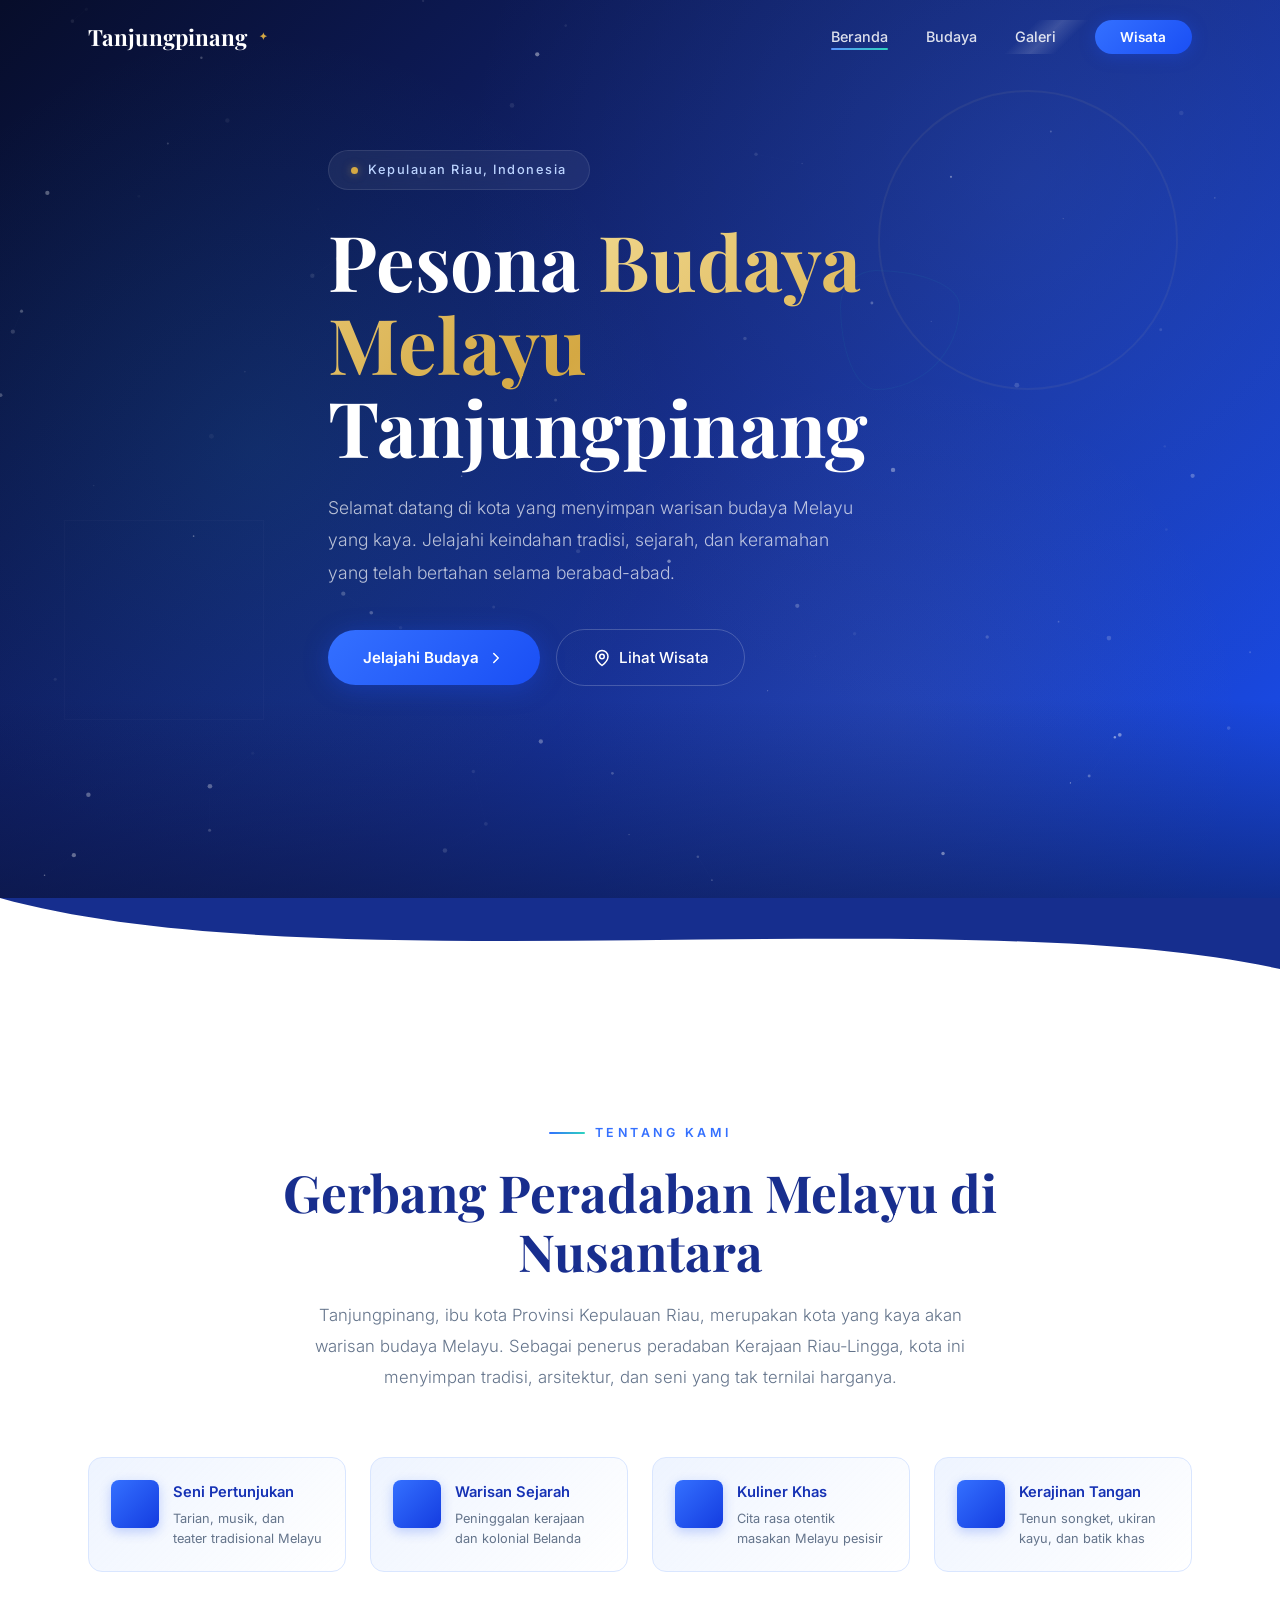
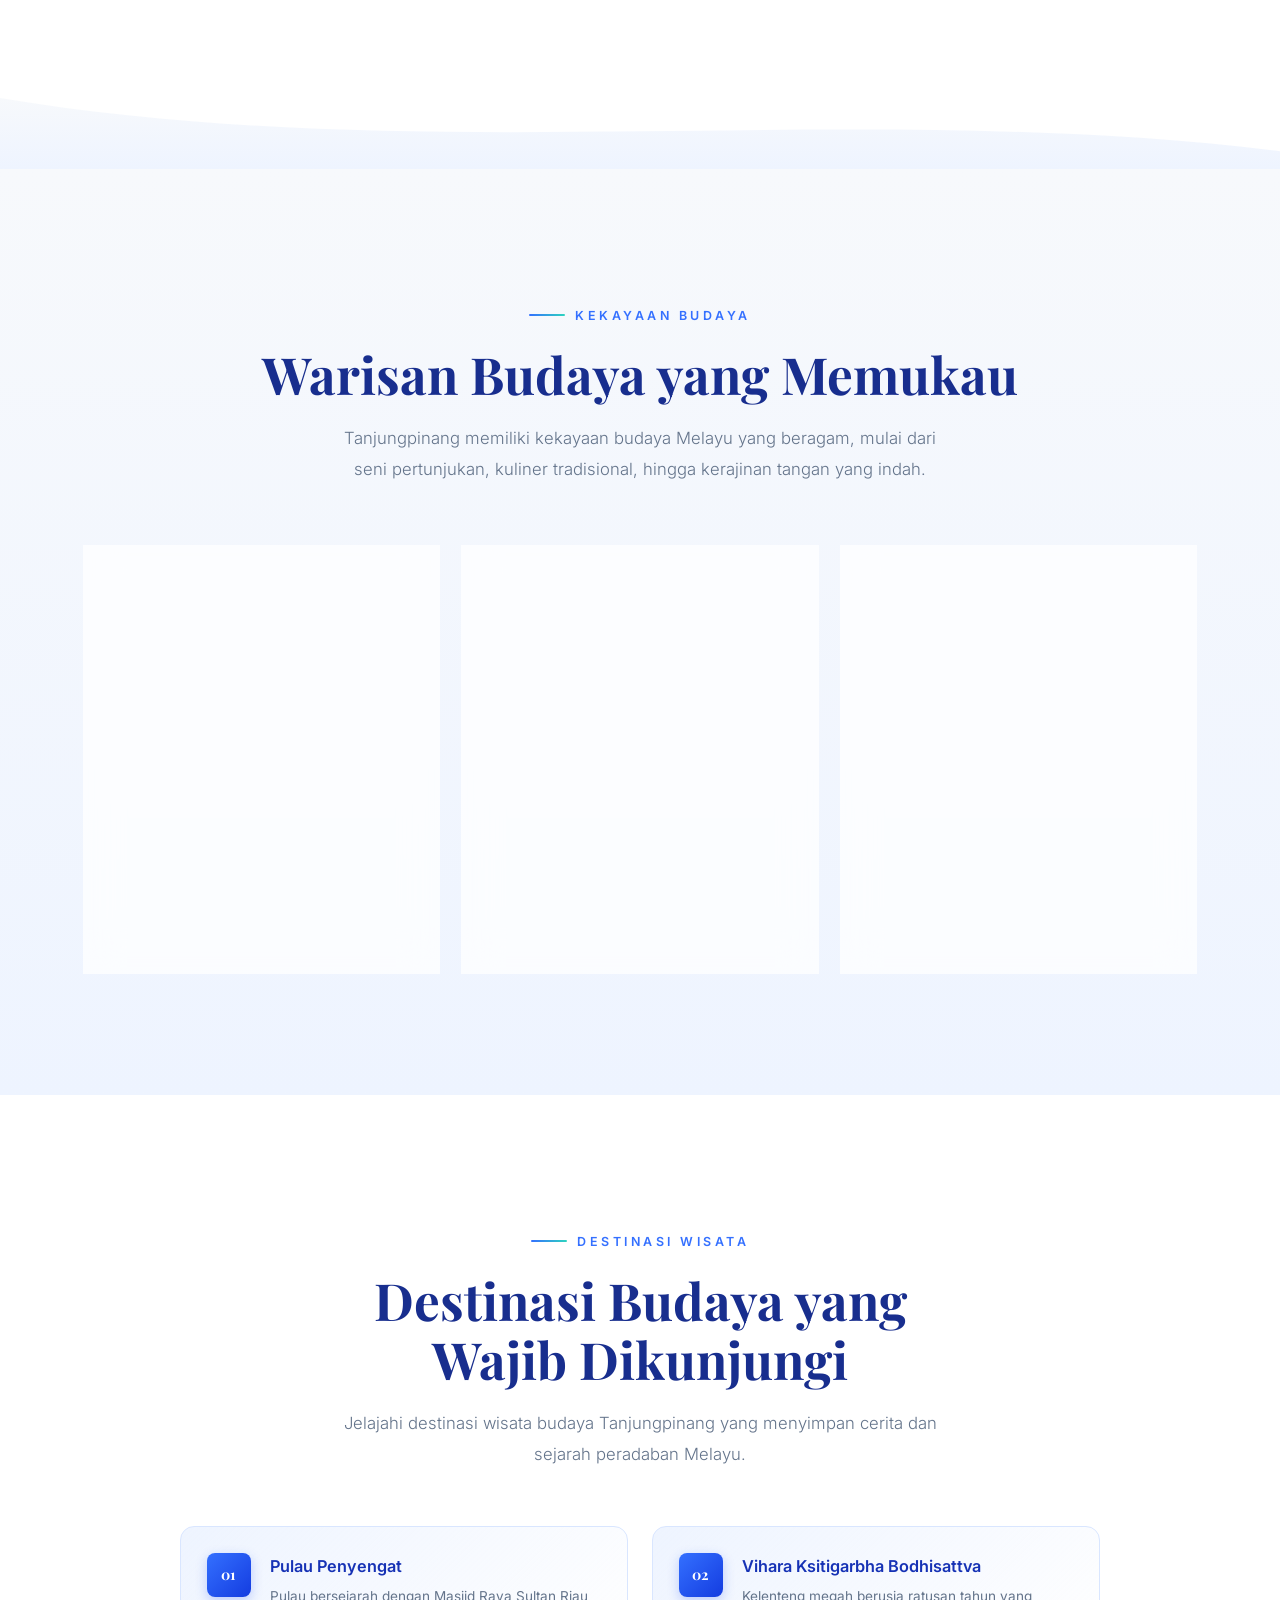
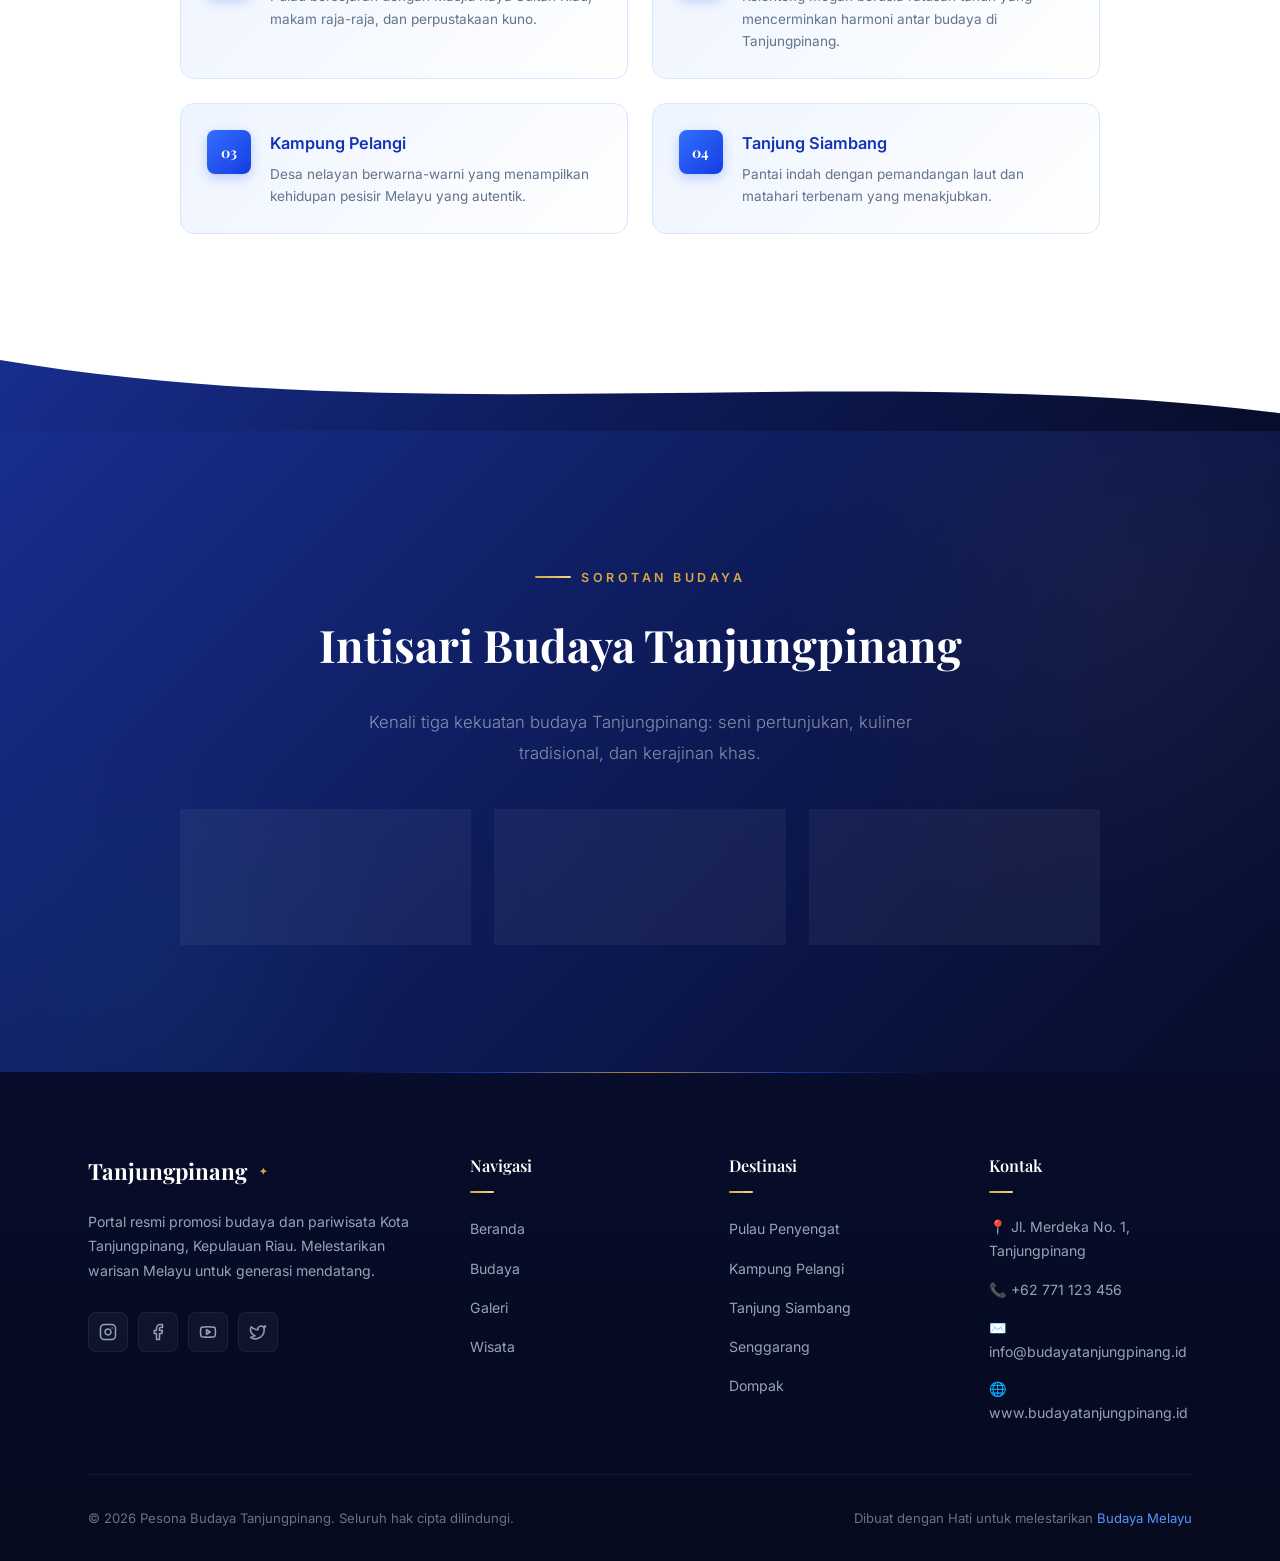
==== commit 4d90b43a: "Menambahkan gambar di bagian kekayaan budaya" ====
--- a/index.html
+++ b/index.html
@@ -70,31 +70,7 @@
       </div>
     </div>
 
-    <div class="hero-scroll">
-      <span>Scroll</span>
-      <div class="scroll-line"></div>
-    </div>
-
-    <div class="hero-stats">
-      <div class="hero-stats-inner">
-        <div class="stat-item">
-          <div class="stat-number" data-count="250" data-suffix="+">0</div>
-          <div class="stat-label">Situs Budaya</div>
-        </div>
-        <div class="stat-item">
-          <div class="stat-number" data-count="47" data-suffix="">0</div>
-          <div class="stat-label">Tradisi Aktif</div>
-        </div>
-        <div class="stat-item">
-          <div class="stat-number" data-count="180" data-suffix="K">0</div>
-          <div class="stat-label">Wisatawan / Tahun</div>
-        </div>
-        <div class="stat-item">
-          <div class="stat-number" data-count="12" data-suffix="">0</div>
-          <div class="stat-label">Festival Tahunan</div>
-        </div>
-      </div>
-    </div>
+    
   </section>
 
   <!-- Wave Divider: Hero → About -->
@@ -118,28 +94,28 @@
       </div>
       <div class="about-features stagger-children">
         <div class="about-feature">
-          <div class="about-feature-icon">🎭</div>
+          <div class="about-feature-icon"><img src="/gambar/Tari zapin" alt=""></div>
           <div>
             <h4>Seni Pertunjukan</h4>
             <p>Tarian, musik, dan teater tradisional Melayu</p>
           </div>
         </div>
         <div class="about-feature">
-          <div class="about-feature-icon">🏛️</div>
+          <div class="about-feature-icon"><img src="/gambar/Masjid penyengat.jfif" alt=""></div>
           <div>
             <h4>Warisan Sejarah</h4>
             <p>Peninggalan kerajaan dan kolonial Belanda</p>
           </div>
         </div>
         <div class="about-feature">
-          <div class="about-feature-icon">🍜</div>
+          <div class="about-feature-icon"><img src="/gambar/gong-gong.jfif" alt=""></div>
           <div>
             <h4>Kuliner Khas</h4>
             <p>Cita rasa otentik masakan Melayu pesisir</p>
           </div>
         </div>
         <div class="about-feature">
-          <div class="about-feature-icon">🧵</div>
+          <div class="about-feature-icon"><img src="/gambar/songket.jfif" alt=""></div>
           <div>
             <h4>Kerajinan Tangan</h4>
             <p>Tenun songket, ukiran kayu, dan batik khas</p>
@@ -172,7 +148,7 @@
         <!-- Card 1 -->
         <div class="culture-card">
           <div class="culture-card-icon">
-            <span>🎶</span>
+            <span><img src="/gambar/Tari zapin" alt=""></span>
           </div>
           <div class="culture-card-body">
             <h3>Tari Zapin &amp; Joget</h3>
@@ -190,7 +166,7 @@
         <!-- Card 2 -->
         <div class="culture-card">
           <div class="culture-card-icon">
-            <span>🍽️</span>
+            <span><img src="/gambar/gong-gong.jfif" alt=""></span>
           </div>
           <div class="culture-card-body">
             <h3>Kuliner Melayu</h3>
@@ -208,7 +184,7 @@
         <!-- Card 3 -->
         <div class="culture-card">
           <div class="culture-card-icon">
-            <span>🧶</span>
+            <span><img src="/gambar/songket.jfif" alt=""></span>
           </div>
           <div class="culture-card-body">
             <h3>Songket &amp; Kerajinan</h3>
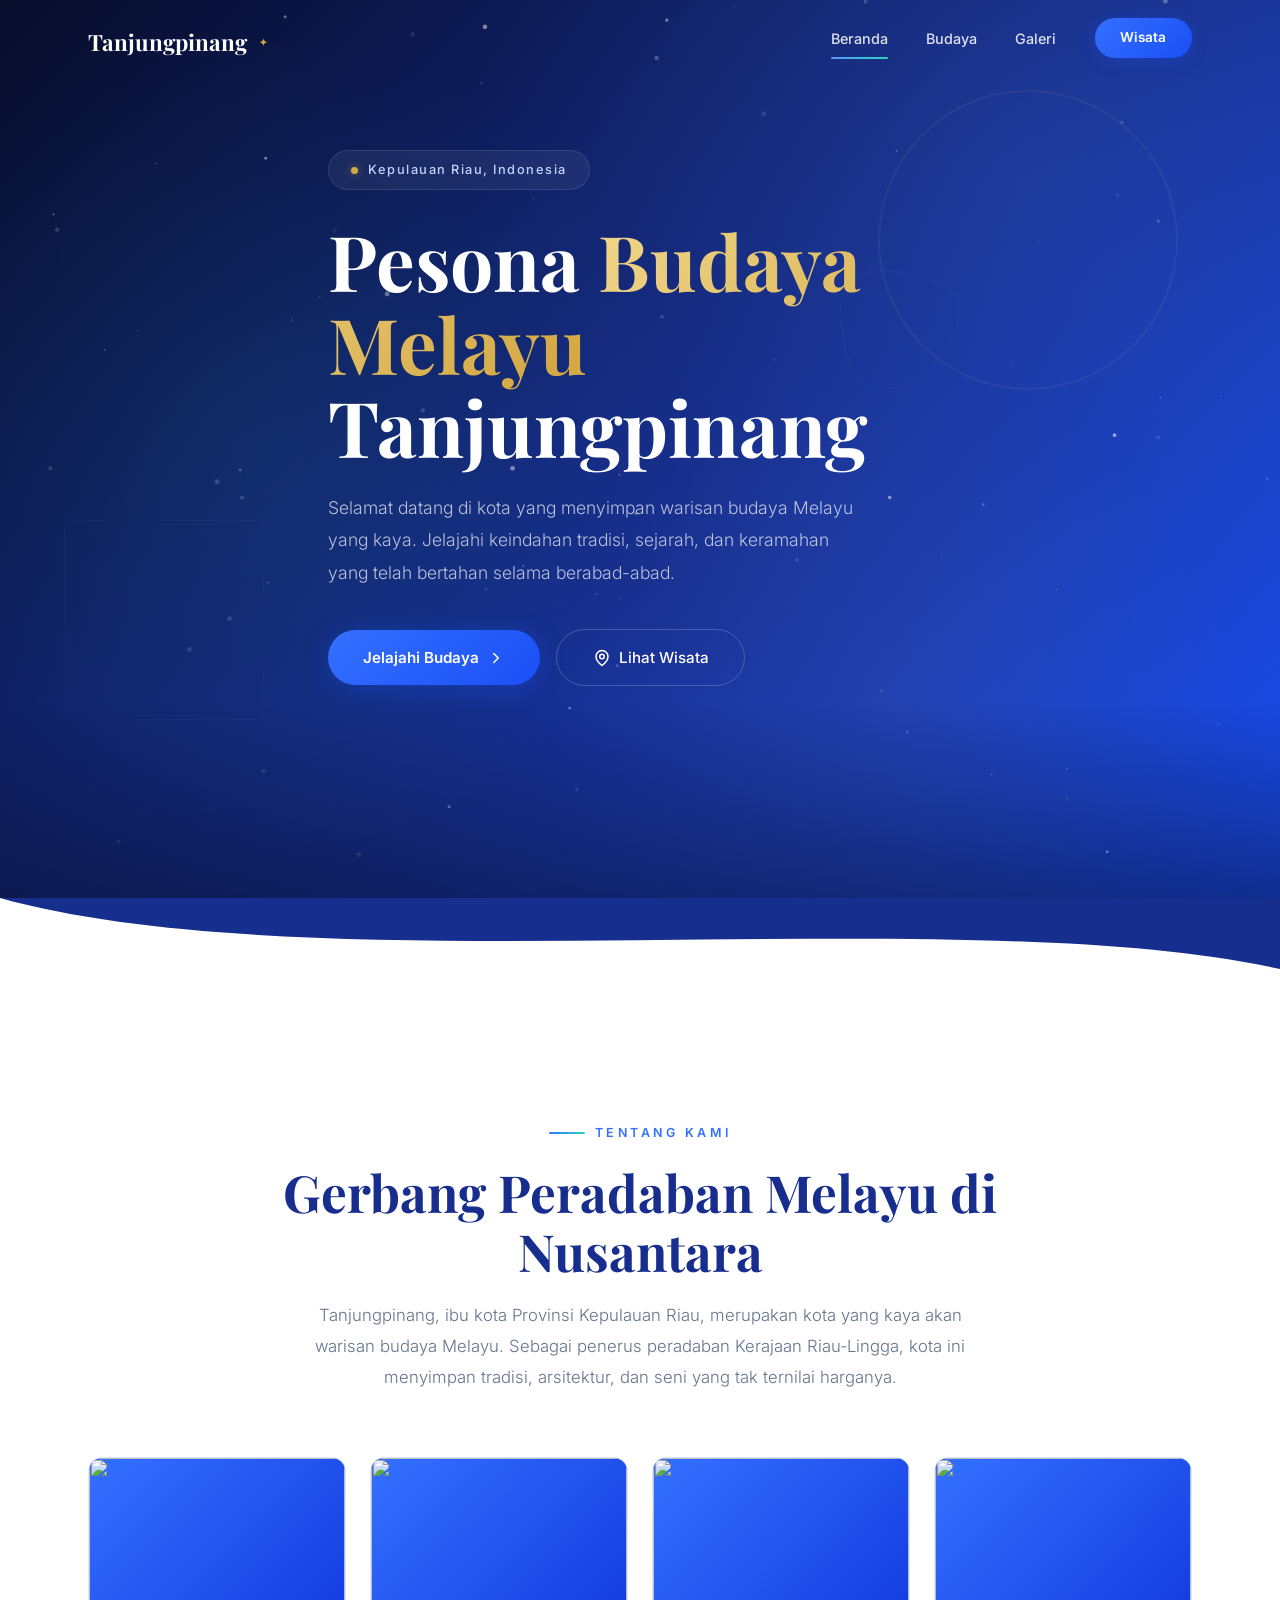
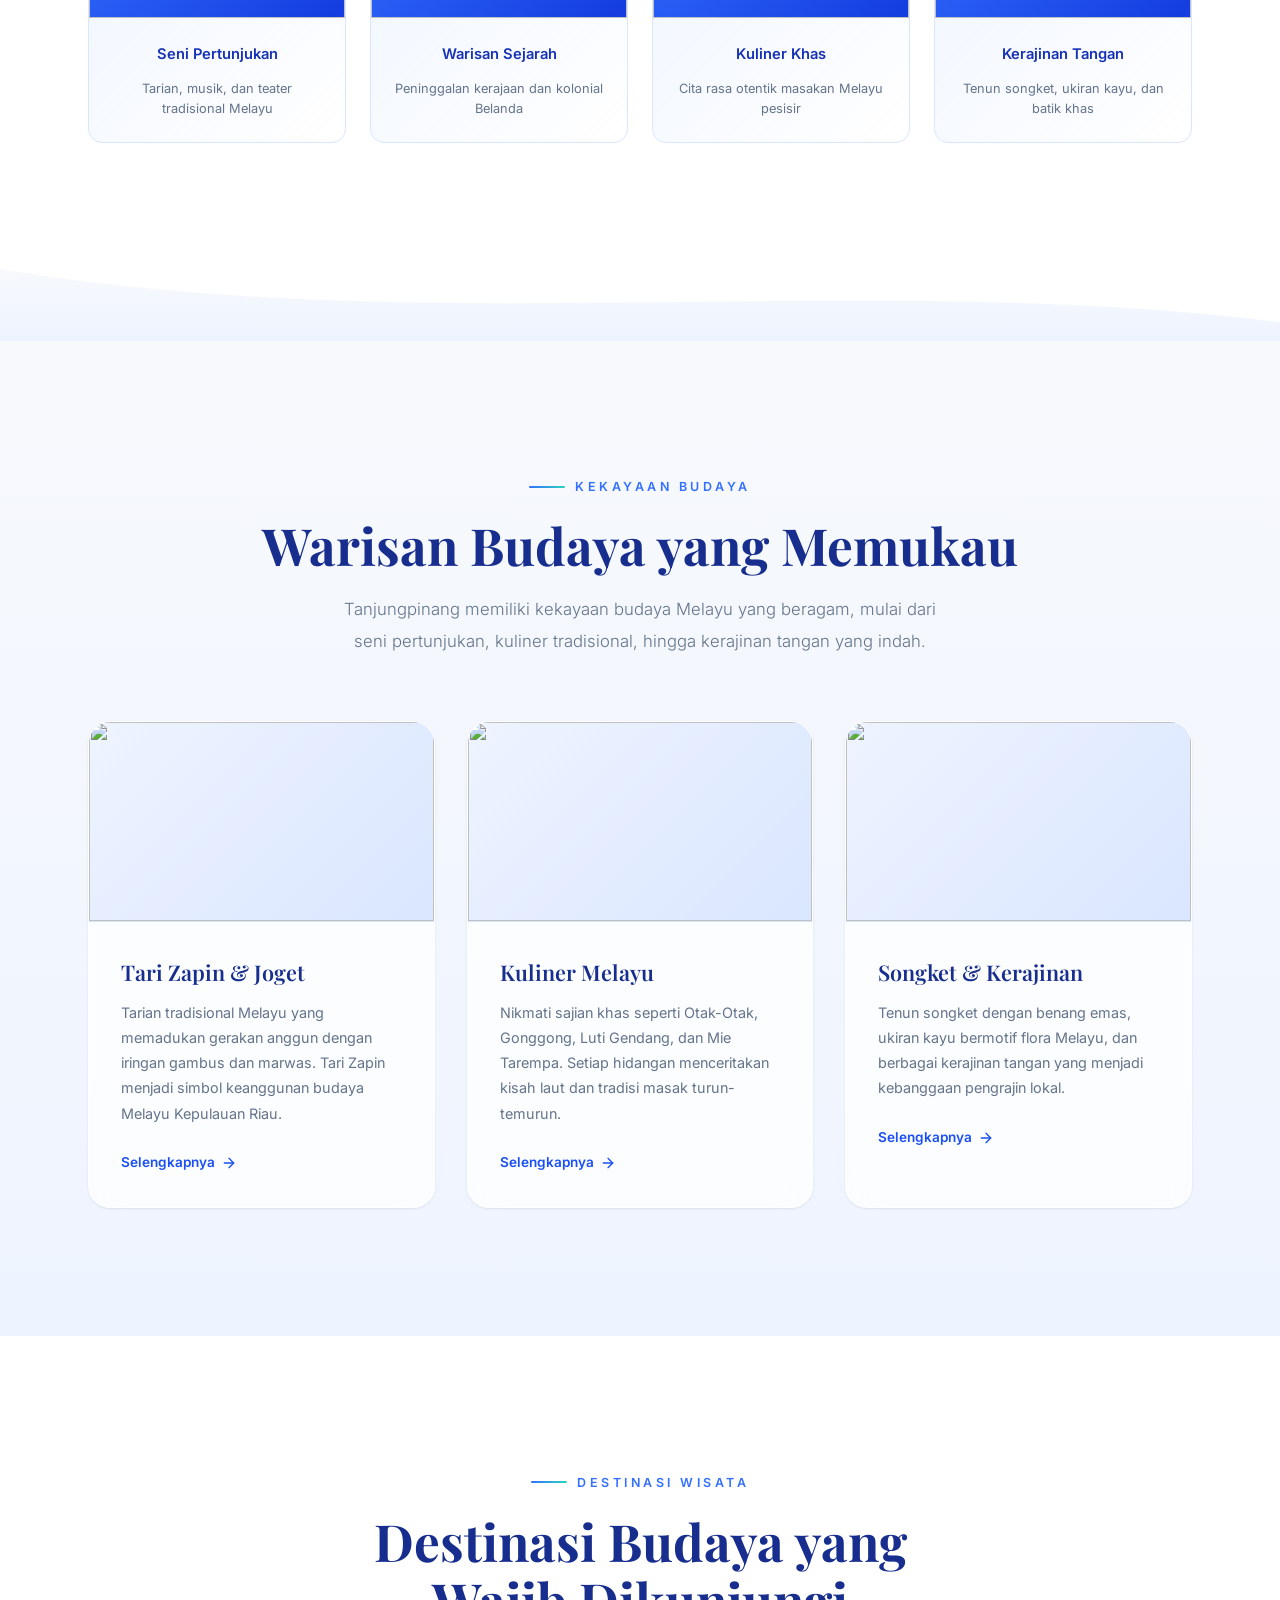
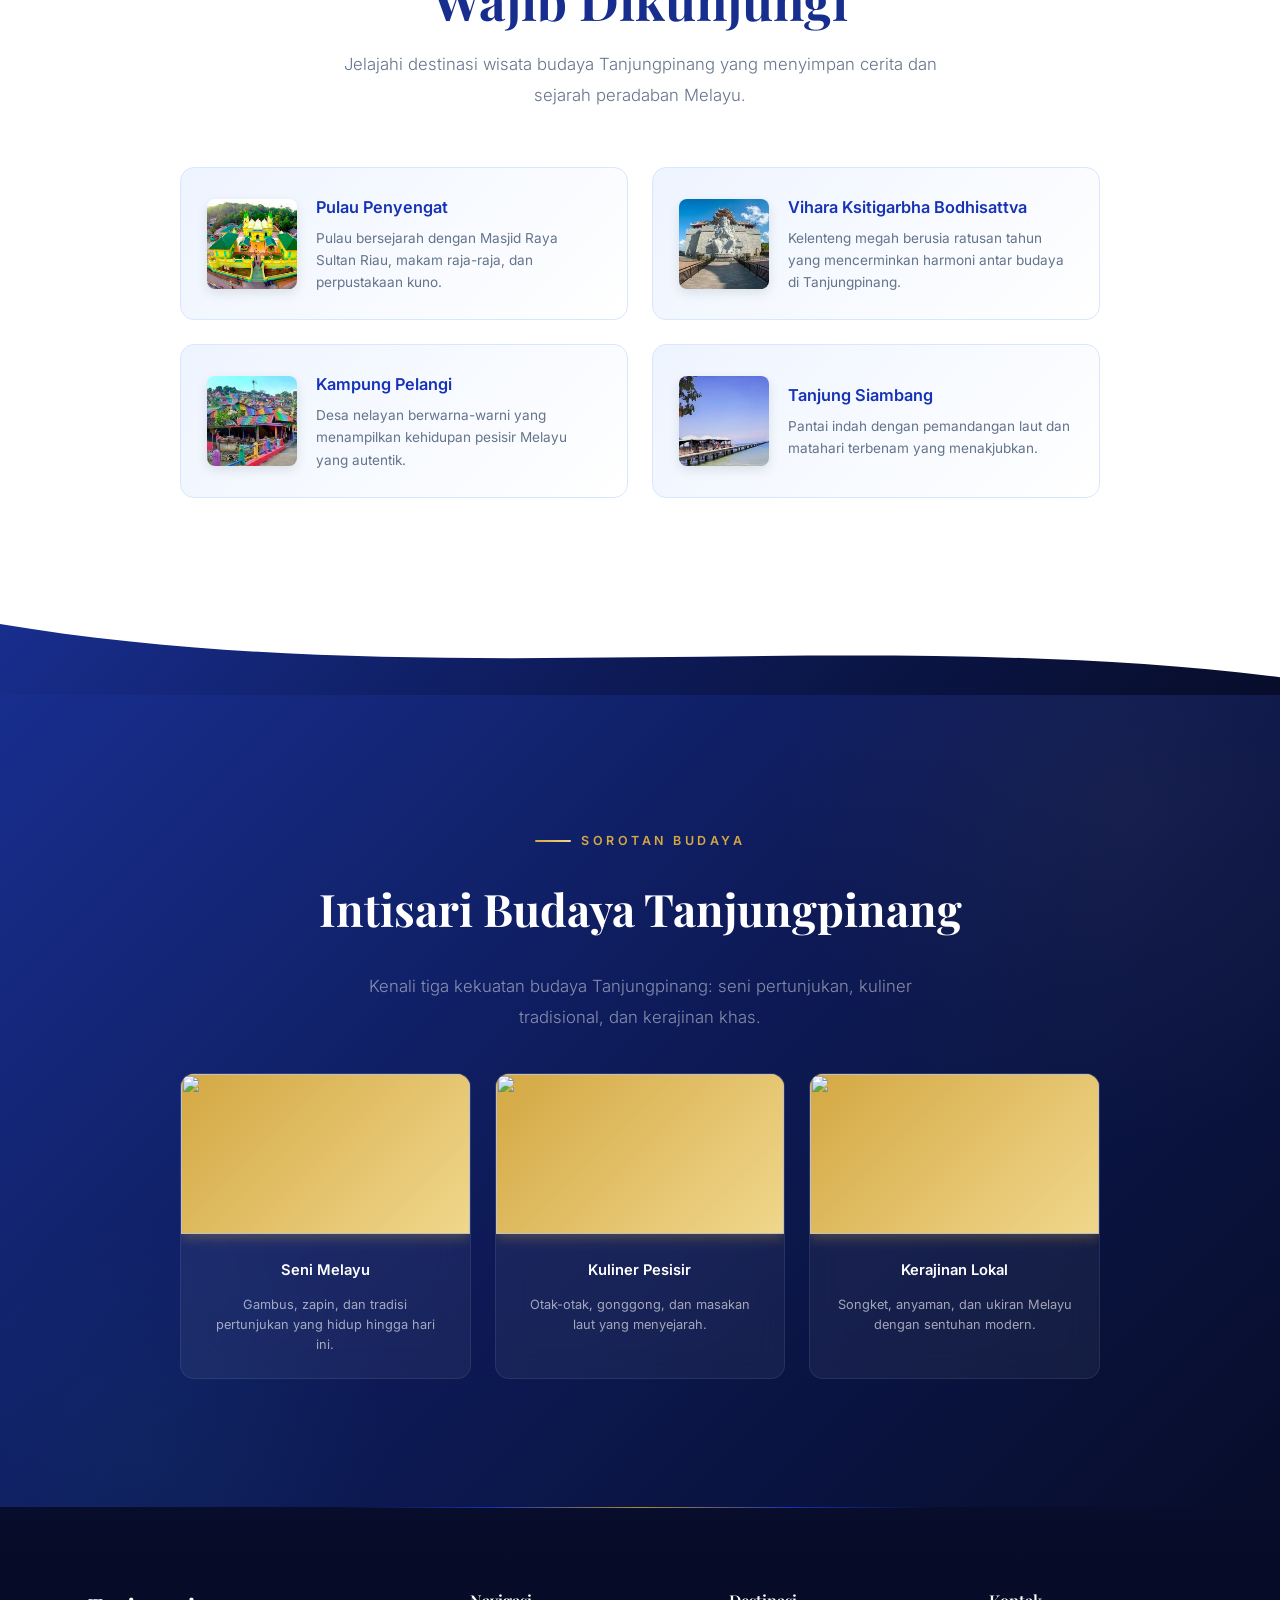
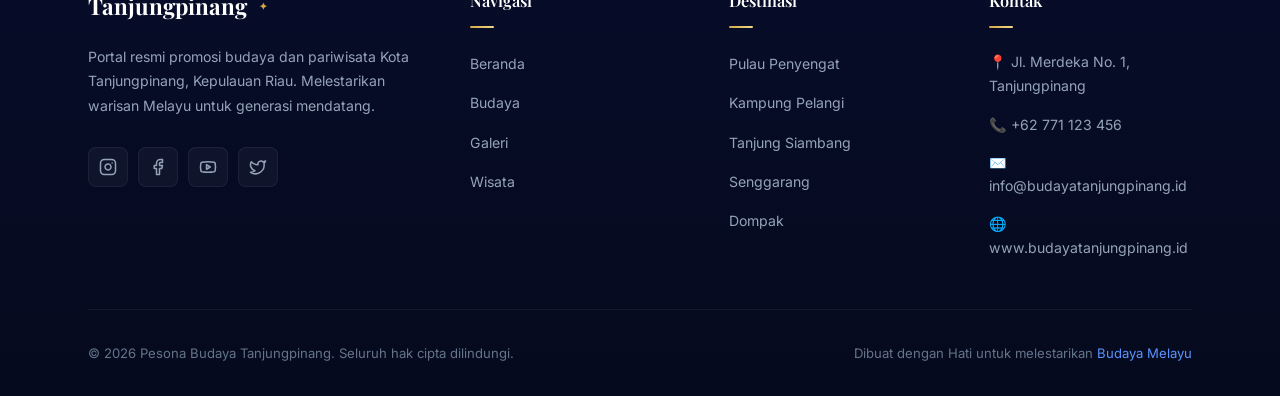
==== commit 4b989832: "Menambahkan foto destinasi di beranda dan wisata" ====
--- a/index.html
+++ b/index.html
@@ -214,34 +214,47 @@
         </p>
       </div>
       <div class="dest-list stagger-children">
-        <div class="dest-item">
-          <div class="dest-item-num">01</div>
+        
+        <div class="dest-item" onclick="window.location.href='wisata.html'">
+          <div class="dest-item-image">
+            <img src="/gambar/pula penyengat.jfif" alt="Pulau Penyengat">
+          </div>
           <div>
             <h4>Pulau Penyengat</h4>
             <p>Pulau bersejarah dengan Masjid Raya Sultan Riau, makam raja-raja, dan perpustakaan kuno.</p>
           </div>
         </div>
-        <div class="dest-item">
-          <div class="dest-item-num">02</div>
+
+        <div class="dest-item" onclick="window.location.href='wisata.html'">
+          <div class="dest-item-image">
+            <img src="/gambar/Vihara.jfif" alt="Vihara Ksitigarbha">
+          </div>
           <div>
             <h4>Vihara Ksitigarbha Bodhisattva</h4>
             <p>Kelenteng megah berusia ratusan tahun yang mencerminkan harmoni antar budaya di Tanjungpinang.</p>
           </div>
         </div>
-        <div class="dest-item">
-          <div class="dest-item-num">03</div>
+
+        <div class="dest-item" onclick="window.location.href='wisata.html'">
+          <div class="dest-item-image">
+            <img src="/gambar/Kampung Pelangi.jfif" alt="Kampung Pelangi">
+          </div>
           <div>
             <h4>Kampung Pelangi</h4>
             <p>Desa nelayan berwarna-warni yang menampilkan kehidupan pesisir Melayu yang autentik.</p>
           </div>
         </div>
-        <div class="dest-item">
-          <div class="dest-item-num">04</div>
+
+        <div class="dest-item" onclick="window.location.href='wisata.html'">
+          <div class="dest-item-image">
+            <img src="/gambar/Pantai tanjung Siambang.jfif" alt="Tanjung Siambang">
+          </div>
           <div>
             <h4>Tanjung Siambang</h4>
             <p>Pantai indah dengan pemandangan laut dan matahari terbenam yang menakjubkan.</p>
           </div>
         </div>
+
       </div>
     </div>
   </section>
@@ -266,21 +279,21 @@
 
       <div class="about-features stagger-children">
         <div class="about-feature reveal-scale">
-          <div class="about-feature-icon">🎭</div>
+          <div class="about-feature-icon"><img src="/gambar/Tari zapin" alt=""></div>
           <div>
             <h4>Seni Melayu</h4>
             <p>Gambus, zapin, dan tradisi pertunjukan yang hidup hingga hari ini.</p>
           </div>
         </div>
         <div class="about-feature reveal-scale">
-          <div class="about-feature-icon">🍜</div>
+          <div class="about-feature-icon"><img src="/gambar/gong-gong.jfif" alt=""></div>
           <div>
             <h4>Kuliner Pesisir</h4>
             <p>Otak-otak, gonggong, dan masakan laut yang menyejarah.</p>
           </div>
         </div>
         <div class="about-feature reveal-scale">
-          <div class="about-feature-icon">🧶</div>
+          <div class="about-feature-icon"><img src="/gambar/songket.jfif" alt=""></div>
           <div>
             <h4>Kerajinan Lokal</h4>
             <p>Songket, anyaman, dan ukiran Melayu dengan sentuhan modern.</p>
--- a/style.css
+++ b/style.css
@@ -328,18 +328,21 @@
   color: rgba(255, 255, 255, 0.85);
   transition: color 0.3s;
   position: relative;
+  display: inline-block; 
+  padding-bottom: 8px;
 }
 
 .nav-links a::after {
   content: '';
   position: absolute;
-  bottom: -5px;
+  bottom: 0px;
   left: 0;
   width: 0;
   height: 2px;
   background: linear-gradient(90deg, var(--blue-400), var(--teal-400));
   border-radius: 2px;
   transition: width 0.4s var(--ease-out-expo);
+  pointer-events: none;
 }
 
 .nav-links a:hover::after,
@@ -840,9 +843,10 @@
 
 .about-feature {
   display: flex;
-  align-items: flex-start;
-  gap: 14px;
-  padding: 1.4rem;
+  flex-direction: column; /* Mengubah susunan gambar dan teks menjadi atas-bawah */
+  align-items: center;    /* Menengahkan gambar */
+  text-align: center;     /* Menengahkan teks */          
+  padding: 0;
   background: linear-gradient(135deg, var(--blue-50), rgba(255,255,255,0.8));
   border-radius: var(--radius-md);
   border: 1px solid var(--blue-100);
@@ -862,6 +866,7 @@
   transform: scaleX(0);
   transform-origin: left;
   transition: transform 0.4s var(--ease-out-expo);
+  z-index: 2; /* Pastikan garis warnanya ada di atas foto */
 }
 
 .about-feature:hover::before {
@@ -875,22 +880,38 @@
 }
 
 .about-feature-icon {
-  width: 48px;
-  height: 48px;
-  min-width: 48px;
-  display: flex;
+  width: 100%;
+  height: 160px;
+  min-width: 80px;
+  display: block;
   align-items: center;
   justify-content: center;
   background: linear-gradient(135deg, var(--blue-500), var(--blue-700));
-  border-radius: var(--radius-sm);
-  font-size: 1.3rem;
+  border-radius: 0;
   color: white;
-  box-shadow: 0 4px 12px rgba(26, 79, 245, 0.25);
   transition: transform 0.3s;
-}
+  overflow: hidden; 
+  padding: 0; 
+}
+
+.about-feature-icon img {
+  width: 100%;
+  height: 100%;
+  object-fit: cover; 
+  transition: transform 0.5s ease;
+}
+
 
 .about-feature:hover .about-feature-icon {
-  transform: rotate(-5deg) scale(1.05);
+  transform: scale(1.08); 
+}
+.about-feature > div:not(.about-feature-icon) {
+  padding: 1.5rem;
+  display: flex;
+  flex-direction: column;
+  align-items: center;
+  text-align: center;
+  gap: 8px; 
 }
 
 .about-feature h4 {
@@ -966,8 +987,9 @@
 }
 
 .culture-card-icon {
-  height: 130px;
-  display: flex;
+  width: 100%;
+  height: 200px;
+  display: block;
   align-items: center;
   justify-content: center;
   background: linear-gradient(135deg, var(--blue-50), var(--blue-100));
@@ -984,17 +1006,24 @@
   background: radial-gradient(circle, rgba(52, 112, 255, 0.08), transparent 70%);
   border-radius: 50%;
   animation: floatOrb 6s ease-in-out infinite;
-}
-
-.culture-card-icon span {
-  font-size: 3.2rem;
-  line-height: 1;
-  filter: drop-shadow(0 4px 8px rgba(0,0,0,0.1));
-  transition: transform 0.4s var(--ease-bounce);
+  display: none;
+}
+
+/* Pastikan span dan img memenuhi kotak 100% dan dipotong rapi (cover) */
+.culture-card-icon span,
+.culture-card-icon img {
+  width: 100%;
+  height: 100%;
+  display: block;
+  margin: 0;
+  padding: 0;
+  object-fit: cover;
+  filter: none; /* Hapus drop-shadow bawaan emoji */
+  transition: transform 0.5s ease;
 }
 
 .culture-card:hover .culture-card-icon span {
-  transform: scale(1.15) rotate(-5deg);
+  transform: scale(1.08);
 }
 
 .culture-card-body {
@@ -1070,7 +1099,7 @@
 
 .dest-item {
   display: flex;
-  align-items: flex-start;
+  align-items: center; /* DIUBAH: Dari flex-start menjadi center agar gambar dan teks sejajar di tengah */
   gap: 1.2rem;
   padding: 1.6rem;
   border-radius: var(--radius-md);
@@ -1102,27 +1131,30 @@
   transform: translateY(-5px);
 }
 
-.dest-item-num {
-  width: 44px;
-  height: 44px;
-  min-width: 44px;
-  display: flex;
-  align-items: center;
-  justify-content: center;
-  background: linear-gradient(135deg, var(--blue-500), var(--blue-700));
-  color: white;
-  font-family: var(--font-display);
-  font-size: 0.9rem;
-  font-weight: 700;
+/* --- BAGIAN BARU: Pengganti angka menjadi kotak gambar Thumbnail --- */
+.dest-item-image {
+  width: 90px;
+  height: 90px;
+  min-width: 90px; /* Mencegah gambar menyusut */
   border-radius: var(--radius-sm);
-  box-shadow: 0 4px 12px rgba(26, 79, 245, 0.25);
-  transition: transform 0.3s var(--ease-bounce), box-shadow 0.3s;
-}
-
-.dest-item:hover .dest-item-num {
-  transform: rotate(-8deg) scale(1.08);
-  box-shadow: 0 6px 18px rgba(26, 79, 245, 0.35);
-}
+  overflow: hidden;
+  box-shadow: 0 4px 12px rgba(0,0,0,0.1);
+  position: relative;
+}
+
+.dest-item-image img {
+  width: 100%;
+  height: 100%;
+  object-fit: cover;
+  display: block;
+  transition: transform 0.5s ease;
+}
+
+/* Efek zoom gambar yang halus saat kartu diarahkan mouse */
+.dest-item:hover .dest-item-image img {
+  transform: scale(1.15);
+}
+/* ------------------------------------------------------------------ */
 
 .dest-item h4 {
   font-size: 1.02rem;
@@ -1539,55 +1571,68 @@
   cursor: pointer;
   position: relative;
 }
-
+/* --- HAPUS/TIMPA KODE LAMA DENGAN INI --- */
+
+/* Kita hapus kaca pembesar dari card utama agar tidak salah posisi */
 .gallery-card::after {
+  display: none; 
+}
+
+/* Pengaturan kotak gambar */
+.gallery-card-image {
+  width: 100%;
+  height: 220px; /* Tinggi seragam untuk semua foto galeri */
+  display: block;
+  position: relative;
+  overflow: hidden;
+  border-radius: var(--radius-lg) var(--radius-lg) 0 0;
+}
+
+/* Memaksa foto memenuhi kotak tanpa gepeng */
+.gallery-card-image img {
+  width: 100%;
+  height: 100%;
+  object-fit: cover; 
+  display: block;
+  transition: transform 0.5s ease;
+}
+
+/* Efek zoom saat kartu di-hover */
+.gallery-card:hover .gallery-card-image img {
+  transform: scale(1.08);
+}
+
+/* Memindahkan icon kaca pembesar agar persis di tengah FOTO */
+.gallery-card-image::before {
   content: '🔍';
   position: absolute;
   top: 50%;
   left: 50%;
   transform: translate(-50%, -50%) scale(0);
-  font-size: 2rem;
+  font-size: 2.5rem;
+  color: white;
   opacity: 0;
+  z-index: 3;
   transition: transform 0.4s var(--ease-bounce), opacity 0.3s;
-  z-index: 3;
-  filter: grayscale(1) brightness(2);
-}
-
-.gallery-card:hover::after {
+  text-shadow: 0 4px 12px rgba(0,0,0,0.3); /* Agar icon terlihat jelas di atas foto apapun */
+}
+
+/* Memunculkan icon saat di-hover */
+.gallery-card:hover .gallery-card-image::before {
   transform: translate(-50%, -50%) scale(1);
-  opacity: 0.7;
-}
-
-.gallery-card:hover {
-  transform: translateY(-8px);
-  box-shadow: var(--shadow-xl);
-}
-
-.gallery-card-image {
-  width: 100%;
-  aspect-ratio: 4 / 3;
-  display: flex;
-  align-items: center;
-  justify-content: center;
-  font-size: 3rem;
-  border-radius: 0;
-  background: linear-gradient(135deg, var(--blue-50), var(--blue-100));
-  position: relative;
-  overflow: hidden;
-  transition: transform 0.5s;
-}
-
-.gallery-card:hover .gallery-card-image {
-  transform: scale(1.05);
-}
-
+  opacity: 1;
+}
+
+/* Efek bayangan gelap (overlay) di atas foto saat di-hover agar icon makin jelas */
 .gallery-card-image::after {
   content: '';
   position: absolute;
   inset: 0;
-  background: linear-gradient(to top, rgba(0,0,0,0.15) 0%, transparent 60%);
+  background: rgba(7, 13, 42, 0.4); /* Warna gelap transparan */
   opacity: 0;
   transition: opacity 0.3s;
+  z-index: 2;
+  pointer-events: none;
 }
 
 .gallery-card:hover .gallery-card-image::after {
@@ -1613,11 +1658,14 @@
 }
 
 /* Lightbox */
+/* ================================================
+   Lightbox Modal & Image Wrapper
+   ================================================ */
 .lightbox-overlay {
   position: fixed;
   inset: 0;
   z-index: 2000;
-  background: rgba(0, 0, 0, 0.85);
+  background: rgba(7, 13, 42, 0.9); /* Sedikit digelapkan agar foto lebih menonjol */
   backdrop-filter: blur(16px);
   -webkit-backdrop-filter: blur(16px);
   display: flex;
@@ -1637,14 +1685,15 @@
 .lightbox-content {
   background: var(--white);
   border-radius: var(--radius-xl);
-  padding: 3rem;
-  max-width: 520px;
+  padding: 2.2rem; /* Ruang dalam (padding) sedikit dikurangi agar foto bisa lebih luas */
+  max-width: 600px; /* Diperlebar dari 520px agar foto landscape terlihat maksimal */
   width: 90%;
   text-align: center;
   transform: scale(0.85) translateY(30px);
   transition: transform 0.5s var(--ease-out-expo);
   cursor: auto;
   position: relative;
+  box-shadow: var(--shadow-xl);
 }
 
 .lightbox-overlay.active .lightbox-content {
@@ -1653,8 +1702,8 @@
 
 .lightbox-close {
   position: absolute;
-  top: 1rem;
-  right: 1rem;
+  top: 1.2rem;
+  right: 1.2rem;
   width: 36px;
   height: 36px;
   border-radius: 50%;
@@ -1665,18 +1714,31 @@
   display: flex;
   align-items: center;
   justify-content: center;
-  font-size: 1.1rem;
+  font-size: 1.2rem;
   transition: all 0.3s;
+  z-index: 10;
 }
 
 .lightbox-close:hover {
-  background: var(--blue-500);
+  background: var(--blue-600);
   color: white;
 }
 
-.lightbox-emoji {
-  font-size: 5rem;
+/* --- INI BAGIAN BARU UNTUK MENGATUR FOTO --- */
+.lightbox-image-wrapper {
+  width: 100%;
+  height: 320px; /* Tinggi foto dikunci agar tidak menutupi teks di bawahnya */
+  overflow: hidden;
+  border-radius: var(--radius-md);
   margin-bottom: 1.5rem;
+  box-shadow: var(--shadow-sm);
+  background: var(--blue-50);
+}
+
+#lightbox-gambar {
+  width: 100%;
+  height: 100%;
+  object-fit: cover; /* Mencegah foto jadi gepeng */
   display: block;
 }
 
@@ -1690,7 +1752,7 @@
 
 .lightbox-content p {
   font-size: 0.95rem;
-  color: var(--gray-500);
+  color: var(--gray-600);
   line-height: 1.7;
 }
 
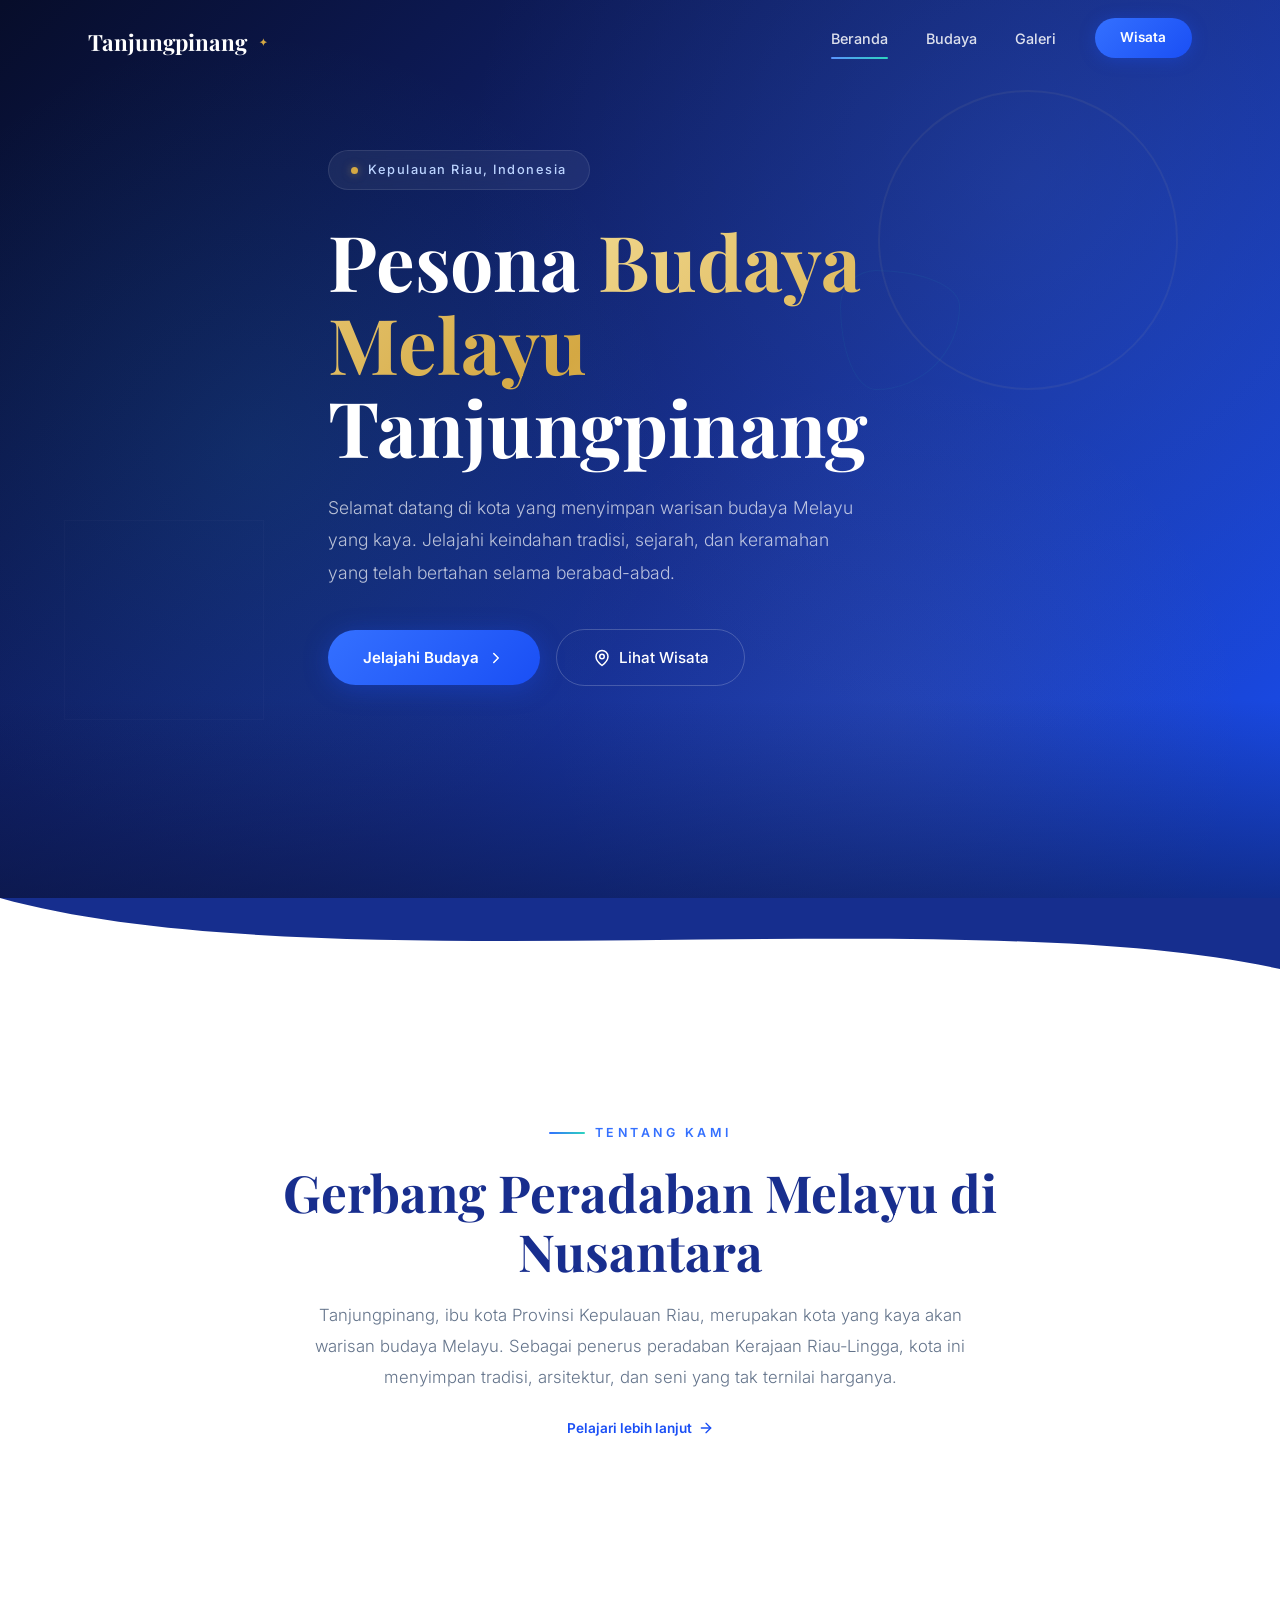
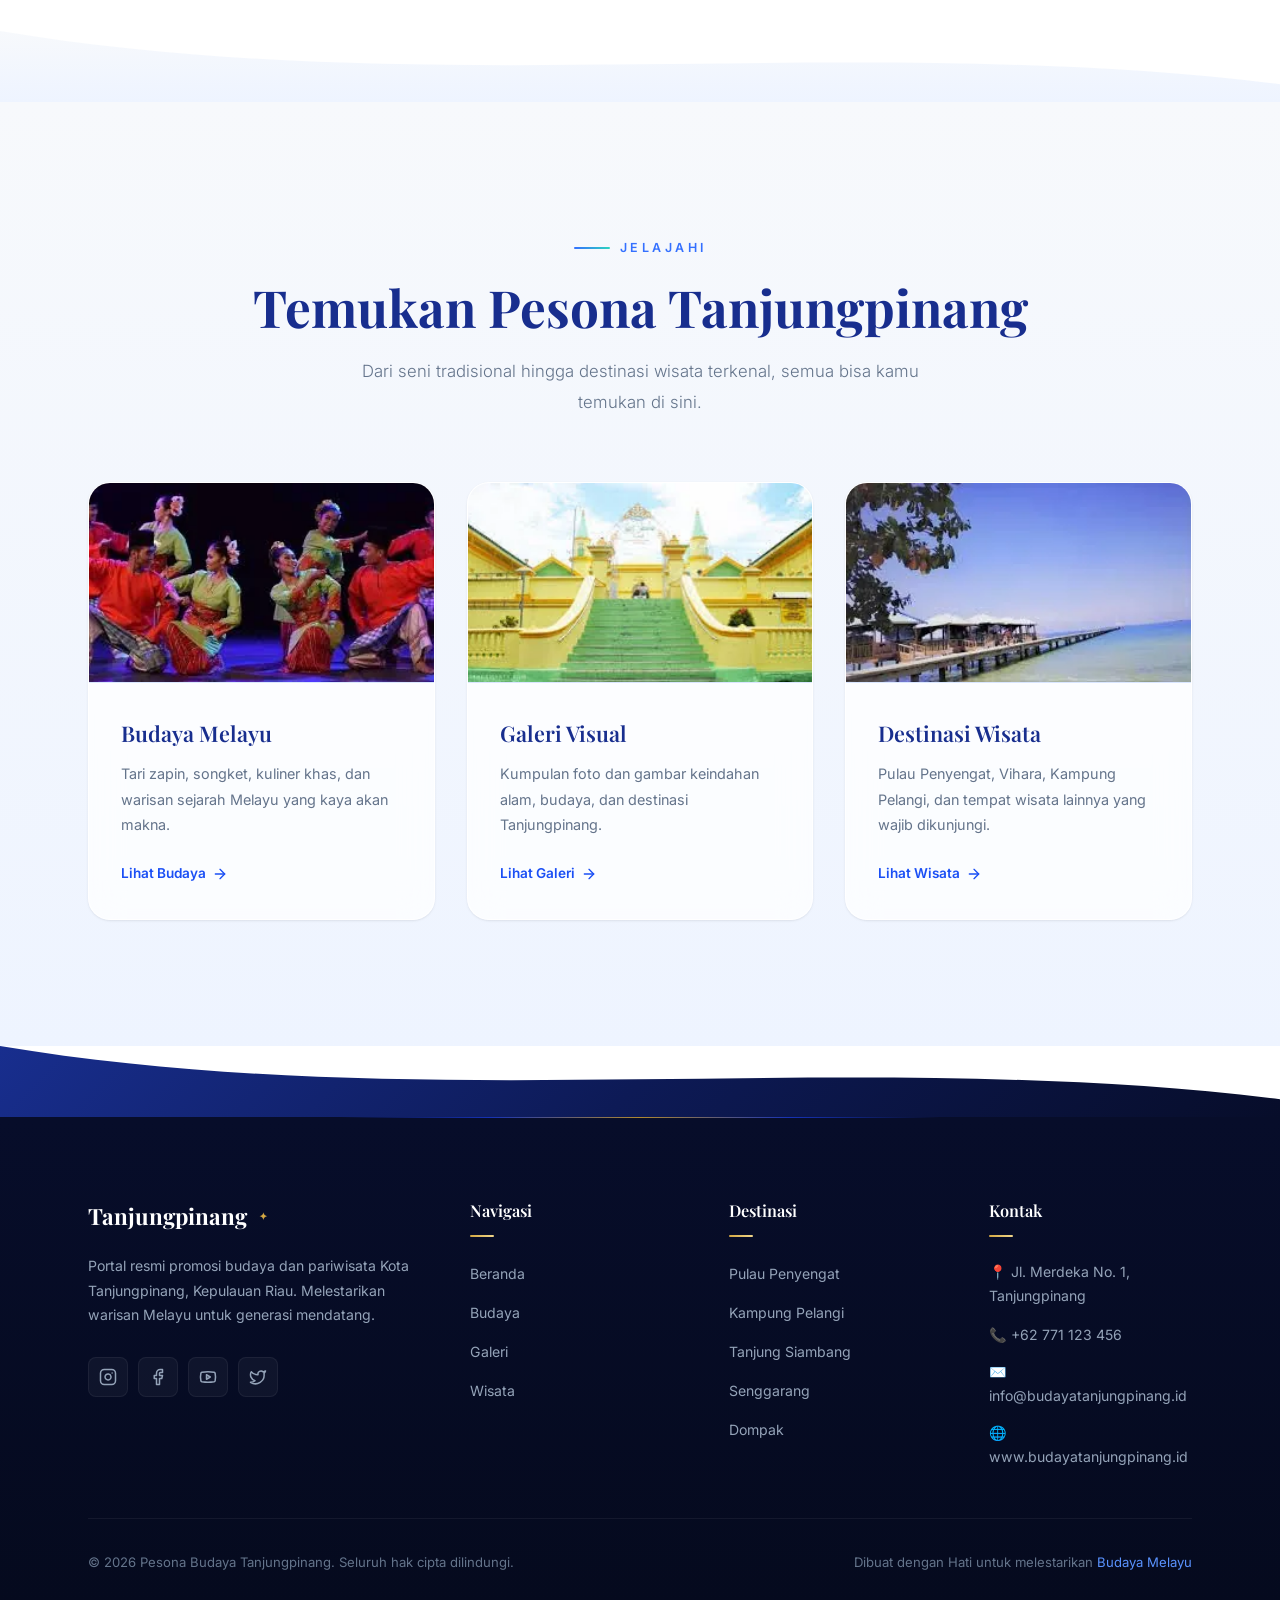
==== commit 78ebb59d: "Perbaiki Desain dan Penambahan beberapa bagian" ====
--- a/index.html
+++ b/index.html
@@ -69,11 +69,9 @@
         </a>
       </div>
     </div>
-
-    
   </section>
 
-  <!-- Wave Divider: Hero → About -->
+  <!-- Wave Divider: Hero → Tentang -->
   <div class="wave-divider" style="background: var(--white); margin-top: -2px;">
     <svg viewBox="0 0 1440 100" preserveAspectRatio="none" xmlns="http://www.w3.org/2000/svg">
       <path fill="#162e8e" d="M0,0 C360,100 1080,0 1440,80 L1440,0 L0,0 Z"/>
@@ -91,109 +89,79 @@
           Sebagai penerus peradaban Kerajaan Riau-Lingga, kota ini menyimpan tradisi, arsitektur, dan seni yang 
           tak ternilai harganya.
         </p>
-      </div>
-      <div class="about-features stagger-children">
-        <div class="about-feature">
-          <div class="about-feature-icon"><img src="/gambar/Tari zapin" alt=""></div>
-          <div>
-            <h4>Seni Pertunjukan</h4>
-            <p>Tarian, musik, dan teater tradisional Melayu</p>
-          </div>
-        </div>
-        <div class="about-feature">
-          <div class="about-feature-icon"><img src="/gambar/Masjid penyengat.jfif" alt=""></div>
-          <div>
-            <h4>Warisan Sejarah</h4>
-            <p>Peninggalan kerajaan dan kolonial Belanda</p>
-          </div>
-        </div>
-        <div class="about-feature">
-          <div class="about-feature-icon"><img src="/gambar/gong-gong.jfif" alt=""></div>
-          <div>
-            <h4>Kuliner Khas</h4>
-            <p>Cita rasa otentik masakan Melayu pesisir</p>
-          </div>
-        </div>
-        <div class="about-feature">
-          <div class="about-feature-icon"><img src="/gambar/songket.jfif" alt=""></div>
-          <div>
-            <h4>Kerajinan Tangan</h4>
-            <p>Tenun songket, ukiran kayu, dan batik khas</p>
-          </div>
-        </div>
+        <a href="budaya.html" class="card-link" style="margin-top: 1.5rem;">
+          Pelajari lebih lanjut
+          <svg xmlns="http://www.w3.org/2000/svg" width="16" height="16" viewBox="0 0 24 24" fill="none" stroke="currentColor" stroke-width="2" stroke-linecap="round" stroke-linejoin="round"><path d="M5 12h14"/><path d="m12 5 7 7-7 7"/></svg>
+        </a>
       </div>
     </div>
   </section>
 
-  <!-- Wave Divider: About → Culture -->
+  <!-- Wave Divider: Tentang → Jelajahi -->
   <div class="wave-divider" style="background: linear-gradient(180deg, var(--off-white) 0%, var(--blue-50) 100%); margin-top: -2px;">
     <svg viewBox="0 0 1440 80" preserveAspectRatio="none" xmlns="http://www.w3.org/2000/svg">
       <path fill="#ffffff" d="M0,0 C480,80 960,0 1440,60 L1440,0 L0,0 Z"/>
     </svg>
   </div>
 
-  <!-- ========== Section Budaya ========== -->
-  <section class="culture" id="budaya">
+  <!-- ========== Section Jelajahi ========== -->
+  <section class="culture" id="jelajahi">
     <div class="container">
       <div class="culture-header reveal">
-        <span class="section-label">Kekayaan Budaya</span>
-        <h2 class="section-title">Warisan Budaya yang Memukau</h2>
+        <span class="section-label">Jelajahi</span>
+        <h2 class="section-title">Temukan Pesona Tanjungpinang</h2>
         <p class="section-subtitle">
-          Tanjungpinang memiliki kekayaan budaya Melayu yang beragam, mulai dari seni pertunjukan, 
-          kuliner tradisional, hingga kerajinan tangan yang indah.
+          Dari seni tradisional hingga destinasi wisata terkenal, semua bisa kamu temukan di sini.
         </p>
       </div>
 
       <div class="culture-grid stagger-children">
-        <!-- Card 1 -->
+        <!-- Card Budaya -->
         <div class="culture-card">
           <div class="culture-card-icon">
-            <span><img src="/gambar/Tari zapin" alt=""></span>
+            <span><img src="gambar/Tari zapin.webp" alt="Tari Zapin"></span>
           </div>
           <div class="culture-card-body">
-            <h3>Tari Zapin &amp; Joget</h3>
+            <h3>Budaya Melayu</h3>
             <p>
-              Tarian tradisional Melayu yang memadukan gerakan anggun dengan iringan gambus dan marwas. 
-              Tari Zapin menjadi simbol keanggunan budaya Melayu Kepulauan Riau.
+              Tari zapin, songket, kuliner khas, dan warisan sejarah Melayu yang kaya akan makna.
             </p>
             <a href="budaya.html" class="card-link">
-              Selengkapnya
+              Lihat Budaya
               <svg xmlns="http://www.w3.org/2000/svg" width="16" height="16" viewBox="0 0 24 24" fill="none" stroke="currentColor" stroke-width="2" stroke-linecap="round" stroke-linejoin="round"><path d="M5 12h14"/><path d="m12 5 7 7-7 7"/></svg>
             </a>
           </div>
         </div>
 
-        <!-- Card 2 -->
+        <!-- Card Galeri -->
         <div class="culture-card">
           <div class="culture-card-icon">
-            <span><img src="/gambar/gong-gong.jfif" alt=""></span>
+            <span><img src="gambar/Masjid penyengat.webp" alt="Masjid Penyengat"></span>
           </div>
           <div class="culture-card-body">
-            <h3>Kuliner Melayu</h3>
+            <h3>Galeri Visual</h3>
             <p>
-              Nikmati sajian khas seperti Otak-Otak, Gonggong, Luti Gendang, dan Mie Tarempa. 
-              Setiap hidangan menceritakan kisah laut dan tradisi masak turun-temurun.
+              Kumpulan foto dan gambar keindahan alam, budaya, dan destinasi Tanjungpinang.
             </p>
-            <a href="budaya.html" class="card-link">
-              Selengkapnya
+            <a href="galeri.html" class="card-link">
+              Lihat Galeri
               <svg xmlns="http://www.w3.org/2000/svg" width="16" height="16" viewBox="0 0 24 24" fill="none" stroke="currentColor" stroke-width="2" stroke-linecap="round" stroke-linejoin="round"><path d="M5 12h14"/><path d="m12 5 7 7-7 7"/></svg>
             </a>
           </div>
         </div>
 
-        <!-- Card 3 -->
+        <!-- Card Wisata -->
         <div class="culture-card">
           <div class="culture-card-icon">
-            <span><img src="/gambar/songket.jfif" alt=""></span>
+            <span><img src="gambar/Pantai tanjung Siambang.webp" alt="Tanjung Siambang"></span>
           </div>
           <div class="culture-card-body">
-            <h3>Songket &amp; Kerajinan</h3>
+            <h3>Destinasi Wisata</h3>
             <p>
-              Tenun songket dengan benang emas, ukiran kayu bermotif flora Melayu, dan berbagai 
-              kerajinan tangan yang menjadi kebanggaan pengrajin lokal.
+              Pulau Penyengat, Vihara, Kampung Pelangi, dan tempat wisata lainnya yang wajib dikunjungi.
             </p>
-            <a href="budaya.html" class="card-link">
-              Selengkapnya
+            <a href="wisata.html" class="card-link">
+              Lihat Wisata
               <svg xmlns="http://www.w3.org/2000/svg" width="16" height="16" viewBox="0 0 24 24" fill="none" stroke="currentColor" stroke-width="2" stroke-linecap="round" stroke-linejoin="round"><path d="M5 12h14"/><path d="m12 5 7 7-7 7"/></svg>
             </a>
           </div>
@@ -202,106 +170,12 @@
     </div>
   </section>
 
-  <!-- ========== Section Destinasi ========== -->
-  <section class="destinations" id="destinasi">
-    <div class="container">
-      <div class="dest-header reveal">
-        <span class="section-label">Destinasi Wisata</span>
-        <h2 class="section-title">Destinasi Budaya yang Wajib Dikunjungi</h2>
-        <p class="section-subtitle">
-          Jelajahi destinasi wisata budaya Tanjungpinang yang menyimpan cerita 
-          dan sejarah peradaban Melayu.
-        </p>
-      </div>
-      <div class="dest-list stagger-children">
-        
-        <div class="dest-item" onclick="window.location.href='wisata.html'">
-          <div class="dest-item-image">
-            <img src="/gambar/pula penyengat.jfif" alt="Pulau Penyengat">
-          </div>
-          <div>
-            <h4>Pulau Penyengat</h4>
-            <p>Pulau bersejarah dengan Masjid Raya Sultan Riau, makam raja-raja, dan perpustakaan kuno.</p>
-          </div>
-        </div>
-
-        <div class="dest-item" onclick="window.location.href='wisata.html'">
-          <div class="dest-item-image">
-            <img src="/gambar/Vihara.jfif" alt="Vihara Ksitigarbha">
-          </div>
-          <div>
-            <h4>Vihara Ksitigarbha Bodhisattva</h4>
-            <p>Kelenteng megah berusia ratusan tahun yang mencerminkan harmoni antar budaya di Tanjungpinang.</p>
-          </div>
-        </div>
-
-        <div class="dest-item" onclick="window.location.href='wisata.html'">
-          <div class="dest-item-image">
-            <img src="/gambar/Kampung Pelangi.jfif" alt="Kampung Pelangi">
-          </div>
-          <div>
-            <h4>Kampung Pelangi</h4>
-            <p>Desa nelayan berwarna-warni yang menampilkan kehidupan pesisir Melayu yang autentik.</p>
-          </div>
-        </div>
-
-        <div class="dest-item" onclick="window.location.href='wisata.html'">
-          <div class="dest-item-image">
-            <img src="/gambar/Pantai tanjung Siambang.jfif" alt="Tanjung Siambang">
-          </div>
-          <div>
-            <h4>Tanjung Siambang</h4>
-            <p>Pantai indah dengan pemandangan laut dan matahari terbenam yang menakjubkan.</p>
-          </div>
-        </div>
-
-      </div>
-    </div>
-  </section>
-
-  <!-- Wave Divider: Destinations → Gurindam -->
+  <!-- Wave Divider: Jelajahi → Footer -->
   <div class="wave-divider" style="background: linear-gradient(135deg, var(--blue-900) 0%, var(--blue-950) 50%, #070d2a 100%); margin-top: -2px;">
     <svg viewBox="0 0 1440 80" preserveAspectRatio="none" xmlns="http://www.w3.org/2000/svg">
       <path fill="#ffffff" d="M0,0 C480,80 960,0 1440,60 L1440,0 L0,0 Z"/>
     </svg>
   </div>
-
-  <!-- ========== Section Sorotan Budaya ========== -->
-  <section class="gurindam" id="gurindam">
-    <div class="container">
-      <div class="gurindam-content reveal-scale">
-        <span class="section-label gurindam-label">Sorotan Budaya</span>
-        <h2 class="gurindam-title">Intisari Budaya Tanjungpinang</h2>
-        <p class="section-subtitle">
-          Kenali tiga kekuatan budaya Tanjungpinang: seni pertunjukan, kuliner tradisional, dan kerajinan khas.
-        </p>
-      </div>
-
-      <div class="about-features stagger-children">
-        <div class="about-feature reveal-scale">
-          <div class="about-feature-icon"><img src="/gambar/Tari zapin" alt=""></div>
-          <div>
-            <h4>Seni Melayu</h4>
-            <p>Gambus, zapin, dan tradisi pertunjukan yang hidup hingga hari ini.</p>
-          </div>
-        </div>
-        <div class="about-feature reveal-scale">
-          <div class="about-feature-icon"><img src="/gambar/gong-gong.jfif" alt=""></div>
-          <div>
-            <h4>Kuliner Pesisir</h4>
-            <p>Otak-otak, gonggong, dan masakan laut yang menyejarah.</p>
-          </div>
-        </div>
-        <div class="about-feature reveal-scale">
-          <div class="about-feature-icon"><img src="/gambar/songket.jfif" alt=""></div>
-          <div>
-            <h4>Kerajinan Lokal</h4>
-            <p>Songket, anyaman, dan ukiran Melayu dengan sentuhan modern.</p>
-          </div>
-        </div>
-      </div>
-    </div>
-  </section>
 
   <!-- ========== Section Footer ========== -->
   <footer class="footer">
@@ -375,4 +249,4 @@
 
   <script src="script.js"></script>
 </body>
-</html>+</html>
--- a/style.css
+++ b/style.css
@@ -1099,9 +1099,9 @@
 
 .dest-item {
   display: flex;
-  align-items: center; /* DIUBAH: Dari flex-start menjadi center agar gambar dan teks sejajar di tengah */
-  gap: 1.2rem;
-  padding: 1.6rem;
+  align-items: stretch;
+  gap: 0;
+  padding: 0;
   border-radius: var(--radius-md);
   background: linear-gradient(135deg, var(--blue-50), rgba(255,255,255,0.6));
   border: 1px solid var(--blue-100);
@@ -1118,6 +1118,7 @@
   background: linear-gradient(135deg, rgba(52, 112, 255, 0.03), rgba(20, 184, 166, 0.03));
   opacity: 0;
   transition: opacity 0.4s;
+  z-index: 1;
 }
 
 .dest-item:hover::before {
@@ -1131,18 +1132,15 @@
   transform: translateY(-5px);
 }
 
-/* --- BAGIAN BARU: Pengganti angka menjadi kotak gambar Thumbnail --- */
-.dest-item-image {
-  width: 90px;
-  height: 90px;
-  min-width: 90px; /* Mencegah gambar menyusut */
-  border-radius: var(--radius-sm);
+.dest-item-img {
+  width: 260px;
+  min-width: 260px;
+  height: auto;
   overflow: hidden;
-  box-shadow: 0 4px 12px rgba(0,0,0,0.1);
-  position: relative;
-}
-
-.dest-item-image img {
+  position: relative;
+}
+
+.dest-item-img img {
   width: 100%;
   height: 100%;
   object-fit: cover;
@@ -1150,23 +1148,54 @@
   transition: transform 0.5s ease;
 }
 
-/* Efek zoom gambar yang halus saat kartu diarahkan mouse */
-.dest-item:hover .dest-item-image img {
-  transform: scale(1.15);
-}
-/* ------------------------------------------------------------------ */
+.dest-item:hover .dest-item-img img {
+  transform: scale(1.08);
+}
+
+.dest-item-content {
+  padding: 1.6rem 1.8rem;
+  display: flex;
+  flex-direction: column;
+  justify-content: center;
+  flex: 1;
+  position: relative;
+  z-index: 2;
+}
+
+.dest-item-num {
+  width: 44px;
+  height: 44px;
+  min-width: 44px;
+  display: flex;
+  align-items: center;
+  justify-content: center;
+  background: linear-gradient(135deg, var(--blue-500), var(--blue-700));
+  color: white;
+  font-family: var(--font-display);
+  font-size: 0.9rem;
+  font-weight: 700;
+  border-radius: var(--radius-sm);
+  box-shadow: 0 4px 12px rgba(26, 79, 245, 0.25);
+  transition: transform 0.3s var(--ease-bounce), box-shadow 0.3s;
+  margin-bottom: 8px;
+}
+
+.dest-item:hover .dest-item-num {
+  transform: rotate(-8deg) scale(1.08);
+  box-shadow: 0 6px 18px rgba(26, 79, 245, 0.35);
+}
 
 .dest-item h4 {
-  font-size: 1.02rem;
+  font-size: 1.05rem;
   font-weight: 600;
   color: var(--blue-800);
-  margin-bottom: 5px;
+  margin-bottom: 6px;
 }
 
 .dest-item p {
-  font-size: 0.85rem;
+  font-size: 0.88rem;
   color: var(--gray-500);
-  line-height: 1.65;
+  line-height: 1.7;
 }
 
 /* ================================================
@@ -1948,6 +1977,16 @@
     grid-template-columns: 1fr;
   }
 
+  .dest-item {
+    flex-direction: column;
+  }
+
+  .dest-item-img {
+    width: 100%;
+    min-width: 100%;
+    height: 220px;
+  }
+
   .footer-grid {
     grid-template-columns: 1fr;
   }
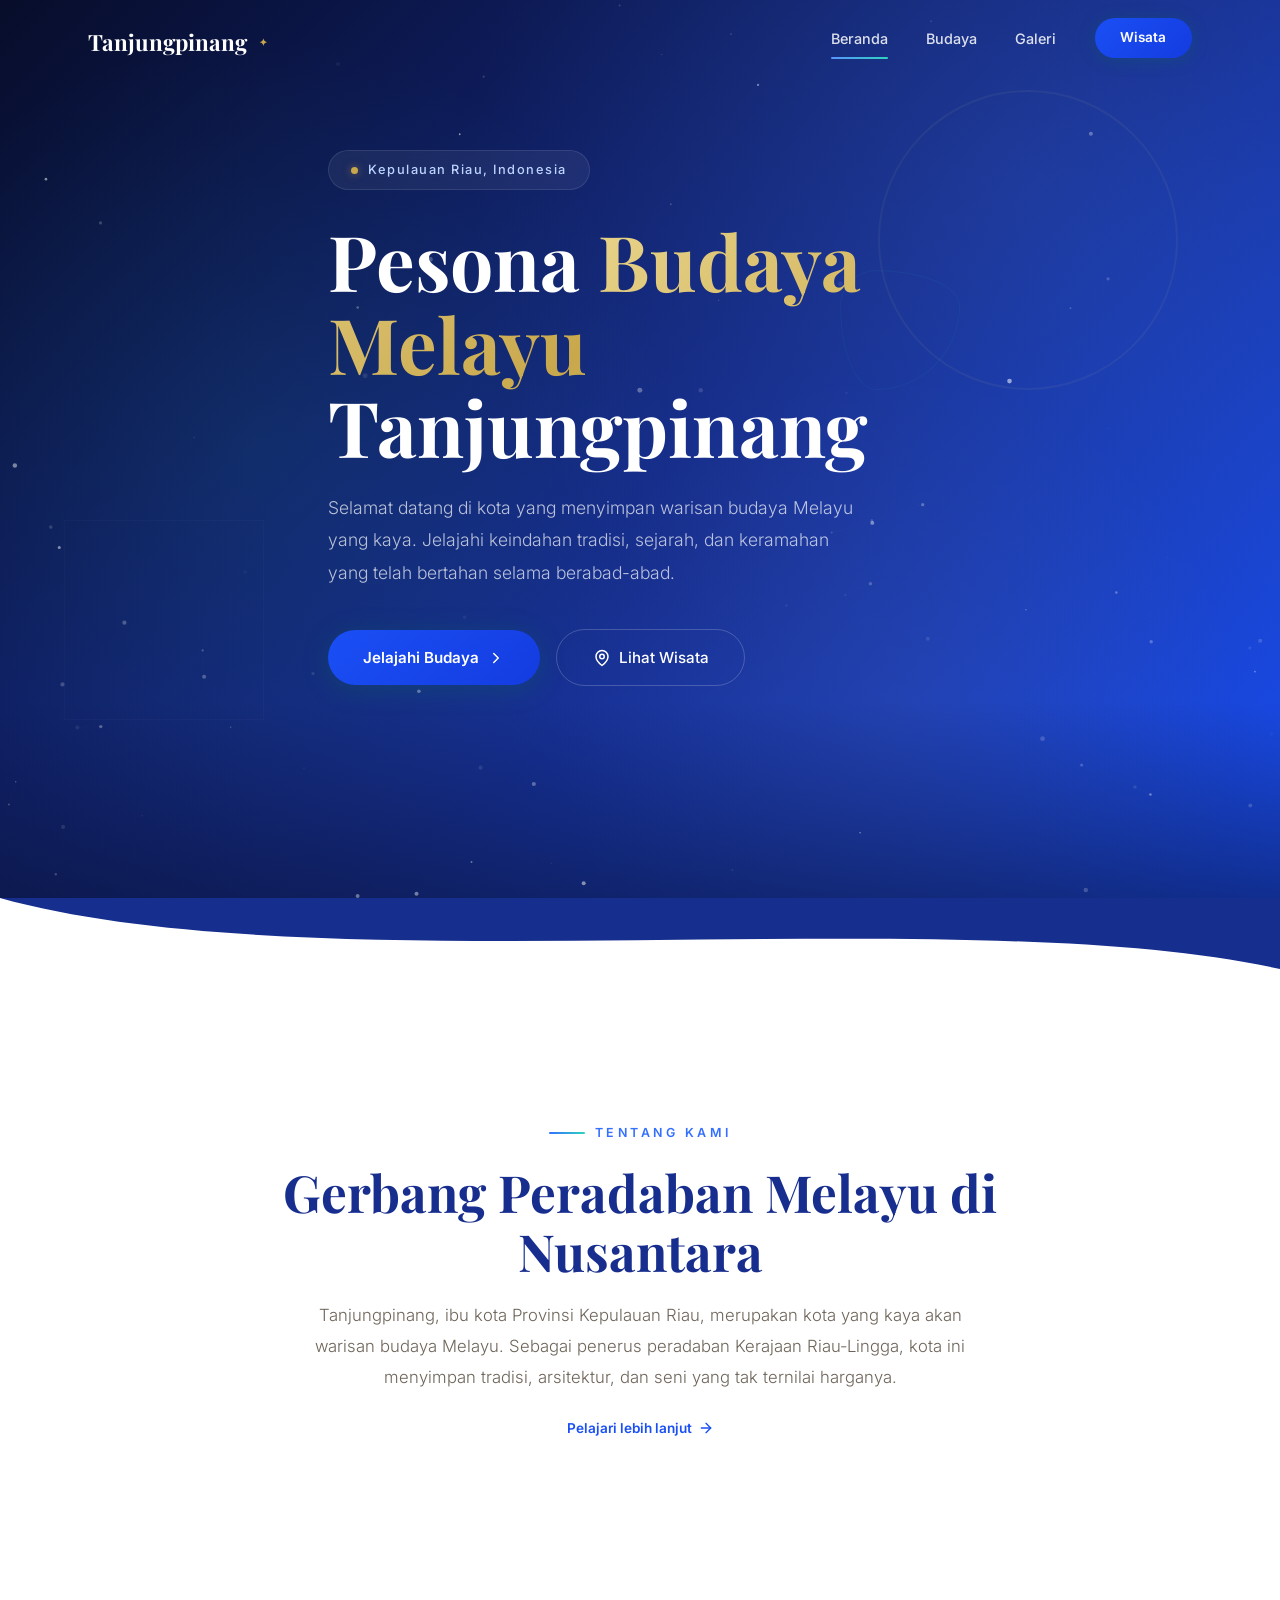
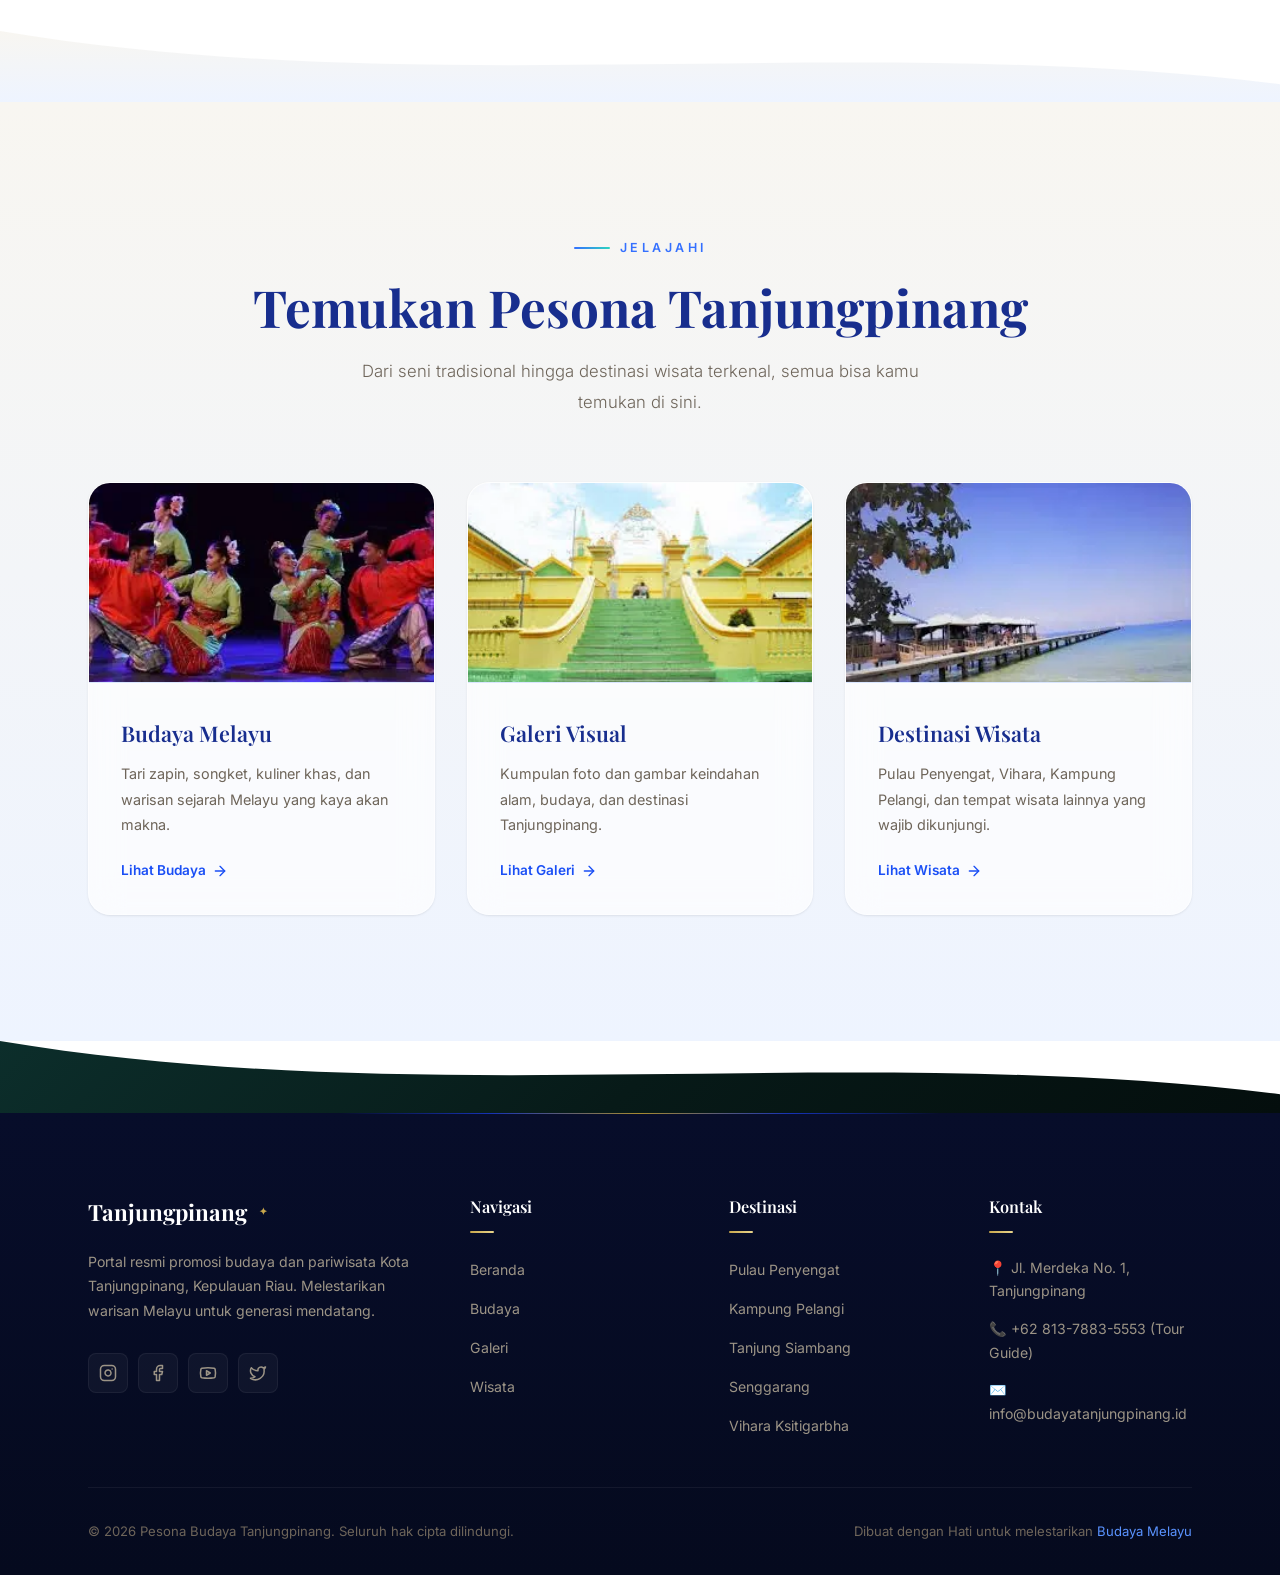
==== commit c3da0385: "Perbaikan Final pada tata letak kartu, transisi galeri, footer, dan UI/UX" ====
--- a/index.html
+++ b/index.html
@@ -30,7 +30,7 @@
         <li><a href="galeri.html">Galeri</a></li>
         <li><a href="wisata.html" class="nav-cta">Wisata</a></li>
       </ul>
-      <button class="nav-toggle" id="nav-toggle" aria-label="Toggle menu">
+      <button class="nav-toggle" id="nav-toggle" aria-label="Buka menu navigasi" aria-expanded="false">
         <span></span>
         <span></span>
         <span></span>
@@ -117,7 +117,7 @@
 
       <div class="culture-grid stagger-children">
         <!-- Card Budaya -->
-        <div class="culture-card">
+        <a href="budaya.html" class="culture-card">
           <div class="culture-card-icon">
             <span><img src="gambar/Tari zapin.webp" alt="Tari Zapin"></span>
           </div>
@@ -126,15 +126,15 @@
             <p>
               Tari zapin, songket, kuliner khas, dan warisan sejarah Melayu yang kaya akan makna.
             </p>
-            <a href="budaya.html" class="card-link">
+            <span class="card-link">
               Lihat Budaya
               <svg xmlns="http://www.w3.org/2000/svg" width="16" height="16" viewBox="0 0 24 24" fill="none" stroke="currentColor" stroke-width="2" stroke-linecap="round" stroke-linejoin="round"><path d="M5 12h14"/><path d="m12 5 7 7-7 7"/></svg>
-            </a>
-          </div>
-        </div>
+            </span>
+          </div>
+        </a>
 
         <!-- Card Galeri -->
-        <div class="culture-card">
+        <a href="galeri.html" class="culture-card">
           <div class="culture-card-icon">
             <span><img src="gambar/Masjid penyengat.webp" alt="Masjid Penyengat"></span>
           </div>
@@ -143,15 +143,15 @@
             <p>
               Kumpulan foto dan gambar keindahan alam, budaya, dan destinasi Tanjungpinang.
             </p>
-            <a href="galeri.html" class="card-link">
+            <span class="card-link">
               Lihat Galeri
               <svg xmlns="http://www.w3.org/2000/svg" width="16" height="16" viewBox="0 0 24 24" fill="none" stroke="currentColor" stroke-width="2" stroke-linecap="round" stroke-linejoin="round"><path d="M5 12h14"/><path d="m12 5 7 7-7 7"/></svg>
-            </a>
-          </div>
-        </div>
+            </span>
+          </div>
+        </a>
 
         <!-- Card Wisata -->
-        <div class="culture-card">
+        <a href="wisata.html" class="culture-card">
           <div class="culture-card-icon">
             <span><img src="gambar/Pantai tanjung Siambang.webp" alt="Tanjung Siambang"></span>
           </div>
@@ -160,18 +160,18 @@
             <p>
               Pulau Penyengat, Vihara, Kampung Pelangi, dan tempat wisata lainnya yang wajib dikunjungi.
             </p>
-            <a href="wisata.html" class="card-link">
+            <span class="card-link">
               Lihat Wisata
               <svg xmlns="http://www.w3.org/2000/svg" width="16" height="16" viewBox="0 0 24 24" fill="none" stroke="currentColor" stroke-width="2" stroke-linecap="round" stroke-linejoin="round"><path d="M5 12h14"/><path d="m12 5 7 7-7 7"/></svg>
-            </a>
-          </div>
-        </div>
+            </span>
+          </div>
+        </a>
       </div>
     </div>
   </section>
 
   <!-- Wave Divider: Jelajahi → Footer -->
-  <div class="wave-divider" style="background: linear-gradient(135deg, var(--blue-900) 0%, var(--blue-950) 50%, #070d2a 100%); margin-top: -2px;">
+  <div class="wave-divider" style="background: linear-gradient(135deg, #0c2e2b 0%, #071a18 50%, #040e0d 100%); margin-top: -2px;">
     <svg viewBox="0 0 1440 80" preserveAspectRatio="none" xmlns="http://www.w3.org/2000/svg">
       <path fill="#ffffff" d="M0,0 C480,80 960,0 1440,60 L1440,0 L0,0 Z"/>
     </svg>
@@ -216,20 +216,19 @@
         <div class="footer-col">
           <h4>Destinasi</h4>
           <ul>
-            <li><a href="#">Pulau Penyengat</a></li>
-            <li><a href="#">Kampung Pelangi</a></li>
-            <li><a href="#">Tanjung Siambang</a></li>
-            <li><a href="#">Senggarang</a></li>
-            <li><a href="#">Dompak</a></li>
+            <li><a href="https://www.google.com/maps/search/?api=1&query=Pulau+Penyengat+Tanjungpinang" target="_blank" rel="noopener noreferrer">Pulau Penyengat</a></li>
+            <li><a href="https://www.google.com/maps/search/?api=1&query=Kampung+Pelangi+Tanjungpinang" target="_blank" rel="noopener noreferrer">Kampung Pelangi</a></li>
+            <li><a href="https://www.google.com/maps/search/?api=1&query=Pantai+Tanjung+Siambang+Tanjungpinang" target="_blank" rel="noopener noreferrer">Tanjung Siambang</a></li>
+            <li><a href="https://www.google.com/maps/search/?api=1&query=Senggarang+Tanjungpinang" target="_blank" rel="noopener noreferrer">Senggarang</a></li>
+            <li><a href="https://www.google.com/maps/search/?api=1&query=Vihara+Ksitigarbha+Bodhisattva+Tanjungpinang" target="_blank" rel="noopener noreferrer">Vihara Ksitigarbha</a></li>
           </ul>
         </div>
         <div class="footer-col">
           <h4>Kontak</h4>
           <ul>
-            <li><a href="#">📍 Jl. Merdeka No. 1, Tanjungpinang</a></li>
-            <li><a href="#">📞 +62 771 123 456</a></li>
-            <li><a href="#">✉️ info@budayatanjungpinang.id</a></li>
-            <li><a href="#">🌐 www.budayatanjungpinang.id</a></li>
+            <li><a href="https://www.google.com/maps/search/?api=1&query=Jl.+Merdeka+No.1%2C+Tanjungpinang+Kota%2C+Kec.+Tj.+Pinang+Kota%2C+Kota+Tanjung+Pinang%2C+Kepulauan+Riau" target="_blank" rel="noopener noreferrer">📍 Jl. Merdeka No. 1, Tanjungpinang</a></li>
+            <li><a href="https://wa.me/6281378835553?text=Halo%20Tour%20Guide%20Tanjungpinang!%20Saya%20baru%20di%20Tanjungpinang%20dan%20tertarik%20untuk%20tahu%20lebih%20banyak%20tentang%20destinasi%20wisata%20dan%20budaya%20di%20sini.%20Bisa%20tolong%20pandu%20saya%3F" target="_blank" rel="noopener noreferrer">📞 +62 813-7883-5553 (Tour Guide)</a></li>
+            <li><a href="mailto:info@budayatanjungpinang.id">✉️ info@budayatanjungpinang.id</a></li>
           </ul>
         </div>
       </div>
--- a/style.css
+++ b/style.css
@@ -3,9 +3,9 @@
 /* Google Fonts (Playfair Display untuk judul, Inter untuk isi teksnya) */
 @import url('https://fonts.googleapis.com/css2?family=Playfair+Display:ital,wght@0,400;0,500;0,600;0,700;1,400;1,500&family=Inter:wght@300;400;500;600;700&display=swap');
 
-/* CSS Custom Properties */
+/* CSS Custom Properties — Modern Melayu Maritime Glass */
 :root {
-  /* Primary Palette — richer, more saturated */
+  /* Primary Palette — Royal / Maritime Blue */
   --blue-50: #eef4ff;
   --blue-100: #d9e6ff;
   --blue-200: #bcd4ff;
@@ -18,28 +18,28 @@
   --blue-900: #182e8e;
   --blue-950: #0d1a56;
 
-  /* Accent — warm gold */
-  --gold: #d4a843;
-  --gold-light: #f0d78c;
-  --gold-dark: #b08930;
-
-  /* Teal accent for variety */
+  /* Accent — warm gold Melayu */
+  --gold: #c9a84c;
+  --gold-light: #e8d48b;
+  --gold-dark: #a68a30;
+
+  /* Teal / Emerald Melayu */
   --teal-400: #2dd4bf;
   --teal-500: #14b8a6;
 
-  /* Neutral */
+  /* Neutral — warm ivory tones */
   --white: #ffffff;
-  --off-white: #f7f9fc;
-  --gray-50: #f8fafc;
-  --gray-100: #f1f5f9;
-  --gray-200: #e2e8f0;
-  --gray-300: #cbd5e1;
-  --gray-400: #94a3b8;
-  --gray-500: #64748b;
-  --gray-600: #475569;
-  --gray-700: #334155;
-  --gray-800: #1e293b;
-  --gray-900: #0f172a;
+  --off-white: #f8f6f1;
+  --gray-50: #faf8f5;
+  --gray-100: #f1ede6;
+  --gray-200: #e2ddd4;
+  --gray-300: #c9c2b6;
+  --gray-400: #9c9486;
+  --gray-500: #6e655a;
+  --gray-600: #524a40;
+  --gray-700: #3a342c;
+  --gray-800: #252019;
+  --gray-900: #141110;
 
   /* Typography */
   --font-display: 'Playfair Display', Georgia, serif;
@@ -50,18 +50,28 @@
   --container-max: 1200px;
   --container-padding: clamp(1.5rem, 4vw, 3rem);
 
+  /* Glass Design Tokens */
+  --color-glass: rgba(255, 255, 255, 0.12);
+  --color-glass-light: rgba(255, 255, 255, 0.18);
+  --color-glass-border: rgba(255, 255, 255, 0.2);
+  --color-glass-dark: rgba(13, 26, 86, 0.65);
+  --color-glass-dark-border: rgba(255, 255, 255, 0.08);
+
   /* Transitions */
   --ease-smooth: cubic-bezier(0.25, 0.46, 0.45, 0.94);
   --ease-bounce: cubic-bezier(0.34, 1.56, 0.64, 1);
   --ease-out-expo: cubic-bezier(0.19, 1, 0.22, 1);
+  --transition-fast: 0.2s var(--ease-smooth);
+  --transition-normal: 0.4s var(--ease-out-expo);
 
   /* Shadows */
   --shadow-sm: 0 1px 3px rgba(0, 0, 0, 0.06), 0 1px 2px rgba(0, 0, 0, 0.04);
   --shadow-md: 0 4px 20px rgba(0, 0, 0, 0.08);
   --shadow-lg: 0 10px 40px rgba(0, 0, 0, 0.1);
   --shadow-xl: 0 20px 60px rgba(0, 0, 0, 0.12);
-  --shadow-glow: 0 0 40px rgba(52, 112, 255, 0.15);
-  --shadow-gold-glow: 0 0 40px rgba(212, 168, 67, 0.2);
+  --shadow-glow: 0 0 40px rgba(26, 122, 109, 0.2);
+  --shadow-gold-glow: 0 0 40px rgba(201, 168, 76, 0.25);
+  --shadow-glass: 0 8px 32px rgba(0, 0, 0, 0.08);
 
   /* Border Radius */
   --radius-sm: 8px;
@@ -69,6 +79,16 @@
   --radius-lg: 22px;
   --radius-xl: 32px;
   --radius-full: 9999px;
+}
+
+/* Reduced Motion */
+@media (prefers-reduced-motion: reduce) {
+  *, *::before, *::after {
+    animation-duration: 0.01ms !important;
+    animation-iteration-count: 1 !important;
+    transition-duration: 0.01ms !important;
+  }
+  html { scroll-behavior: auto; }
 }
 
 /* ---------- Reset & Base ---------- */
@@ -147,11 +167,11 @@
   left: 0;
   width: 0%;
   height: 3px;
-  background: linear-gradient(90deg, var(--blue-500), var(--teal-400), var(--gold));
+  background: linear-gradient(90deg, var(--blue-600), var(--teal-400), var(--gold));
   z-index: 1001;
   transition: none;
   border-radius: 0 2px 2px 0;
-  box-shadow: 0 0 10px rgba(52, 112, 255, 0.5);
+  box-shadow: 0 0 10px rgba(26, 122, 109, 0.5);
 }
 
 /* ---------- Utility ---------- */
@@ -364,12 +384,12 @@
 
 .nav-cta {
   padding: 0.55rem 1.6rem !important;
-  background: linear-gradient(135deg, var(--blue-500), var(--blue-600)) !important;
+  background: linear-gradient(135deg, var(--blue-600), var(--blue-700)) !important;
   color: white !important;
   border-radius: var(--radius-full) !important;
   font-weight: 600 !important;
   font-size: 0.85rem !important;
-  box-shadow: 0 2px 16px rgba(26, 79, 245, 0.35);
+  box-shadow: 0 2px 16px rgba(15, 99, 88, 0.35);
   transition: transform 0.3s var(--ease-bounce), box-shadow 0.3s !important;
   position: relative;
   overflow: hidden;
@@ -390,7 +410,7 @@
 
 .nav-cta:hover {
   transform: translateY(-2px);
-  box-shadow: 0 4px 24px rgba(26, 79, 245, 0.45) !important;
+  box-shadow: 0 4px 24px rgba(15, 99, 88, 0.45) !important;
 }
 
 .nav-cta::after {
@@ -645,7 +665,7 @@
   align-items: center;
   gap: 8px;
   padding: 0.9rem 2.2rem;
-  background: linear-gradient(135deg, var(--blue-500), var(--blue-600));
+  background: linear-gradient(135deg, var(--blue-600), var(--blue-700));
   color: white;
   font-family: var(--font-body);
   font-size: 0.95rem;
@@ -653,7 +673,7 @@
   border: none;
   border-radius: var(--radius-full);
   cursor: pointer;
-  box-shadow: 0 4px 24px rgba(26, 79, 245, 0.35);
+  box-shadow: 0 4px 24px rgba(15, 99, 88, 0.35);
   transition: transform 0.3s var(--ease-bounce), box-shadow 0.3s;
   position: relative;
   overflow: hidden;
@@ -674,7 +694,7 @@
 
 .btn-primary:hover {
   transform: translateY(-3px);
-  box-shadow: 0 8px 32px rgba(26, 79, 245, 0.45);
+  box-shadow: 0 8px 32px rgba(15, 99, 88, 0.45);
 }
 
 .btn-outline {
@@ -961,6 +981,8 @@
   border: 1px solid rgba(255, 255, 255, 0.8);
   transition: transform 0.5s var(--ease-bounce), box-shadow 0.5s;
   position: relative;
+  display: flex;
+  flex-direction: column;
 }
 
 .culture-card::before {
@@ -971,10 +993,12 @@
   padding: 1px;
   background: linear-gradient(135deg, transparent, var(--blue-200), transparent);
   -webkit-mask: linear-gradient(#fff 0 0) content-box, linear-gradient(#fff 0 0);
+  mask: linear-gradient(#fff 0 0) content-box, linear-gradient(#fff 0 0);
   -webkit-mask-composite: xor;
   mask-composite: exclude;
   opacity: 0;
   transition: opacity 0.4s;
+  pointer-events: none;
 }
 
 .culture-card:hover::before {
@@ -1003,7 +1027,7 @@
   position: absolute;
   width: 150px;
   height: 150px;
-  background: radial-gradient(circle, rgba(52, 112, 255, 0.08), transparent 70%);
+  background: radial-gradient(circle, rgba(26, 122, 109, 0.08), transparent 70%);
   border-radius: 50%;
   animation: floatOrb 6s ease-in-out infinite;
   display: none;
@@ -1028,6 +1052,14 @@
 
 .culture-card-body {
   padding: 2rem;
+  display: flex;
+  flex-direction: column;
+  flex: 1;
+}
+
+.culture-card-body .btn-detail {
+  margin-top: auto;
+  align-self: flex-start;
 }
 
 .culture-card-body h3 {
@@ -1091,14 +1123,15 @@
 
 .dest-list {
   display: grid;
-  grid-template-columns: repeat(2, 1fr);
-  gap: 1.5rem;
-  max-width: 920px;
+  grid-template-columns: repeat(3, 1fr);
+  gap: 2rem;
+  max-width: 1200px;
   margin: 0 auto;
 }
 
 .dest-item {
   display: flex;
+  flex-direction: column;
   align-items: stretch;
   gap: 0;
   padding: 0;
@@ -1115,10 +1148,11 @@
   content: '';
   position: absolute;
   inset: 0;
-  background: linear-gradient(135deg, rgba(52, 112, 255, 0.03), rgba(20, 184, 166, 0.03));
+  background: linear-gradient(135deg, rgba(26, 122, 109, 0.03), rgba(52, 209, 160, 0.03));
   opacity: 0;
   transition: opacity 0.4s;
   z-index: 1;
+  pointer-events: none;
 }
 
 .dest-item:hover::before {
@@ -1133,9 +1167,9 @@
 }
 
 .dest-item-img {
-  width: 260px;
-  min-width: 260px;
-  height: auto;
+  width: 100%;
+  min-width: unset;
+  height: 220px;
   overflow: hidden;
   position: relative;
 }
@@ -1156,7 +1190,7 @@
   padding: 1.6rem 1.8rem;
   display: flex;
   flex-direction: column;
-  justify-content: center;
+  justify-content: flex-start;
   flex: 1;
   position: relative;
   z-index: 2;
@@ -1169,20 +1203,20 @@
   display: flex;
   align-items: center;
   justify-content: center;
-  background: linear-gradient(135deg, var(--blue-500), var(--blue-700));
+  background: linear-gradient(135deg, var(--blue-600), var(--blue-700));
   color: white;
   font-family: var(--font-display);
   font-size: 0.9rem;
   font-weight: 700;
   border-radius: var(--radius-sm);
-  box-shadow: 0 4px 12px rgba(26, 79, 245, 0.25);
+  box-shadow: 0 4px 12px rgba(15, 99, 88, 0.25);
   transition: transform 0.3s var(--ease-bounce), box-shadow 0.3s;
   margin-bottom: 8px;
 }
 
 .dest-item:hover .dest-item-num {
   transform: rotate(-8deg) scale(1.08);
-  box-shadow: 0 6px 18px rgba(26, 79, 245, 0.35);
+  box-shadow: 0 6px 18px rgba(15, 99, 88, 0.35);
 }
 
 .dest-item h4 {
@@ -1436,11 +1470,11 @@
 }
 
 .footer-socials a:hover {
-  background: linear-gradient(135deg, var(--blue-600), var(--blue-500));
+  background: linear-gradient(135deg, var(--blue-700), var(--blue-600));
   border-color: transparent;
   color: var(--white);
   transform: translateY(-4px);
-  box-shadow: 0 4px 16px rgba(26, 79, 245, 0.3);
+  box-shadow: 0 4px 16px rgba(15, 99, 88, 0.3);
 }
 
 .footer-col h4 {
@@ -1510,14 +1544,14 @@
   width: 48px;
   height: 48px;
   border-radius: 50%;
-  background: linear-gradient(135deg, var(--blue-600), var(--blue-500));
+  background: linear-gradient(135deg, var(--blue-700), var(--blue-600));
   color: white;
   border: none;
   cursor: pointer;
   display: flex;
   align-items: center;
   justify-content: center;
-  box-shadow: 0 4px 20px rgba(26, 79, 245, 0.35);
+  box-shadow: 0 4px 20px rgba(15, 99, 88, 0.35);
   opacity: 0;
   visibility: hidden;
   transform: translateY(20px);
@@ -1533,7 +1567,7 @@
 
 .back-to-top:hover {
   transform: translateY(-4px);
-  box-shadow: 0 8px 30px rgba(26, 79, 245, 0.5);
+  box-shadow: 0 8px 30px rgba(15, 99, 88, 0.5);
 }
 
 .back-to-top svg {
@@ -1572,10 +1606,10 @@
 
 .gallery-filter-btn:hover,
 .gallery-filter-btn.active {
-  background: linear-gradient(135deg, var(--blue-500), var(--blue-600));
+  background: linear-gradient(135deg, var(--blue-600), var(--blue-700));
   border-color: transparent;
   color: white;
-  box-shadow: 0 4px 16px rgba(26, 79, 245, 0.25);
+  box-shadow: 0 4px 16px rgba(15, 99, 88, 0.25);
   transform: translateY(-2px);
 }
 
@@ -1593,14 +1627,24 @@
   padding: 0;
   box-shadow: var(--shadow-sm);
   border: 1px solid var(--gray-100);
-  transition: transform 0.4s var(--ease-bounce), box-shadow 0.4s;
+  transition: transform 0.4s var(--ease-bounce), box-shadow 0.4s, opacity 0.3s ease;
   display: flex;
   flex-direction: column;
   overflow: hidden;
   cursor: pointer;
   position: relative;
-}
-/* --- HAPUS/TIMPA KODE LAMA DENGAN INI --- */
+  opacity: 1;
+}
+
+.gallery-card.hidden-card {
+  display: none !important;
+}
+
+.gallery-card:not(.show-card) {
+  opacity: 0;
+  transform: scale(0.9) !important;
+  pointer-events: none;
+}
 
 /* Kita hapus kaca pembesar dari card utama agar tidak salah posisi */
 .gallery-card::after {
@@ -1632,39 +1676,49 @@
 }
 
 /* Memindahkan icon kaca pembesar agar persis di tengah FOTO */
+/* Memindahkan overlay gelap ke ::before */
 .gallery-card-image::before {
-  content: '🔍';
-  position: absolute;
-  top: 50%;
-  left: 50%;
-  transform: translate(-50%, -50%) scale(0);
-  font-size: 2.5rem;
-  color: white;
-  opacity: 0;
-  z-index: 3;
-  transition: transform 0.4s var(--ease-bounce), opacity 0.3s;
-  text-shadow: 0 4px 12px rgba(0,0,0,0.3); /* Agar icon terlihat jelas di atas foto apapun */
-}
-
-/* Memunculkan icon saat di-hover */
-.gallery-card:hover .gallery-card-image::before {
-  transform: translate(-50%, -50%) scale(1);
-  opacity: 1;
-}
-
-/* Efek bayangan gelap (overlay) di atas foto saat di-hover agar icon makin jelas */
-.gallery-card-image::after {
   content: '';
   position: absolute;
   inset: 0;
-  background: rgba(7, 13, 42, 0.4); /* Warna gelap transparan */
+  background: rgba(7, 13, 42, 0.45);
   opacity: 0;
   transition: opacity 0.3s;
   z-index: 2;
   pointer-events: none;
 }
 
+.gallery-card:hover .gallery-card-image::before {
+  opacity: 1;
+}
+
+/* Memindahkan badge "Detail" ke ::after */
+.gallery-card-image::after {
+  content: 'Detail';
+  position: absolute;
+  top: 50%;
+  left: 50%;
+  transform: translate(-50%, -50%) scale(0.8);
+  background: rgba(255, 255, 255, 0.2);
+  backdrop-filter: blur(12px) saturate(180%);
+  -webkit-backdrop-filter: blur(12px) saturate(180%);
+  border: 1px solid rgba(255, 255, 255, 0.35);
+  padding: 0.5rem 1.2rem;
+  border-radius: var(--radius-full);
+  color: white;
+  font-family: var(--font-body);
+  font-size: 0.8rem;
+  font-weight: 600;
+  letter-spacing: 0.5px;
+  opacity: 0;
+  z-index: 3;
+  transition: transform 0.4s var(--ease-bounce), opacity 0.3s;
+  box-shadow: 0 8px 32px rgba(0, 0, 0, 0.25);
+  pointer-events: none;
+}
+
 .gallery-card:hover .gallery-card-image::after {
+  transform: translate(-50%, -50%) scale(1);
   opacity: 1;
 }
 
@@ -1694,7 +1748,7 @@
   position: fixed;
   inset: 0;
   z-index: 2000;
-  background: rgba(7, 13, 42, 0.9); /* Sedikit digelapkan agar foto lebih menonjol */
+  background: rgba(7, 26, 24, 0.92);
   backdrop-filter: blur(16px);
   -webkit-backdrop-filter: blur(16px);
   display: flex;
@@ -1812,26 +1866,22 @@
    ================================================ */
 .gurindam-slider-wrapper {
   position: relative;
-  margin-top: 2.5rem;
+  margin-top: 2rem;
   z-index: 1;
-}
-
-.gurindam-slider-wrapper::before,
-.gurindam-slider-wrapper::after {
-  display: none;
+  padding: 0;
 }
 
 .gurindam-slider {
-  display: grid;
-  grid-auto-columns: min(320px, 85vw);
-  grid-auto-flow: column;
-  gap: 1.25rem;
+  display: flex;
+  gap: 1.5rem;
   overflow-x: auto;
-  padding: 1rem 0 1rem 0;
+  scroll-snap-type: x mandatory;
+  padding: 2rem calc(50% - 170px);
   -webkit-overflow-scrolling: touch;
   scrollbar-width: none;
   -ms-overflow-style: none;
   cursor: grab;
+  scroll-behavior: smooth;
 }
 
 .gurindam-slider.dragging {
@@ -1844,24 +1894,33 @@
 }
 
 .gurindam-card {
-  min-width: 320px;
-  background: rgba(255, 255, 255, 0.04);
+  flex: 0 0 340px;
+  min-width: 340px;
+  scroll-snap-align: center;
+  background: rgba(255, 255, 255, 0.03);
   backdrop-filter: blur(16px);
   -webkit-backdrop-filter: blur(16px);
   border-radius: var(--radius-lg);
   padding: 2.2rem;
-  border: 1px solid rgba(255, 255, 255, 0.08);
-  border-top: 3px solid;
-  border-image: linear-gradient(90deg, var(--gold), var(--gold-light)) 1;
-  border-image-slice: 1;
-  position: relative;
-  transition: transform 0.4s var(--ease-bounce), background 0.4s, box-shadow 0.4s;
-}
-
-.gurindam-card:hover {
+  border: 1px solid rgba(255, 255, 255, 0.06);
+  border-top: 3px solid var(--gold) !important;
+  border-image: none !important;
+  border-image-slice: unset !important;
+  position: relative;
+  transition: transform 0.6s var(--ease-out-expo), filter 0.6s ease, opacity 0.6s ease, background 0.4s, box-shadow 0.4s;
+  filter: blur(3px);
+  opacity: 0.35;
+  transform: scale(0.9);
+}
+
+.gurindam-card.active {
+  filter: blur(0);
+  opacity: 1;
+  transform: scale(1.04);
   background: rgba(255, 255, 255, 0.08);
-  transform: translateY(-6px);
-  box-shadow: 0 12px 40px rgba(212, 168, 67, 0.12);
+  border-color: rgba(255, 255, 255, 0.12);
+  border-top-color: var(--gold-light) !important;
+  box-shadow: 0 15px 45px rgba(212, 168, 67, 0.15);
 }
 
 .gurindam-card h3 {
@@ -1881,6 +1940,89 @@
   font-size: 0.95rem;
 }
 
+/* Slider Controls */
+.slider-btn {
+  position: absolute;
+  top: 50%;
+  transform: translateY(-50%);
+  width: 44px;
+  height: 44px;
+  display: flex;
+  align-items: center;
+  justify-content: center;
+  background: rgba(255, 255, 255, 0.08);
+  border: 1px solid rgba(255, 255, 255, 0.15);
+  color: white;
+  border-radius: 50%;
+  cursor: pointer;
+  transition: all 0.3s var(--ease-out-expo);
+  z-index: 10;
+  backdrop-filter: blur(8px);
+  -webkit-backdrop-filter: blur(8px);
+}
+
+.slider-btn:hover {
+  background: var(--gold-light);
+  border-color: var(--gold-light);
+  color: var(--blue-950);
+  transform: translateY(-50%) scale(1.1);
+  box-shadow: 0 0 15px rgba(212, 168, 67, 0.3);
+}
+
+.slider-btn.prev {
+  left: 1rem;
+}
+
+.slider-btn.next {
+  right: 1rem;
+}
+
+.slider-dots {
+  display: flex;
+  justify-content: center;
+  gap: 8px;
+  margin-top: 1rem;
+}
+
+.slider-dot {
+  width: 8px;
+  height: 8px;
+  border-radius: 50%;
+  background: rgba(255, 255, 255, 0.2);
+  cursor: pointer;
+  transition: all 0.3s ease;
+}
+
+.slider-dot.active {
+  width: 20px;
+  border-radius: 4px;
+  background: var(--gold-light);
+}
+
+@media (max-width: 500px) {
+  .gurindam-slider-wrapper {
+    padding: 0;
+  }
+  .gurindam-slider {
+    padding: 2rem calc(50% - 140px);
+  }
+  .gurindam-card {
+    flex: 0 0 280px;
+    min-width: 280px;
+    padding: 1.8rem;
+  }
+  .slider-btn {
+    width: 36px;
+    height: 36px;
+  }
+  .slider-btn.prev {
+    left: 0.2rem;
+  }
+  .slider-btn.next {
+    right: 0.2rem;
+  }
+}
+
 /* ================================================
    RESPONSIVE
    ================================================ */
@@ -1908,6 +2050,11 @@
 
   .gurindam .about-features {
     grid-template-columns: repeat(2, 1fr);
+  }
+
+  .dest-list {
+    grid-template-columns: repeat(2, 1fr);
+    gap: 1.5rem;
   }
 }
 
@@ -2048,3 +2195,228 @@
 .navbar.scrolled .nav-links a.active {
   color: var(--blue-600);
 }
+
+/* ================================================
+   GURINDAM CARD ENHANCEMENTS — Gold Glow + Tags
+   ================================================ */
+.gurindam-card {
+  border-top: 3px solid var(--gold);
+  border-image: none;
+}
+
+.gurindam-card:hover {
+  border-color: var(--gold-light);
+  box-shadow: 0 12px 40px rgba(201, 168, 76, 0.18), 0 0 20px rgba(201, 168, 76, 0.08);
+}
+
+.gurindam-card .gurindam-tag {
+  display: inline-block;
+  padding: 0.2rem 0.7rem;
+  font-size: 0.68rem;
+  font-weight: 600;
+  letter-spacing: 0.5px;
+  text-transform: uppercase;
+  color: var(--gold);
+  background: rgba(201, 168, 76, 0.1);
+  border: 1px solid rgba(201, 168, 76, 0.2);
+  border-radius: var(--radius-full);
+  margin-bottom: 0.8rem;
+}
+
+.gurindam-card .gurindam-meaning {
+  font-family: var(--font-body);
+  font-size: 0.82rem;
+  font-style: normal;
+  color: rgba(255, 255, 255, 0.5);
+  line-height: 1.6;
+  margin-top: 0.8rem;
+  padding-top: 0.8rem;
+  border-top: 1px solid rgba(255, 255, 255, 0.06);
+}
+
+/* ================================================
+   EXPAND / COLLAPSE DETAIL PANELS
+   ================================================ */
+.detail-panel {
+  max-height: 0;
+  overflow: hidden;
+  opacity: 0;
+  transition: max-height 0.5s var(--ease-out-expo), opacity 0.4s ease, padding 0.4s ease, border-color 0.4s ease, background-color 0.4s ease, margin-top 0.4s ease, margin-bottom 0.4s ease;
+  padding: 0 1.5rem;
+  background: transparent;
+  backdrop-filter: blur(12px);
+  -webkit-backdrop-filter: blur(12px);
+  border-radius: var(--radius-md);
+  border: 1px solid transparent;
+  margin-top: 0;
+  margin-bottom: 0;
+}
+
+.detail-panel.open {
+  max-height: 600px;
+  opacity: 1;
+  padding: 1.5rem;
+  background: rgba(255, 255, 255, 0.6);
+  border-color: var(--gray-100);
+  margin-top: 1rem;
+  margin-bottom: 1.2rem;
+}
+
+.detail-panel p {
+  font-size: 0.9rem;
+  color: var(--gray-600);
+  line-height: 1.8;
+}
+
+.dest-item-content .detail-panel {
+  background: transparent;
+  border: 1px solid transparent;
+  border-radius: var(--radius-sm);
+  margin-top: 0;
+  padding: 0 1.2rem;
+  box-shadow: none;
+  transition: max-height 0.5s var(--ease-out-expo), opacity 0.4s ease, padding 0.4s ease, margin-top 0.4s ease, margin-bottom 0.4s ease, border-color 0.4s ease, background-color 0.4s ease;
+}
+
+.dest-item-content .detail-panel.open {
+  margin-top: 1rem;
+  margin-bottom: 1rem;
+  padding: 1.2rem;
+  max-height: 400px;
+  background: rgba(255, 255, 255, 0.45);
+  border-color: rgba(255, 255, 255, 0.5);
+  box-shadow: inset 0 2px 4px rgba(0, 0, 0, 0.02);
+}
+
+.btn-detail {
+  display: inline-flex;
+  align-items: center;
+  gap: 6px;
+  padding: 0.55rem 1.4rem;
+  background: linear-gradient(135deg, var(--blue-600), var(--blue-700));
+  color: white;
+  font-family: var(--font-body);
+  font-size: 0.82rem;
+  font-weight: 600;
+  border: none;
+  border-radius: var(--radius-full);
+  cursor: pointer;
+  transition: all 0.3s var(--ease-bounce);
+  margin-top: 1rem;
+}
+
+.dest-item-content .btn-detail {
+  margin-top: auto;
+  align-self: flex-start;
+  margin-bottom: 0.5rem;
+}
+
+.btn-detail:hover {
+  transform: translateY(-2px);
+  box-shadow: 0 4px 16px rgba(15, 99, 88, 0.3);
+}
+
+.btn-detail svg {
+  width: 14px;
+  height: 14px;
+  transition: transform 0.3s;
+}
+
+.btn-detail[aria-expanded="true"] svg {
+  transform: rotate(180deg);
+}
+
+/* ================================================
+   WISATA ACTIVITY TAGS
+   ================================================ */
+.dest-tags {
+  display: flex;
+  flex-wrap: wrap;
+  gap: 0.4rem;
+  margin-top: 0.6rem;
+}
+
+.dest-tag {
+  display: inline-block;
+  padding: 0.2rem 0.6rem;
+  font-size: 0.68rem;
+  font-weight: 600;
+  letter-spacing: 0.3px;
+  color: var(--blue-700);
+  background: var(--blue-50);
+  border: 1px solid var(--blue-100);
+  border-radius: var(--radius-full);
+}
+
+/* ================================================
+   FOCUS VISIBLE STYLES
+   ================================================ */
+*:focus-visible {
+  outline: 2px solid var(--blue-500);
+  outline-offset: 3px;
+  border-radius: 4px;
+}
+
+.btn-primary:focus-visible,
+.btn-outline:focus-visible,
+.btn-detail:focus-visible {
+  outline: 2px solid var(--gold);
+  outline-offset: 3px;
+  box-shadow: 0 0 0 4px rgba(201, 168, 76, 0.2);
+}
+
+/* ================================================
+   GALLERY FILTER GLASS ENHANCEMENT
+   ================================================ */
+.gallery-filter-btn.active {
+  background: linear-gradient(135deg, var(--blue-600), var(--blue-700));
+}
+
+.gallery-card:hover {
+  transform: translateY(-8px);
+  box-shadow: var(--shadow-lg), var(--shadow-glow);
+}
+
+/* ================================================
+   CULTURE CARD GLASS ENHANCEMENT
+   ================================================ */
+.culture-card {
+  background: rgba(255, 255, 255, 0.65);
+  border: 1px solid rgba(255, 255, 255, 0.5);
+  box-shadow: var(--shadow-sm), inset 0 1px 0 rgba(255, 255, 255, 0.6);
+}
+
+.culture-card:hover {
+  background: rgba(255, 255, 255, 0.85);
+  box-shadow: var(--shadow-xl), var(--shadow-glow);
+}
+
+/* ================================================
+   DEST ITEM GLASS ENHANCEMENT
+   ================================================ */
+.dest-item {
+  background: rgba(255, 255, 255, 0.7);
+  backdrop-filter: blur(8px);
+  -webkit-backdrop-filter: blur(8px);
+  border: 1px solid rgba(255, 255, 255, 0.5);
+}
+
+.dest-item:hover {
+  background: rgba(255, 255, 255, 0.92);
+  box-shadow: var(--shadow-lg), var(--shadow-glow);
+}
+
+/* ================================================
+   NAVBAR GLASS ENHANCEMENT
+   ================================================ */
+.navbar.scrolled {
+  background: rgba(255, 255, 255, 0.82);
+  border-bottom: 1px solid rgba(255, 255, 255, 0.3);
+}
+
+/* ================================================
+   WAVE DIVIDER COLOR FIX
+   ================================================ */
+.wave-divider svg path {
+  transition: fill 0.3s;
+}
